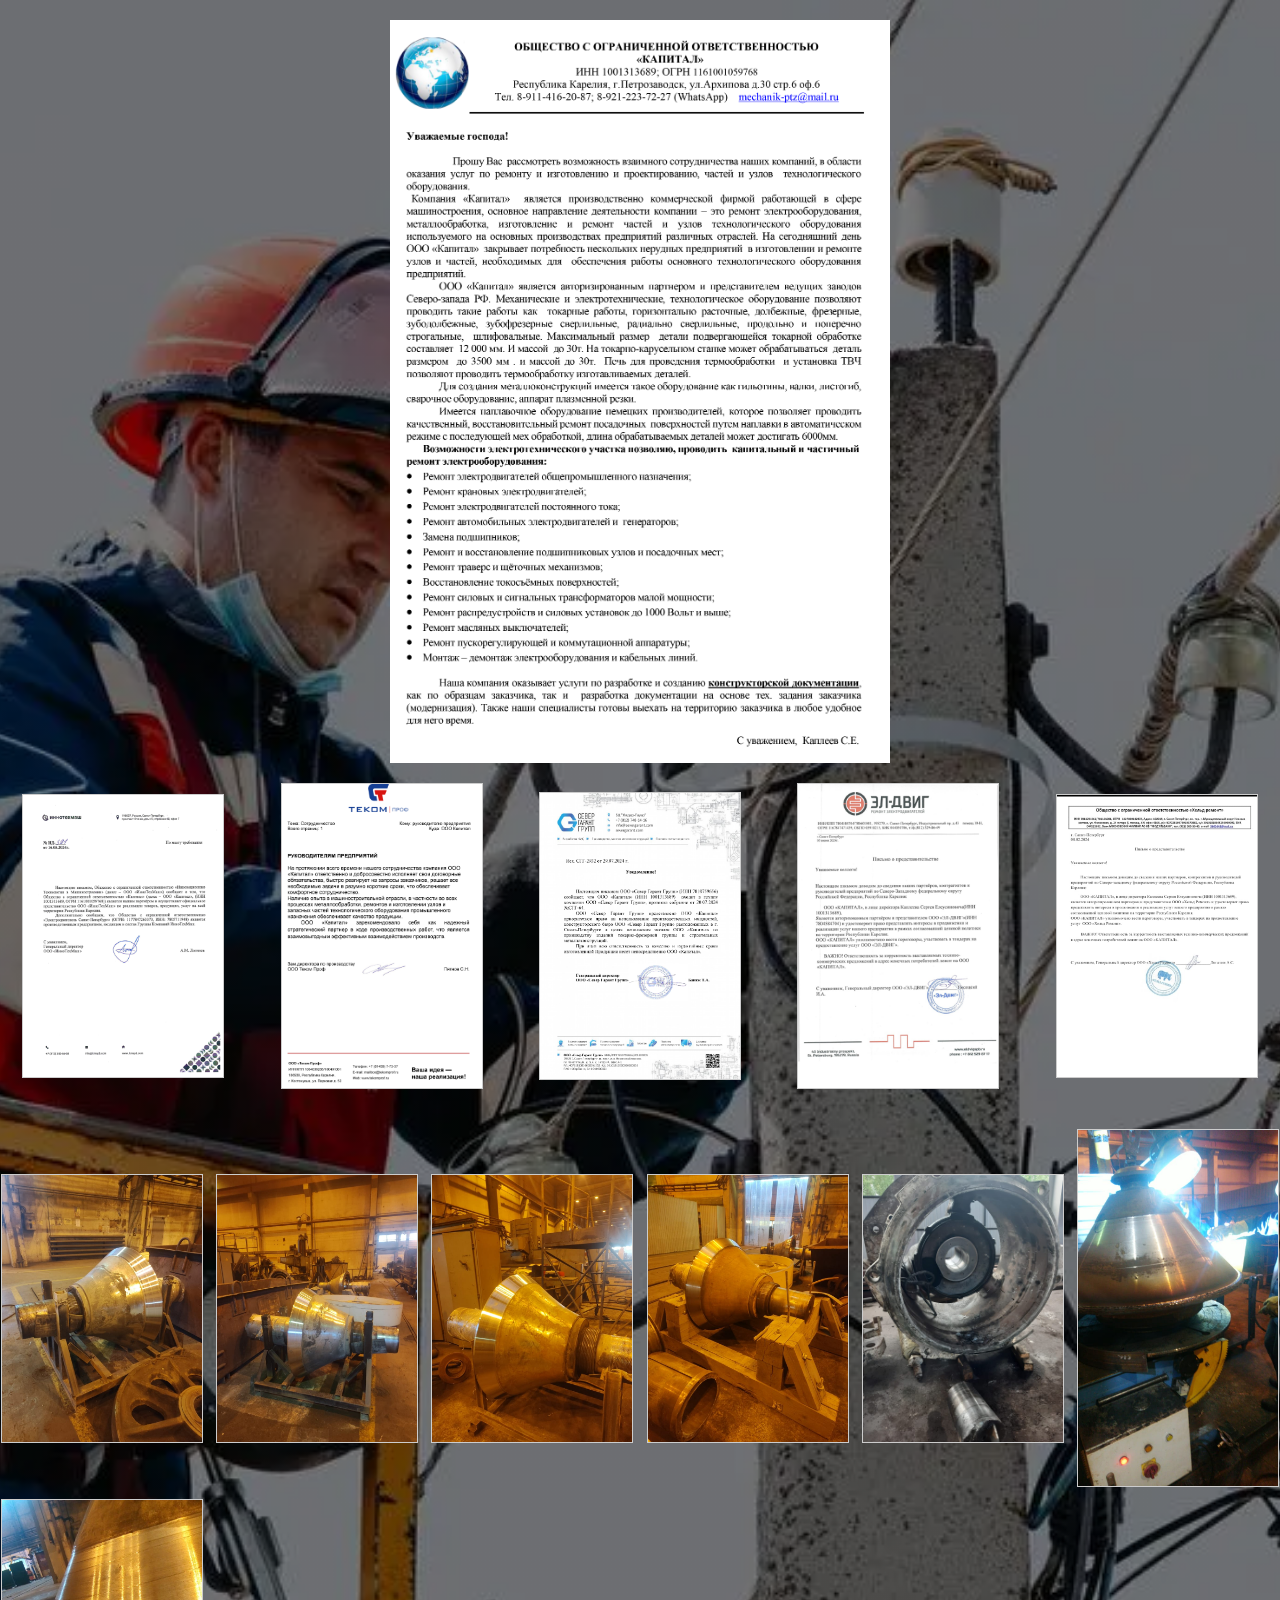
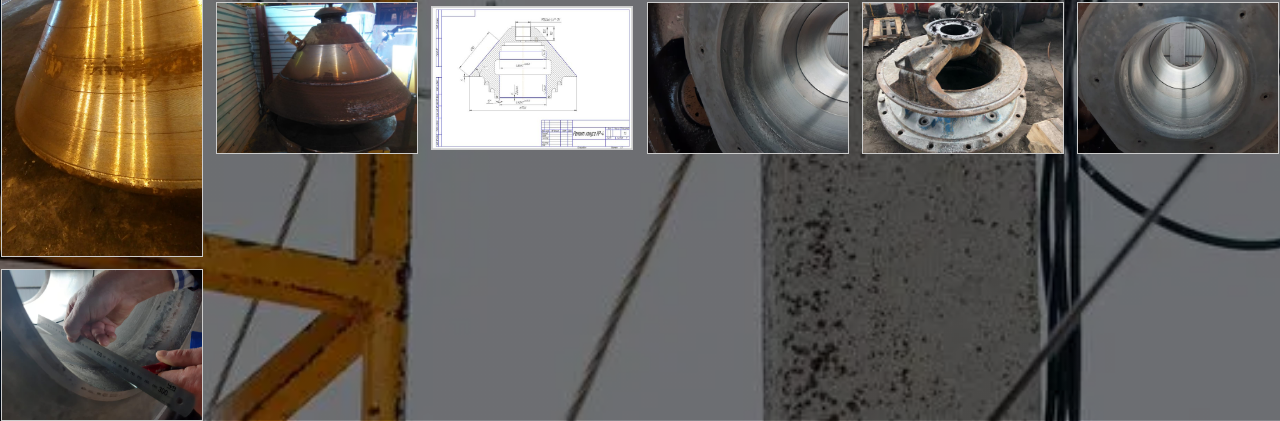
==== capital.html @ 1335a21f "Add Capital page" ====
<!DOCTYPE html>
<html>

<head>
    <style>
        html,
        body {
            width: 100%;
            height: 100%;
            padding: 0;
            margin: 0;
            box-sizing: border-box;
            display: flex;
            flex-direction: column;
        }

        .background {
            background: linear-gradient(rgba(0, 0, 0, 0.5), rgba(0, 0, 0, 0.5)), url(./images/back.webp);
            background-repeat: no-repeat;
            background-position: 50% 50%;
            width: 100%;
            background-size: cover;
            padding: 0;
            margin: 0;
            box-sizing: border-box;
        }

        .capital {
            width: 100%;
        }

        .capital img {
            max-width: 500px;
            margin: 20px auto;
            display: block;
        }

        .certificates {
            display: grid;
            grid-gap: 12px;
            grid-template-columns: 1fr 1fr 1fr 1fr 1fr;
            justify-content: space-around;
            place-items: center;
            margin-top: 20px;
        }

        .certificates img {
            width: 200px;
            border: 1px solid #ccc;
        }

        .photos {
            display: grid;
            grid-gap: 12px;
            justify-content: space-around;
            grid-template-columns: 1fr 1fr 1fr 1fr 1fr 1fr;
            margin-top: 40px;
            place-items: center;
        }

        .photos img {
            width: 200px;
            height: auto;
            border: 1px solid #ccc;
        }

        .capital img:hover,
        .certificates img:hover,
        .photos img:hover {
            cursor: pointer;
        }

        @media only screen and (max-width: 1000px) {
            .certificates {
                grid-template-columns: 1fr 1fr 1fr 1fr;
            }

            .photos {
                grid-template-columns: 1fr 1fr 1fr;
            }
        }

        .popup-overlay {
            position: fixed;
            top: 0;
            left: 0;
            width: 100%;
            height: 100%;
            background: rgba(0, 0, 0, 0.8);
            display: flex;
            justify-content: center;
            align-items: center;
            opacity: 0;
            visibility: hidden;
            transition: opacity 0.3s ease, visibility 0.3s ease;
        }

        .popup-overlay img {
            max-width: 90%;
            max-height: 90vh;
            border-radius: 10px;
            box-shadow: 0px 0px 20px rgba(255, 255, 255, 0.3);
            transform: scale(0.8);
            transition: transform 0.3s ease;
        }

        .popup-overlay.active {
            opacity: 1;
            visibility: visible;
        }

        .popup-overlay.active img {
            transform: scale(1);
        }
    </style>
    <script>
        document.addEventListener("DOMContentLoaded", function () {
            const popup = document.getElementById("popup");
            const popupImg = document.getElementById("popup-img");
            const images = document.querySelectorAll(".photos img");
            const certificates = document.querySelectorAll(".certificates img");
            const capital = document.querySelectorAll(".capital img");

            [...images, ...certificates, ...capital].forEach(img => {
                img.addEventListener("click", function () {
                    popupImg.src = this.src;
                    popup.classList.add("active");
                });
            });

            popup.addEventListener("click", function () {
                popup.classList.remove("active");
            });
        });
    </script>
</head>

<body>
    <div class="background">
        <div class="capital"><img src="./images/capital-1.png" /></div>
        <div class="certificates">
            <img src="./images/inno.png" />
            <img src="./images/tekom.png" />
            <img src="./images/sever.png" />
            <img src="./images/eldvigo.png" />
            <img src="./images/held.jpg" />
        </div>
        <div class="photos">
            <img src="./images/1.jpg" />
            <img src="./images/2.jpg" />
            <img src="./images/4.jpg" />
            <img src="./images/5.jpg" />
            <img src="./images/11.jpg" />
            <img src="./images/6.jpg" />
            <img src="./images/8.jpg" />
            <img src="./images/9.jpg" />
            <img src="./images/3.jpg" />
            <img src="./images/10.jpg" />
            <img src="./images/7.jpg" />
            <img src="./images/12.jpg" />
            <img src="./images/13.jpg" />
        </div>
    </div>
    <div class="popup-overlay" id="popup">
        <img id="popup-img" src="" alt="Popup Image">
    </div>
</body>

</html>
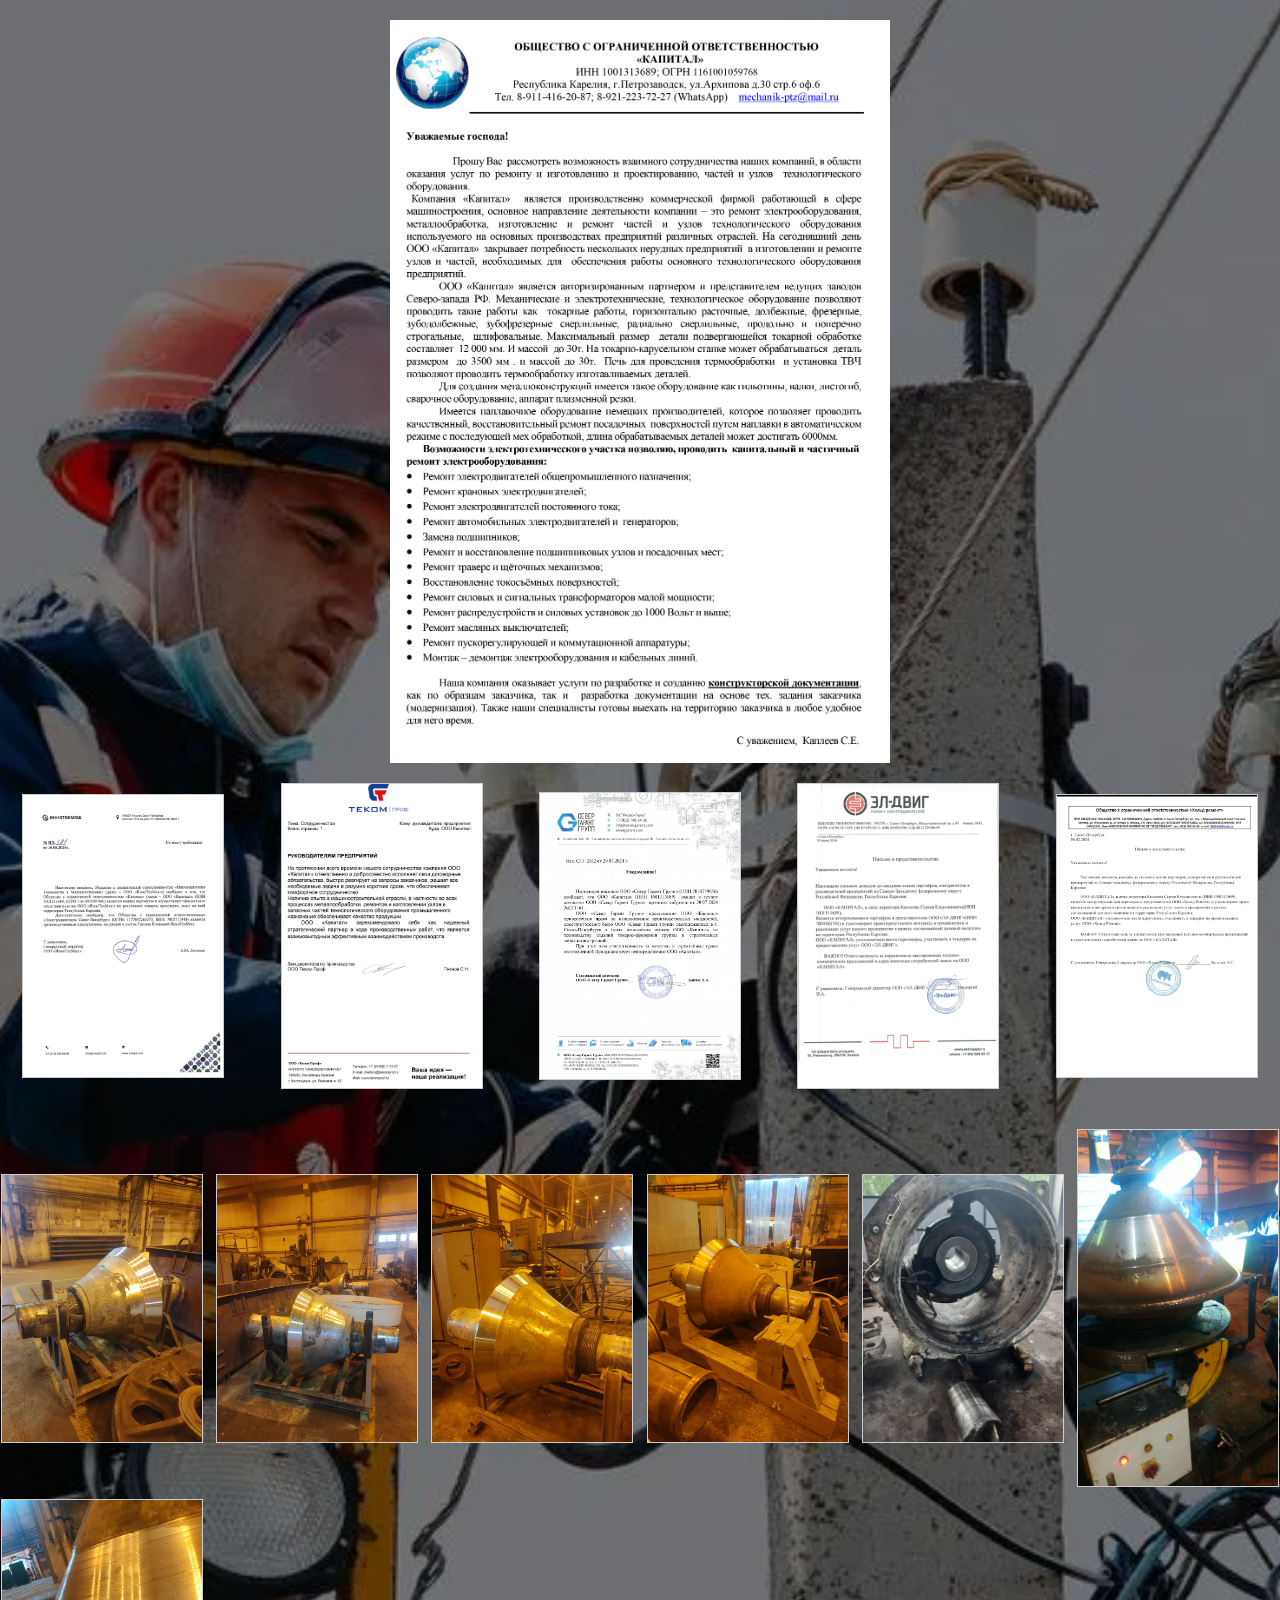
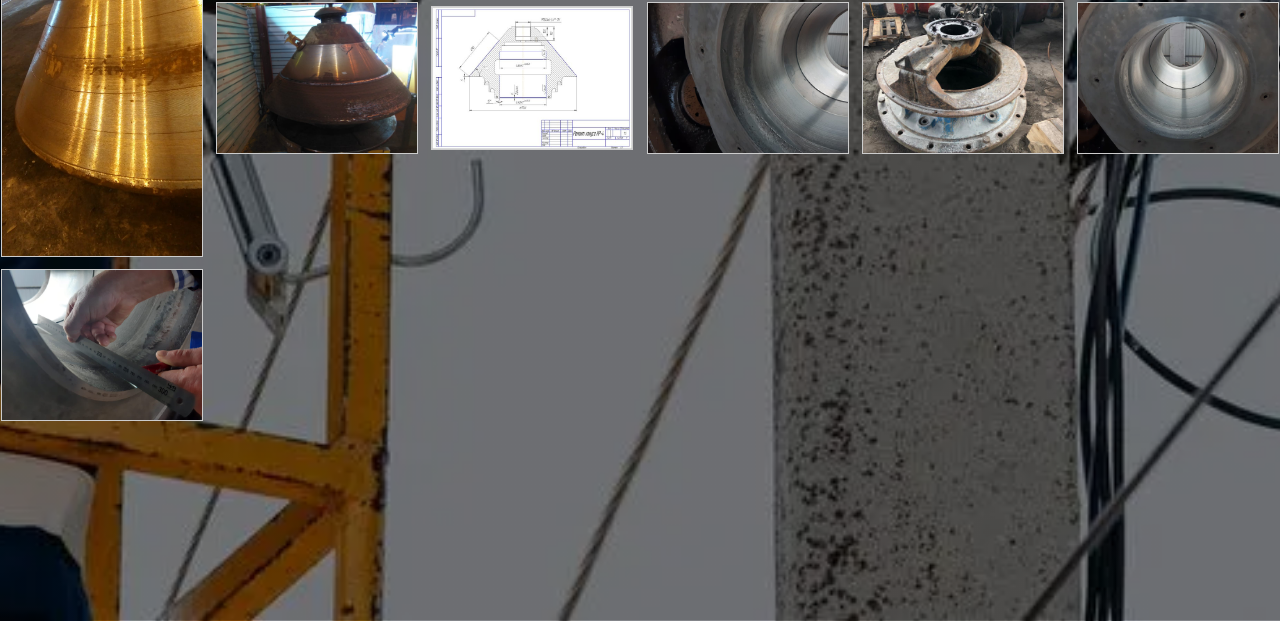
==== commit 5d47bcb5: "Add bottom margin" ====
--- a/capital.html
+++ b/capital.html
@@ -22,7 +22,6 @@
             background-size: cover;
             padding: 0;
             margin: 0;
-            box-sizing: border-box;
         }
 
         .capital {
@@ -56,6 +55,7 @@
             grid-template-columns: 1fr 1fr 1fr 1fr 1fr 1fr;
             margin-top: 40px;
             place-items: center;
+            margin-bottom: 200px;
         }
 
         .photos img {
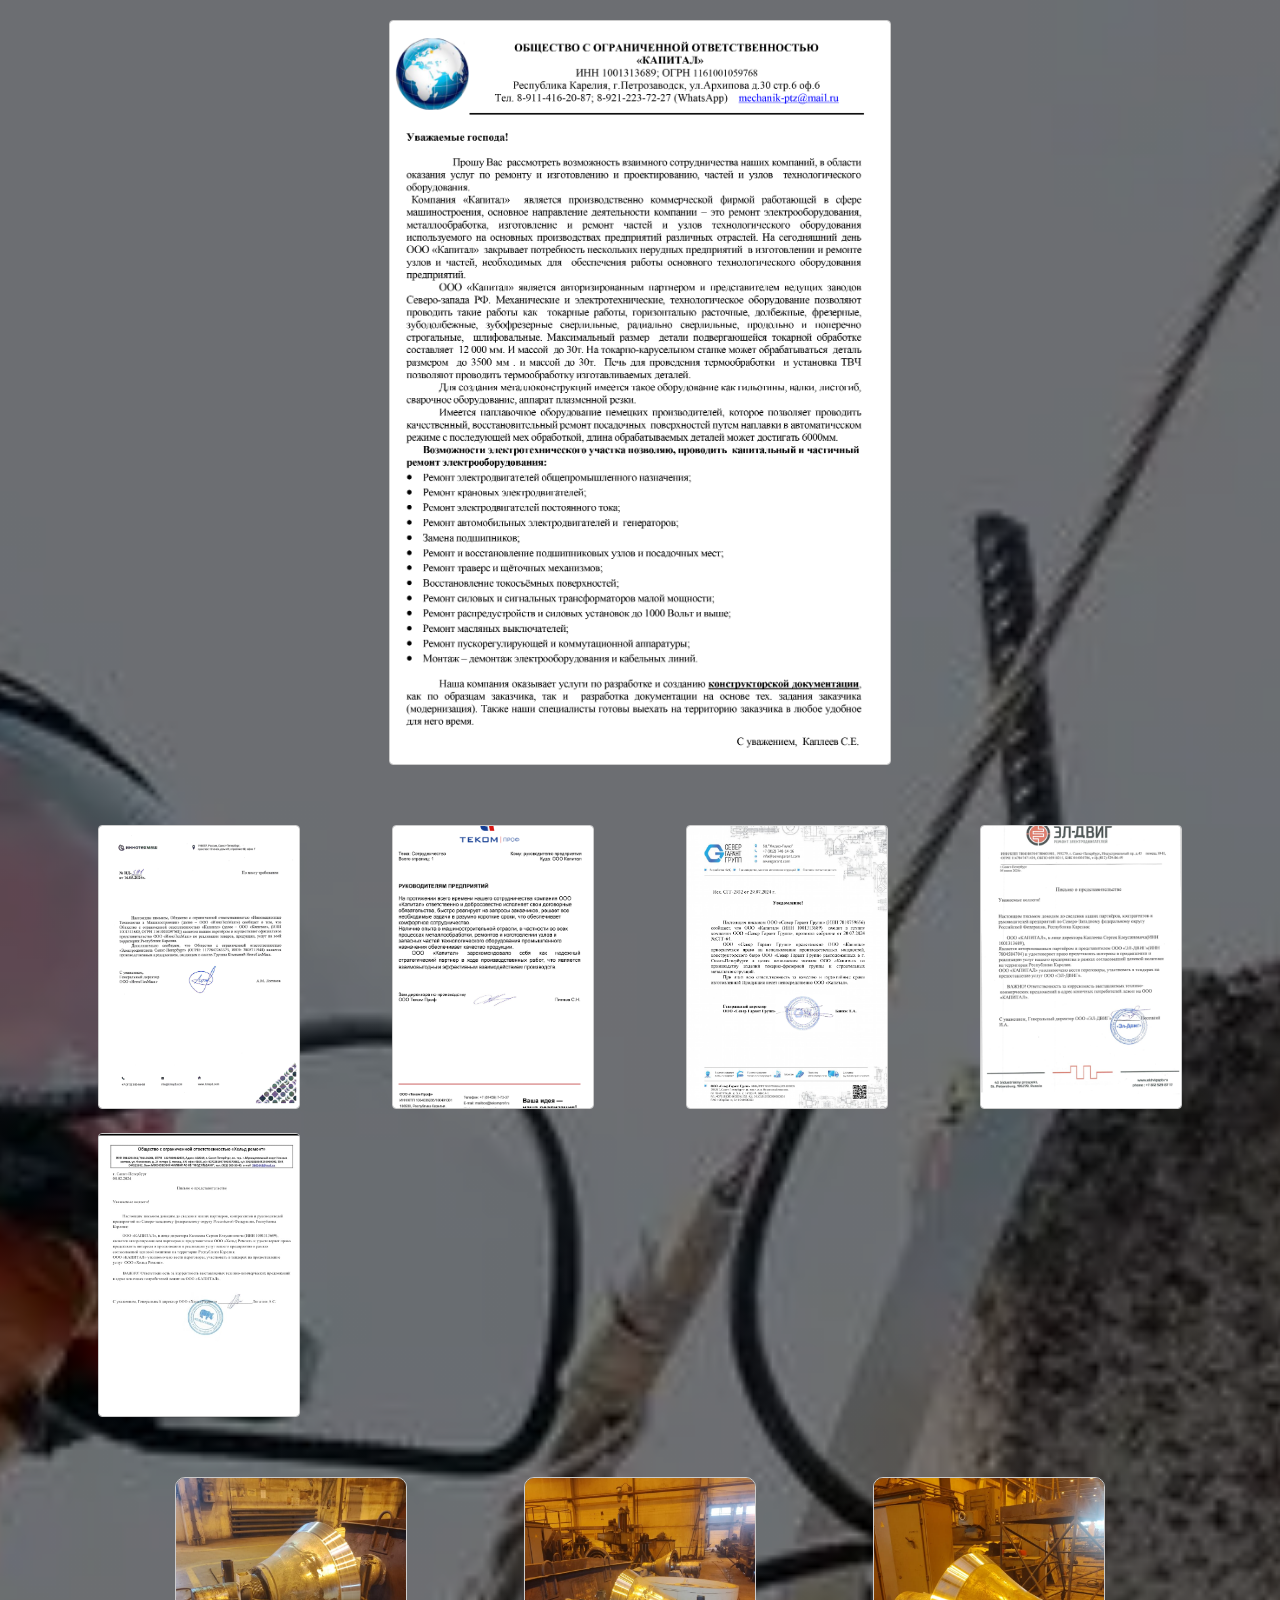
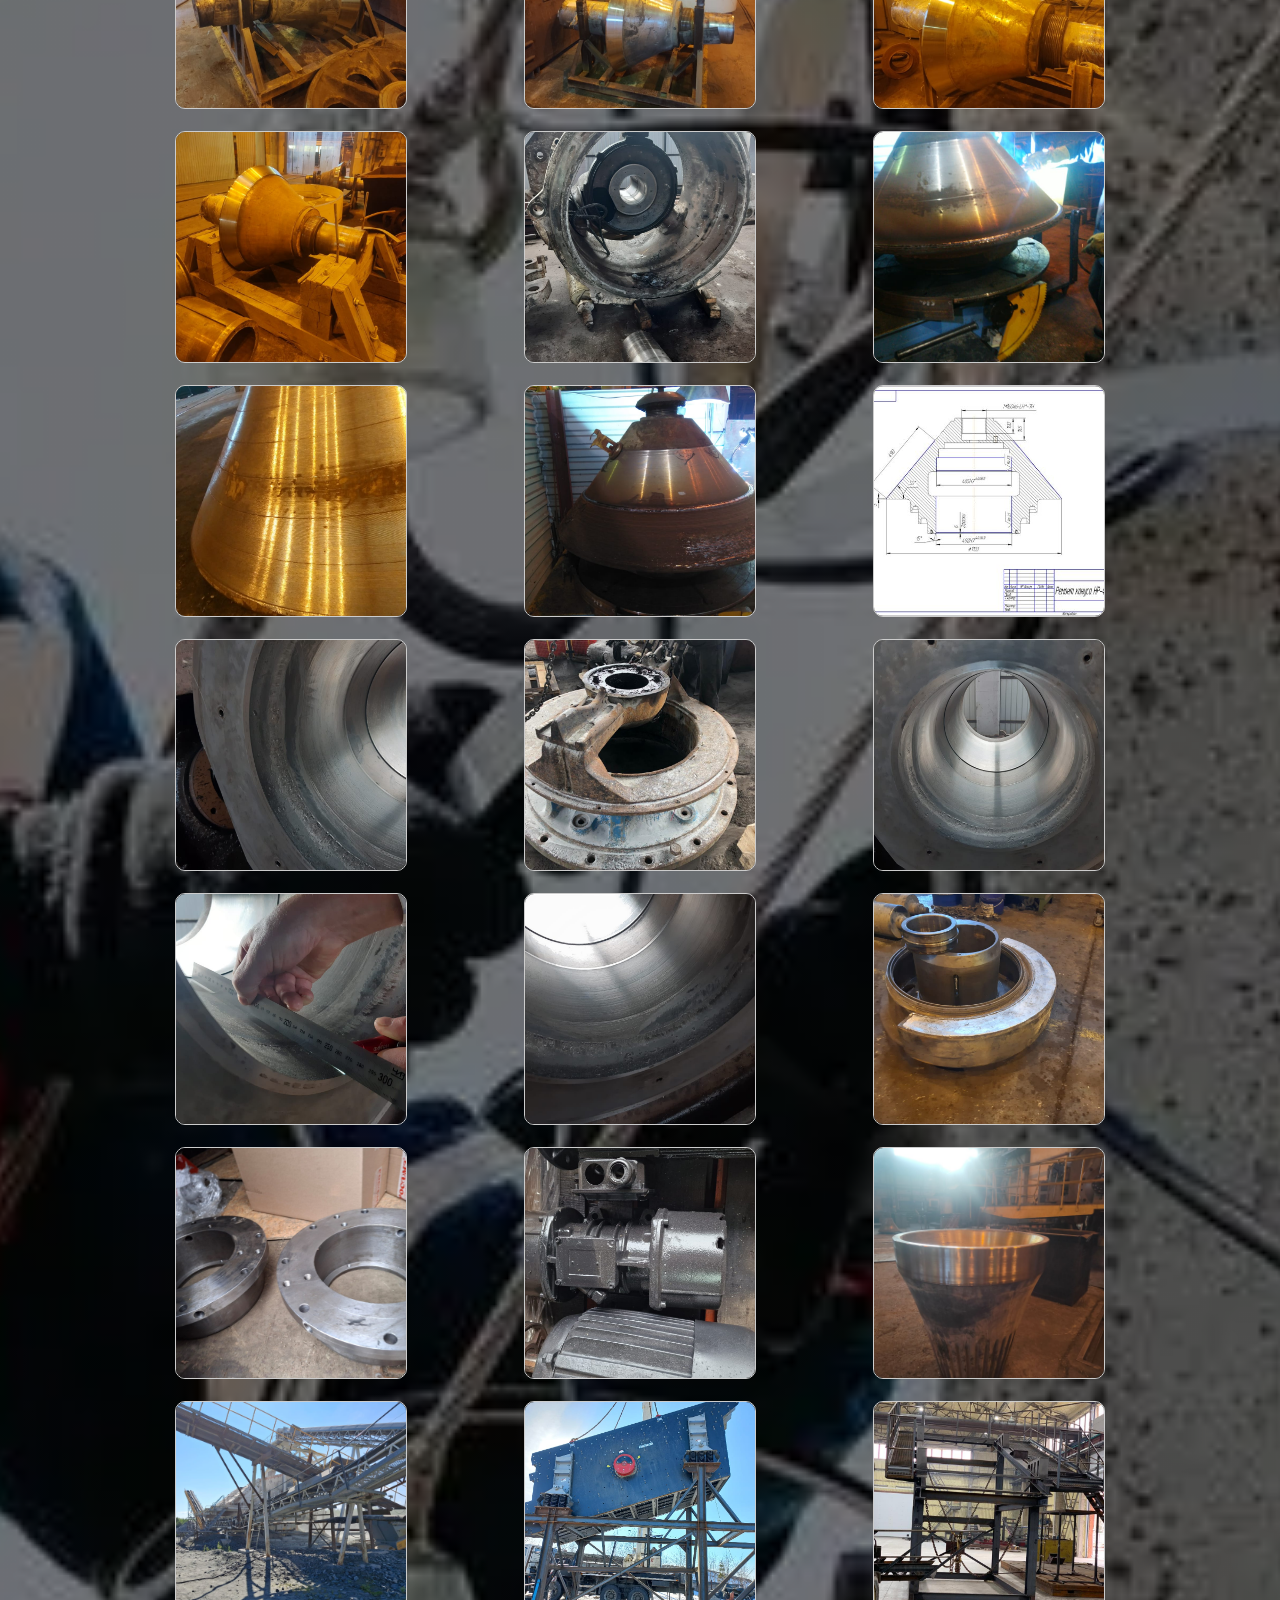
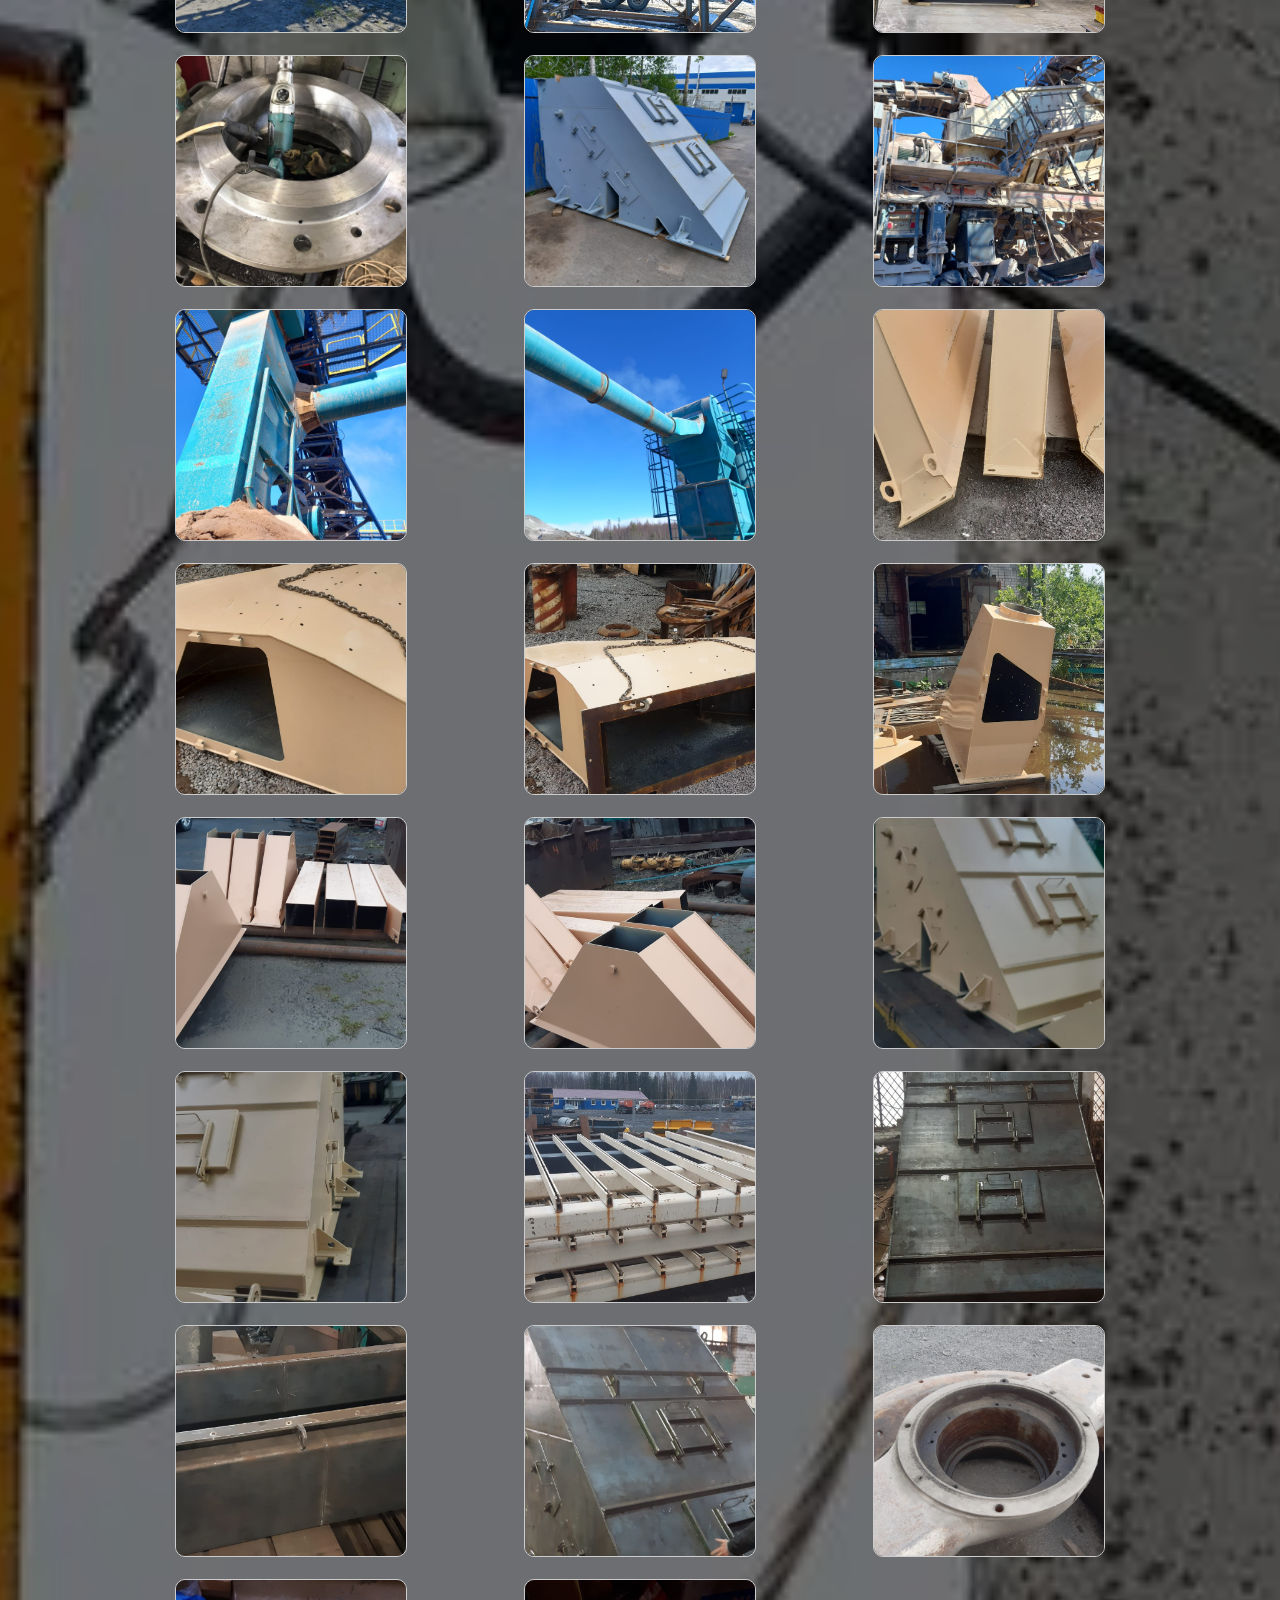
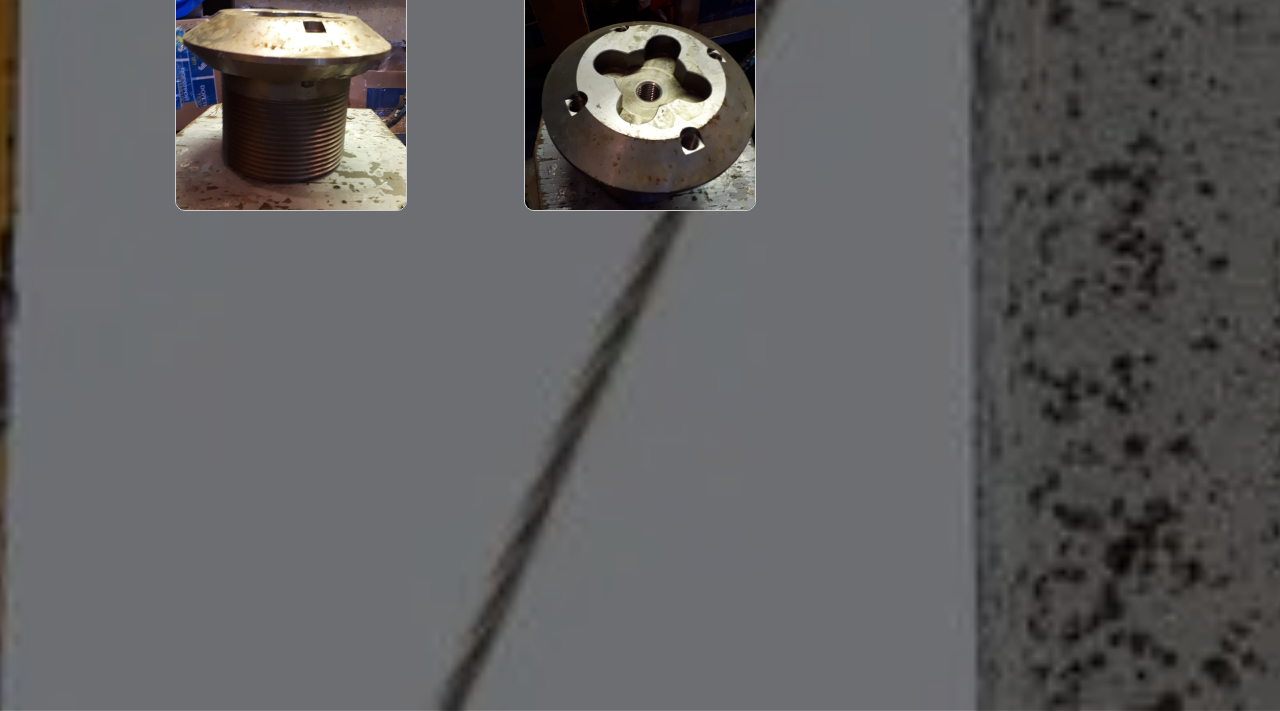
==== commit ca890164: "Fix photos styles" ====
--- a/capital.html
+++ b/capital.html
@@ -26,42 +26,63 @@
 
         .capital {
             width: 100%;
+            margin-bottom: 60px;
         }
 
         .capital img {
             max-width: 500px;
             margin: 20px auto;
             display: block;
+            /* aspect-ratio: 1 / 1.41; */
+            border: 1px solid #ccc;
+            object-fit: cover;
+            border-radius: 4px;
         }
 
         .certificates {
             display: grid;
-            grid-gap: 12px;
-            grid-template-columns: 1fr 1fr 1fr 1fr 1fr;
+            width: 90%;
+            margin: 20px auto 60px auto;
+            grid-gap: 24px;
+            grid-template-columns: repeat(5, 1fr);
             justify-content: space-around;
             place-items: center;
-            margin-top: 20px;
         }
 
         .certificates img {
             width: 200px;
+            aspect-ratio: 1 / 1.41;
             border: 1px solid #ccc;
+            object-fit: cover;
+            border-radius: 4px;
         }
 
         .photos {
+            width: 80%;
+            margin: 0 auto;
             display: grid;
-            grid-gap: 12px;
-            justify-content: space-around;
-            grid-template-columns: 1fr 1fr 1fr 1fr 1fr 1fr;
+            grid-gap: 22px;
+            grid-template-columns: repeat(5, 1fr);
             margin-top: 40px;
             place-items: center;
-            margin-bottom: 200px;
+            margin-bottom: 500px;
         }
 
         .photos img {
-            width: 200px;
+            width: 230px;
+            aspect-ratio: 1 / 1;
+            object-fit: cover;
             height: auto;
             border: 1px solid #ccc;
+            border-radius: 10px;
+        }
+
+        .transformable-on-hover img {
+            transition: transform 0.2s ease-in-out;
+        }
+
+        .transformable-on-hover img:hover {
+            transform: scale(1.02);
         }
 
         .capital img:hover,
@@ -70,13 +91,23 @@
             cursor: pointer;
         }
 
+        @media only screen and (max-width: 1500px) {
+            .certificates {
+                grid-template-columns: repeat(4, 1fr);
+            }
+
+            .photos {
+                grid-template-columns: repeat(3, 1fr);
+            }
+        }
+
         @media only screen and (max-width: 1000px) {
             .certificates {
-                grid-template-columns: 1fr 1fr 1fr 1fr;
+                grid-template-columns: repeat(3, 1fr);
             }
 
             .photos {
-                grid-template-columns: 1fr 1fr 1fr;
+                grid-template-columns: repeat(3, 1fr);
             }
         }
 
@@ -96,8 +127,8 @@
         }
 
         .popup-overlay img {
-            max-width: 90%;
-            max-height: 90vh;
+            max-width: 98vw;
+            max-height: 98vh;
             border-radius: 10px;
             box-shadow: 0px 0px 20px rgba(255, 255, 255, 0.3);
             transform: scale(0.8);
@@ -137,15 +168,15 @@
 
 <body>
     <div class="background">
-        <div class="capital"><img src="./images/capital-1.png" /></div>
-        <div class="certificates">
+        <div class="capital transformable-on-hover"><img src="./images/capital-1.png" /></div>
+        <div class="certificates transformable-on-hover">
             <img src="./images/inno.png" />
             <img src="./images/tekom.png" />
             <img src="./images/sever.png" />
             <img src="./images/eldvigo.png" />
             <img src="./images/held.jpg" />
         </div>
-        <div class="photos">
+        <div class="photos transformable-on-hover">
             <img src="./images/1.jpg" />
             <img src="./images/2.jpg" />
             <img src="./images/4.jpg" />
@@ -159,6 +190,34 @@
             <img src="./images/7.jpg" />
             <img src="./images/12.jpg" />
             <img src="./images/13.jpg" />
+            <img src="./images/14.jpg" />
+            <img src="./images/15.jpg" />
+            <img src="./images/16.jpg" />
+            <img src="./images/17.jpg" />
+            <img src="./images/18.jpg" />
+            <img src="./images/19.jpg" />
+            <img src="./images/20.jpg" />
+            <img src="./images/21.jpg" />
+            <img src="./images/22.jpg" />
+            <img src="./images/23.jpg" />
+            <img src="./images/24.jpg" />
+            <img src="./images/25.jpg" />
+            <img src="./images/26.jpg" />
+            <img src="./images/27.jpg" />
+            <img src="./images/28.jpg" />
+            <img src="./images/29.jpg" />
+            <img src="./images/30.jpg" />
+            <img src="./images/31.jpg" />
+            <img src="./images/32.jpg" />
+            <img src="./images/33.jpg" />
+            <img src="./images/34.jpg" />
+            <img src="./images/35.jpg" />
+            <img src="./images/36.jpg" />
+            <img src="./images/37.jpg" />
+            <img src="./images/38.jpg" />
+            <img src="./images/39.jpg" />
+            <img src="./images/40.jpg" />
+            <img src="./images/41.jpg" />
         </div>
     </div>
     <div class="popup-overlay" id="popup">
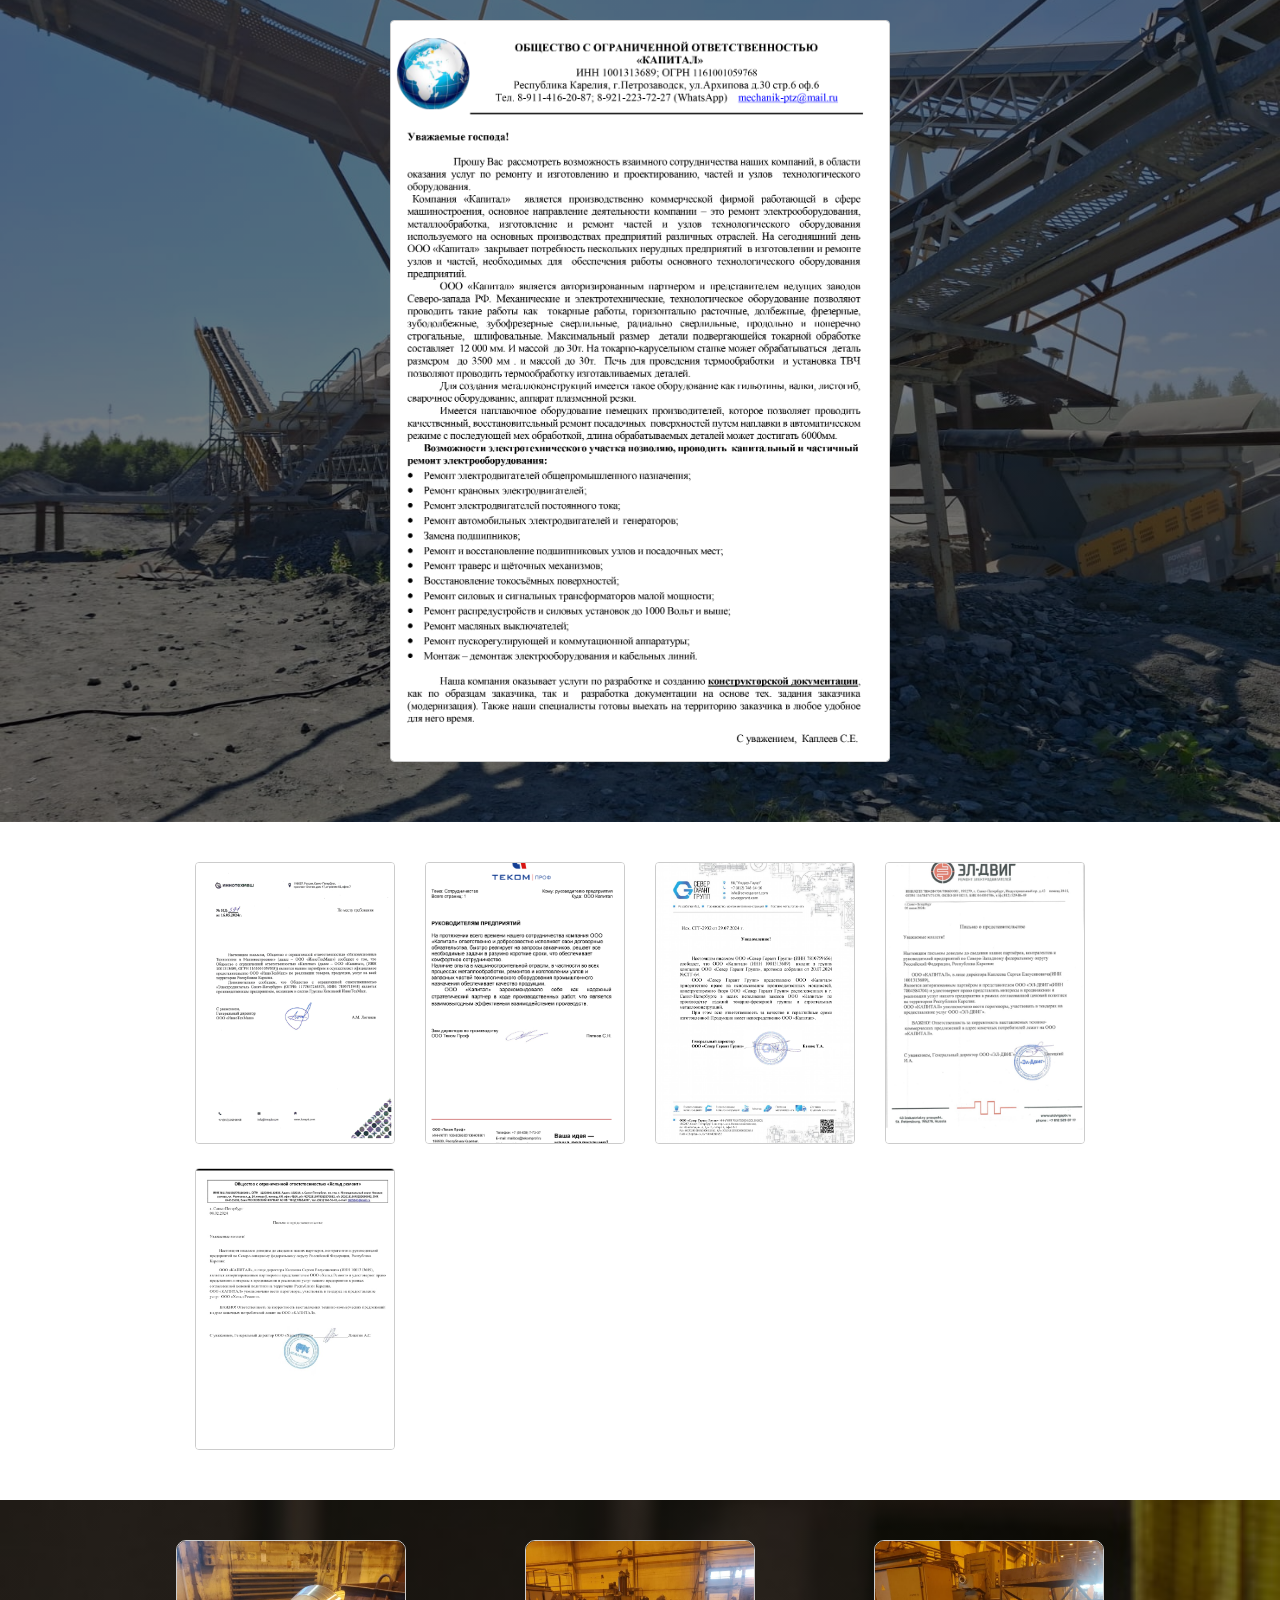
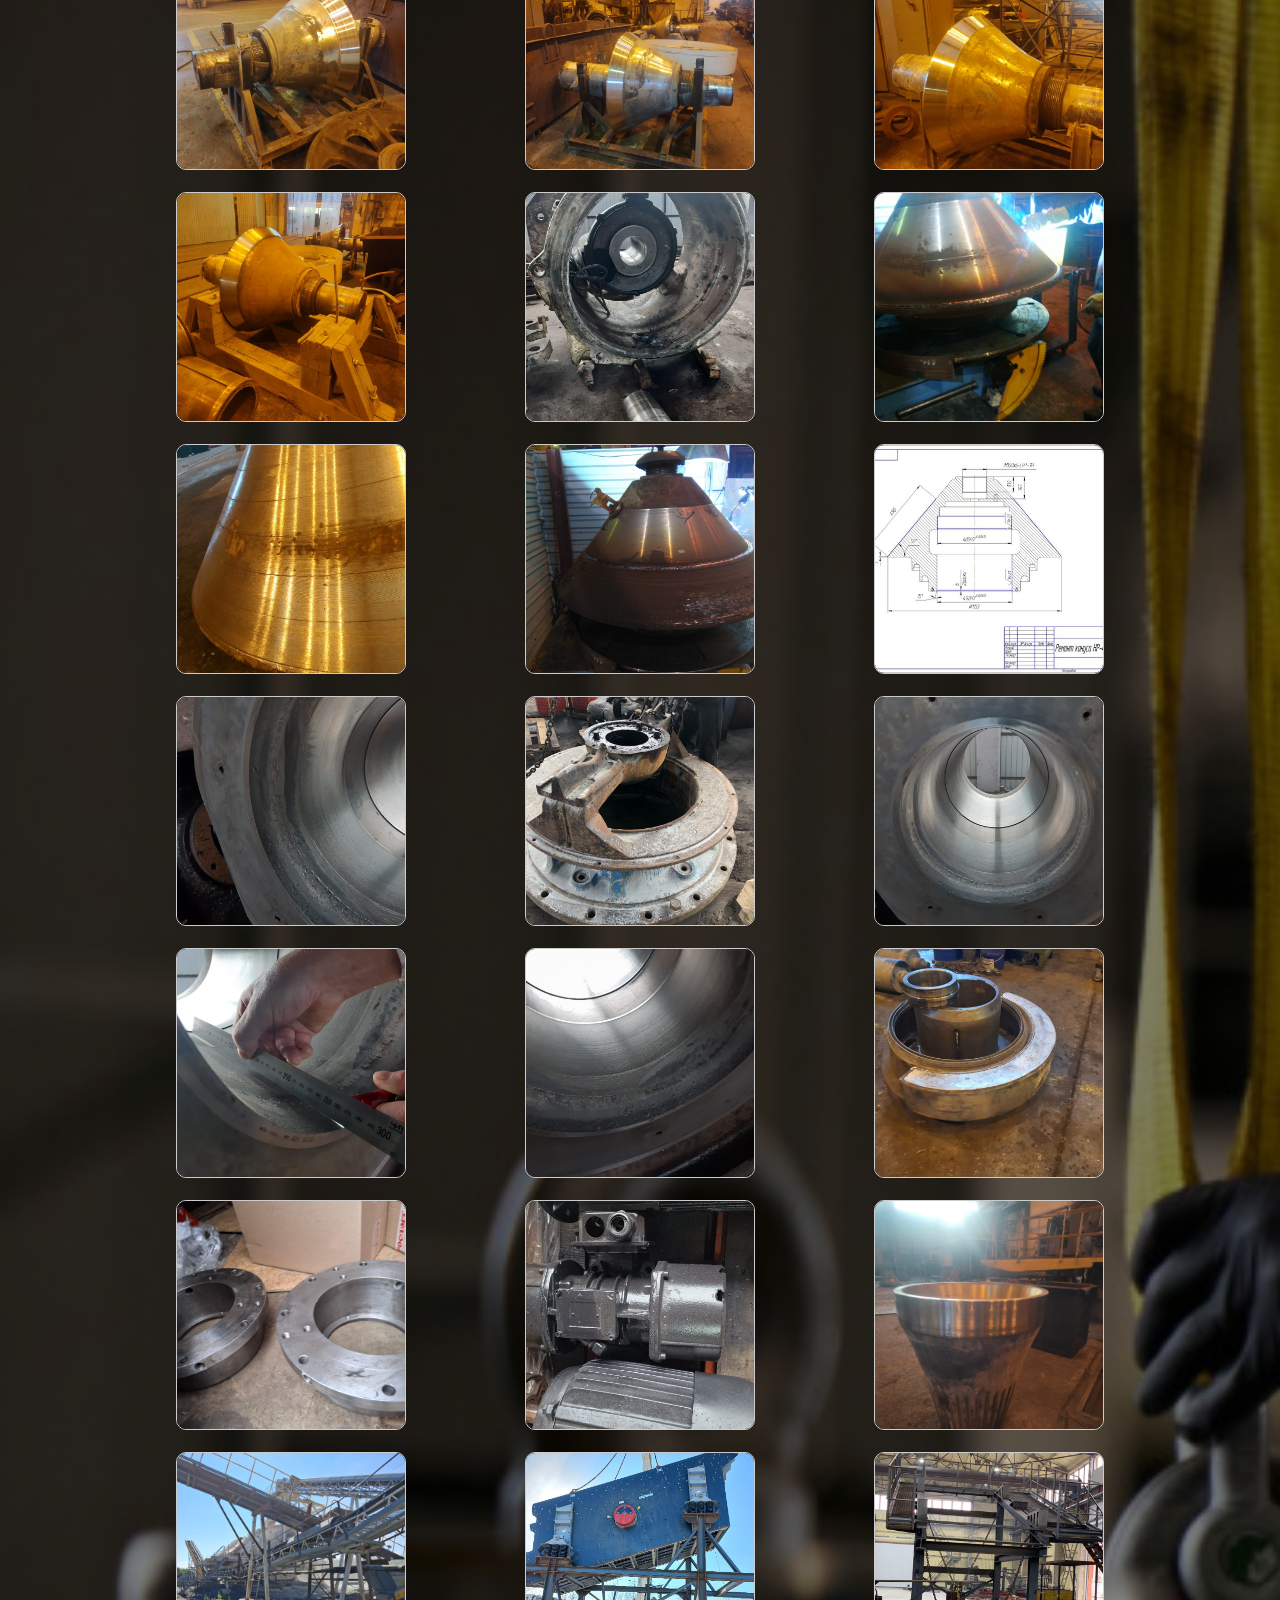
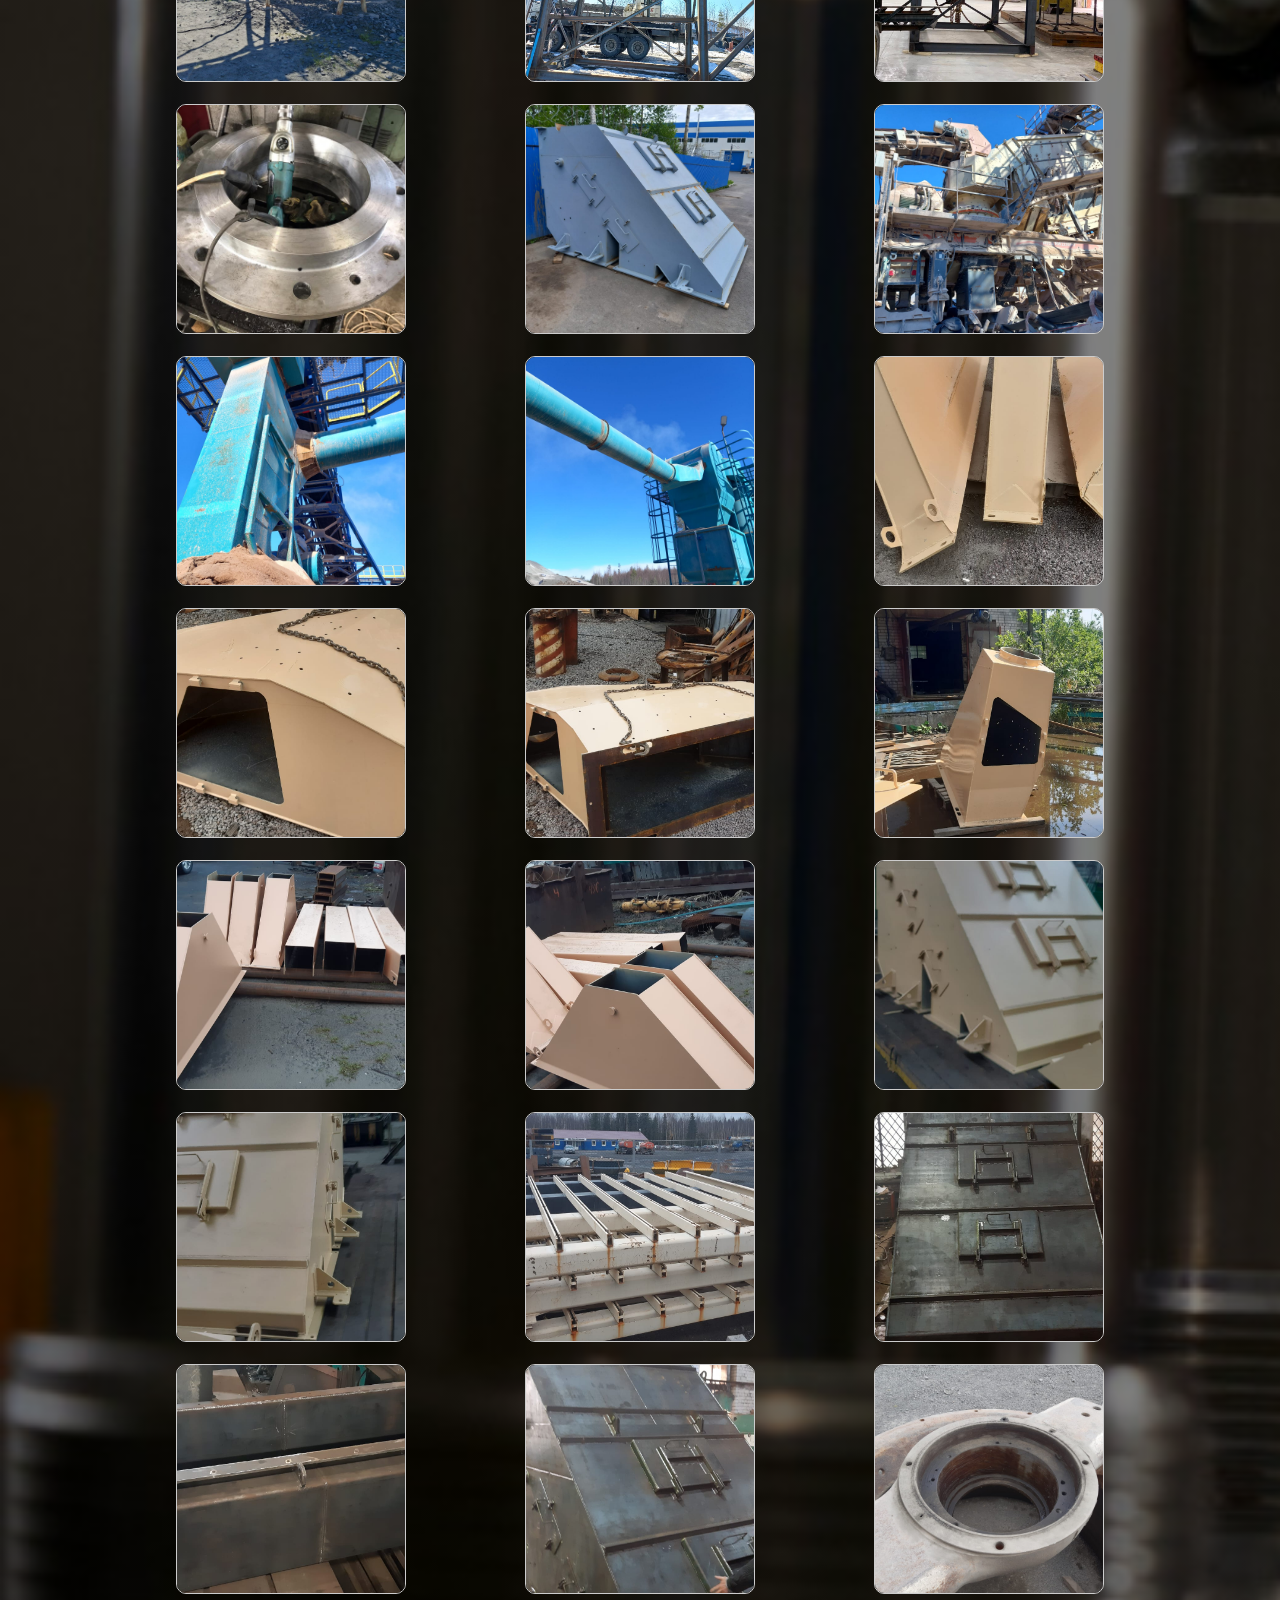
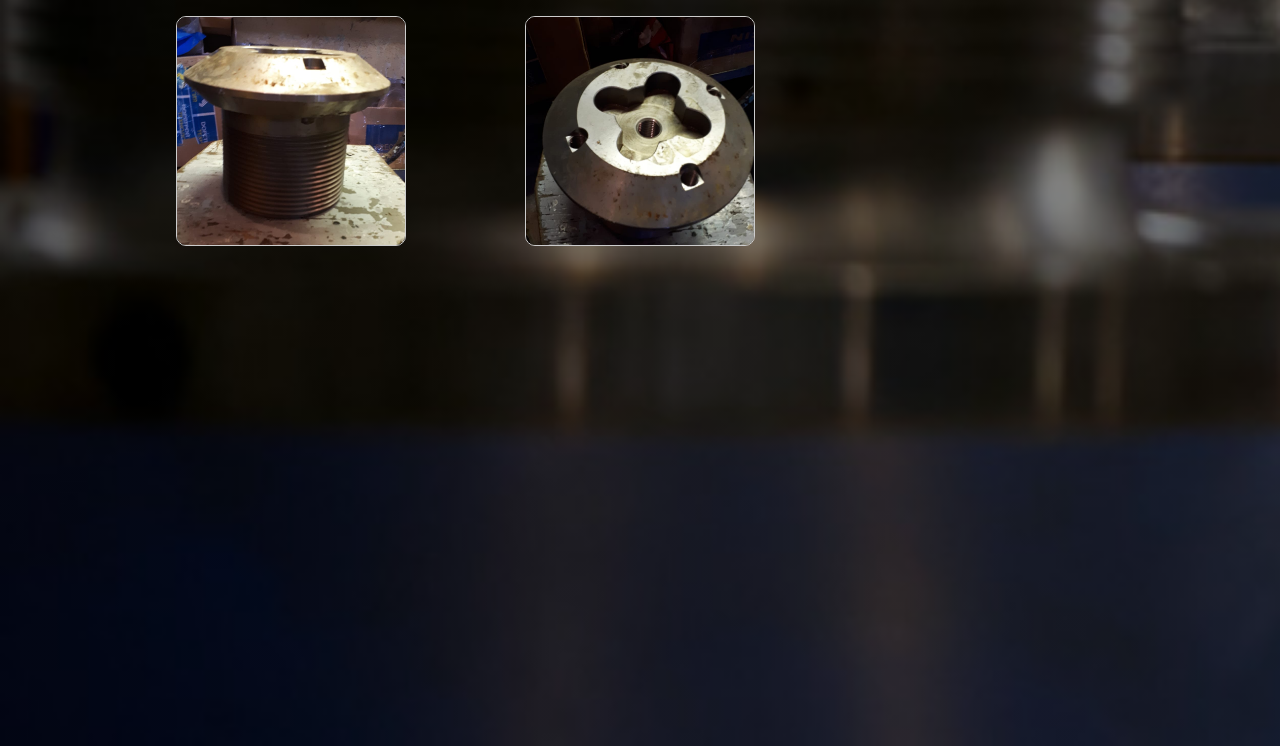
==== commit f9ca5a08: "Add backgrounds" ====
--- a/capital.html
+++ b/capital.html
@@ -3,6 +3,13 @@
 
 <head>
     <style>
+        * {
+            scrollbar-width: thin;
+            box-sizing: border-box;
+            -webkit-font-smoothing: antialiased;
+            -moz-osx-font-smoothing: auto;
+        }
+
         html,
         body {
             width: 100%;
@@ -15,13 +22,27 @@
         }
 
         .background {
-            background: linear-gradient(rgba(0, 0, 0, 0.5), rgba(0, 0, 0, 0.5)), url(./images/back.webp);
-            background-repeat: no-repeat;
-            background-position: 50% 50%;
-            width: 100%;
-            background-size: cover;
+            width: 100%;
             padding: 0;
             margin: 0;
+        }
+
+        .background1 {
+            background: linear-gradient(rgba(0, 0, 0, 0.5), rgba(0, 0, 0, 0.5)), url(./images/back10.jpg);
+            background-repeat: no-repeat;
+            background-position: 0 30%;
+            background-size: cover;
+        }
+
+        .background2 {
+            background-image: none;
+        }
+
+        .background3 {
+            background: linear-gradient(rgba(0, 0, 0, 0.5), rgba(0, 0, 0, 0.5)), url(./images/back5.jpg);
+            background-repeat: no-repeat;
+            background-position: 0 50%;
+            background-size: cover;
         }
 
         .capital {
@@ -41,8 +62,8 @@
 
         .certificates {
             display: grid;
-            width: 90%;
-            margin: 20px auto 60px auto;
+            width: 70%;
+            margin: 40px auto 50px auto;
             grid-gap: 24px;
             grid-template-columns: repeat(5, 1fr);
             justify-content: space-around;
@@ -123,6 +144,7 @@
             align-items: center;
             opacity: 0;
             visibility: hidden;
+            pointer-events: none;
             transition: opacity 0.3s ease, visibility 0.3s ease;
         }
 
@@ -138,10 +160,28 @@
         .popup-overlay.active {
             opacity: 1;
             visibility: visible;
+            pointer-events: all;
         }
 
         .popup-overlay.active img {
             transform: scale(1);
+        }
+
+        .popup img {
+            max-width: 96%;
+            max-height: 96%;
+            transition: transform 0.4s ease-in-out, opacity 0.3s;
+            border-radius: 10px;
+        }
+
+        .popup img.next {
+            transform: translateX(100%);
+            opacity: 0;
+        }
+
+        .popup img.prev {
+            transform: translateX(-100%);
+            opacity: 0;
         }
     </style>
     <script>
@@ -152,76 +192,106 @@
             const certificates = document.querySelectorAll(".certificates img");
             const capital = document.querySelectorAll(".capital img");
 
-            [...images, ...certificates, ...capital].forEach(img => {
+            capital.forEach((img, index) => {
                 img.addEventListener("click", function () {
                     popupImg.src = this.src;
                     popup.classList.add("active");
                 });
             });
 
-            popup.addEventListener("click", function () {
+            certificates.forEach((img, index) => {
+                img.addEventListener("click", function () {
+                    popupImg.src = this.src;
+                    popup.classList.add("active");
+                });
+            });
+
+            images.forEach((img, index) => {
+                img.addEventListener("click", function () {
+                    popupImg.src = this.src;
+                    popup.classList.add("active");
+                });
+            });
+
+            function closePopup() {
                 popup.classList.remove("active");
-            });
+            }
+
+            popup.addEventListener("click", closePopup);
+
+            function handleSwipe() {
+                let diff = startX - endX;
+
+                if (diff > 50) {
+                    showNextImage();
+                } else if (diff < -50) {
+                    showPrevImage();
+                }
+            }
         });
     </script>
 </head>
 
 <body>
-    <div class="background">
-        <div class="capital transformable-on-hover"><img src="./images/capital-1.png" /></div>
+    <div class="background background1">
+        <div class="capital transformable-on-hover"><img src="./images/capital-1.png" data-index="0" /></div>
+    </div>
+    <div class="background background2">
         <div class="certificates transformable-on-hover">
-            <img src="./images/inno.png" />
-            <img src="./images/tekom.png" />
-            <img src="./images/sever.png" />
-            <img src="./images/eldvigo.png" />
-            <img src="./images/held.jpg" />
+            <img src="./images/inno.png" data-index="1" />
+            <img src="./images/tekom.png" data-index="2" />
+            <img src="./images/sever.png" data-index="3" />
+            <img src="./images/eldvigo.png" data-index="4" />
+            <img src="./images/held.jpg" data-index="5" />
         </div>
+    </div>
+    <div class="background background3">
         <div class="photos transformable-on-hover">
-            <img src="./images/1.jpg" />
-            <img src="./images/2.jpg" />
-            <img src="./images/4.jpg" />
-            <img src="./images/5.jpg" />
-            <img src="./images/11.jpg" />
-            <img src="./images/6.jpg" />
-            <img src="./images/8.jpg" />
-            <img src="./images/9.jpg" />
-            <img src="./images/3.jpg" />
-            <img src="./images/10.jpg" />
-            <img src="./images/7.jpg" />
-            <img src="./images/12.jpg" />
-            <img src="./images/13.jpg" />
-            <img src="./images/14.jpg" />
-            <img src="./images/15.jpg" />
-            <img src="./images/16.jpg" />
-            <img src="./images/17.jpg" />
-            <img src="./images/18.jpg" />
-            <img src="./images/19.jpg" />
-            <img src="./images/20.jpg" />
-            <img src="./images/21.jpg" />
-            <img src="./images/22.jpg" />
-            <img src="./images/23.jpg" />
-            <img src="./images/24.jpg" />
-            <img src="./images/25.jpg" />
-            <img src="./images/26.jpg" />
-            <img src="./images/27.jpg" />
-            <img src="./images/28.jpg" />
-            <img src="./images/29.jpg" />
-            <img src="./images/30.jpg" />
-            <img src="./images/31.jpg" />
-            <img src="./images/32.jpg" />
-            <img src="./images/33.jpg" />
-            <img src="./images/34.jpg" />
-            <img src="./images/35.jpg" />
-            <img src="./images/36.jpg" />
-            <img src="./images/37.jpg" />
-            <img src="./images/38.jpg" />
-            <img src="./images/39.jpg" />
-            <img src="./images/40.jpg" />
-            <img src="./images/41.jpg" />
+            <img src="./images/1.jpg" data-index="6" />
+            <img src="./images/2.jpg" data-index="7" />
+            <img src="./images/4.jpg" data-index="8" />
+            <img src="./images/5.jpg" data-index="9" />
+            <img src="./images/11.jpg" data-index="10" />
+            <img src="./images/6.jpg" data-index="11" />
+            <img src="./images/8.jpg" data-index="12" />
+            <img src="./images/9.jpg" data-index="13" />
+            <img src="./images/3.jpg" data-index="14" />
+            <img src="./images/10.jpg" data-index="15" />
+            <img src="./images/7.jpg" data-index="16" />
+            <img src="./images/12.jpg" data-index="17" />
+            <img src="./images/13.jpg" data-index="18" />
+            <img src="./images/14.jpg" data-index="19" />
+            <img src="./images/15.jpg" data-index="20" />
+            <img src="./images/16.jpg" data-index="21" />
+            <img src="./images/17.jpg" data-index="22" />
+            <img src="./images/18.jpg" data-index="23" />
+            <img src="./images/19.jpg" data-index="24" />
+            <img src="./images/20.jpg" data-index="25" />
+            <img src="./images/21.jpg" data-index="26" />
+            <img src="./images/22.jpg" data-index="27" />
+            <img src="./images/23.jpg" data-index="28" />
+            <img src="./images/24.jpg" data-index="29" />
+            <img src="./images/25.jpg" data-index="30" />
+            <img src="./images/26.jpg" data-index="31" />
+            <img src="./images/27.jpg" data-index="32" />
+            <img src="./images/28.jpg" data-index="33" />
+            <img src="./images/29.jpg" data-index="34" />
+            <img src="./images/30.jpg" data-index="35" />
+            <img src="./images/31.jpg" data-index="36" />
+            <img src="./images/32.jpg" data-index="37" />
+            <img src="./images/33.jpg" data-index="38" />
+            <img src="./images/34.jpg" data-index="39" />
+            <img src="./images/35.jpg" data-index="40" />
+            <img src="./images/36.jpg" data-index="41" />
+            <img src="./images/37.jpg" data-index="42" />
+            <img src="./images/38.jpg" data-index="43" />
+            <img src="./images/39.jpg" data-index="44" />
+            <img src="./images/40.jpg" data-index="45" />
+            <img src="./images/41.jpg" data-index="46" />
         </div>
     </div>
     <div class="popup-overlay" id="popup">
-        <img id="popup-img" src="" alt="Popup Image">
+        <img id="popup-img" src="" />
     </div>
 </body>
 
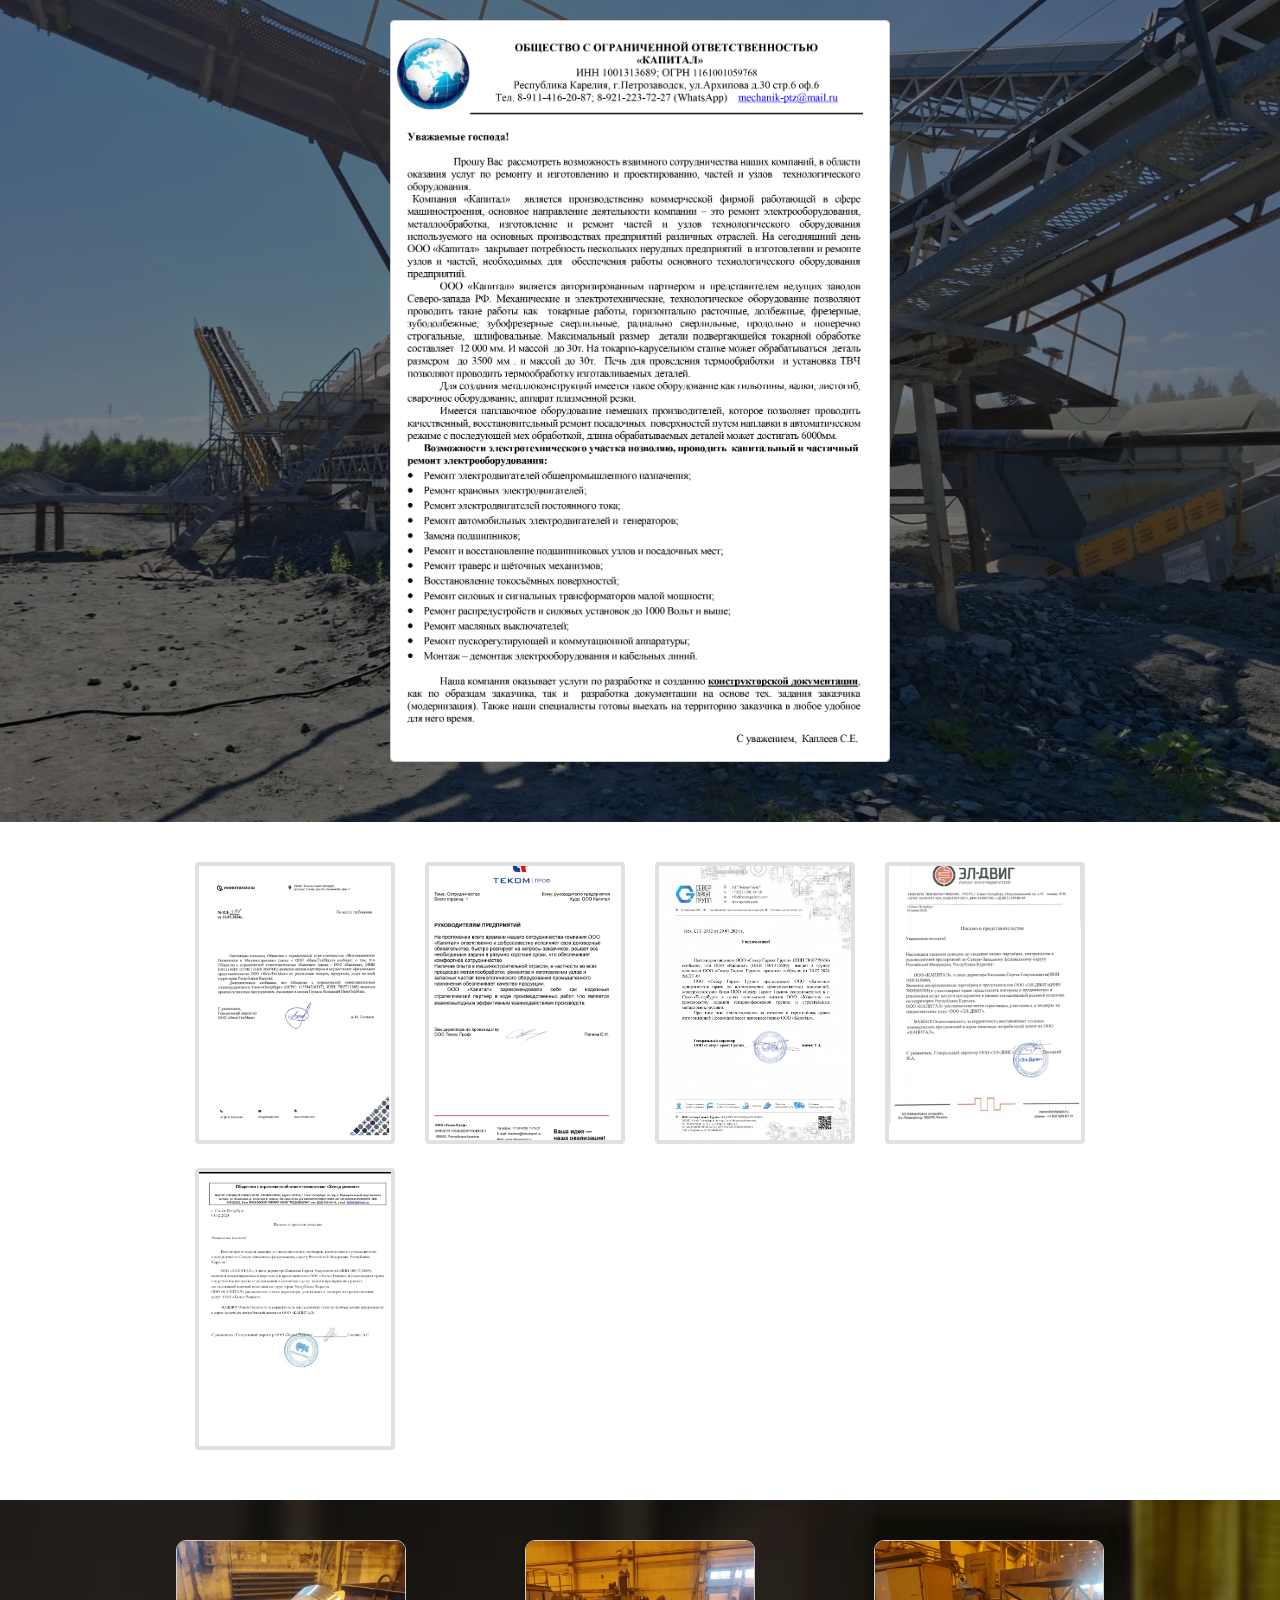
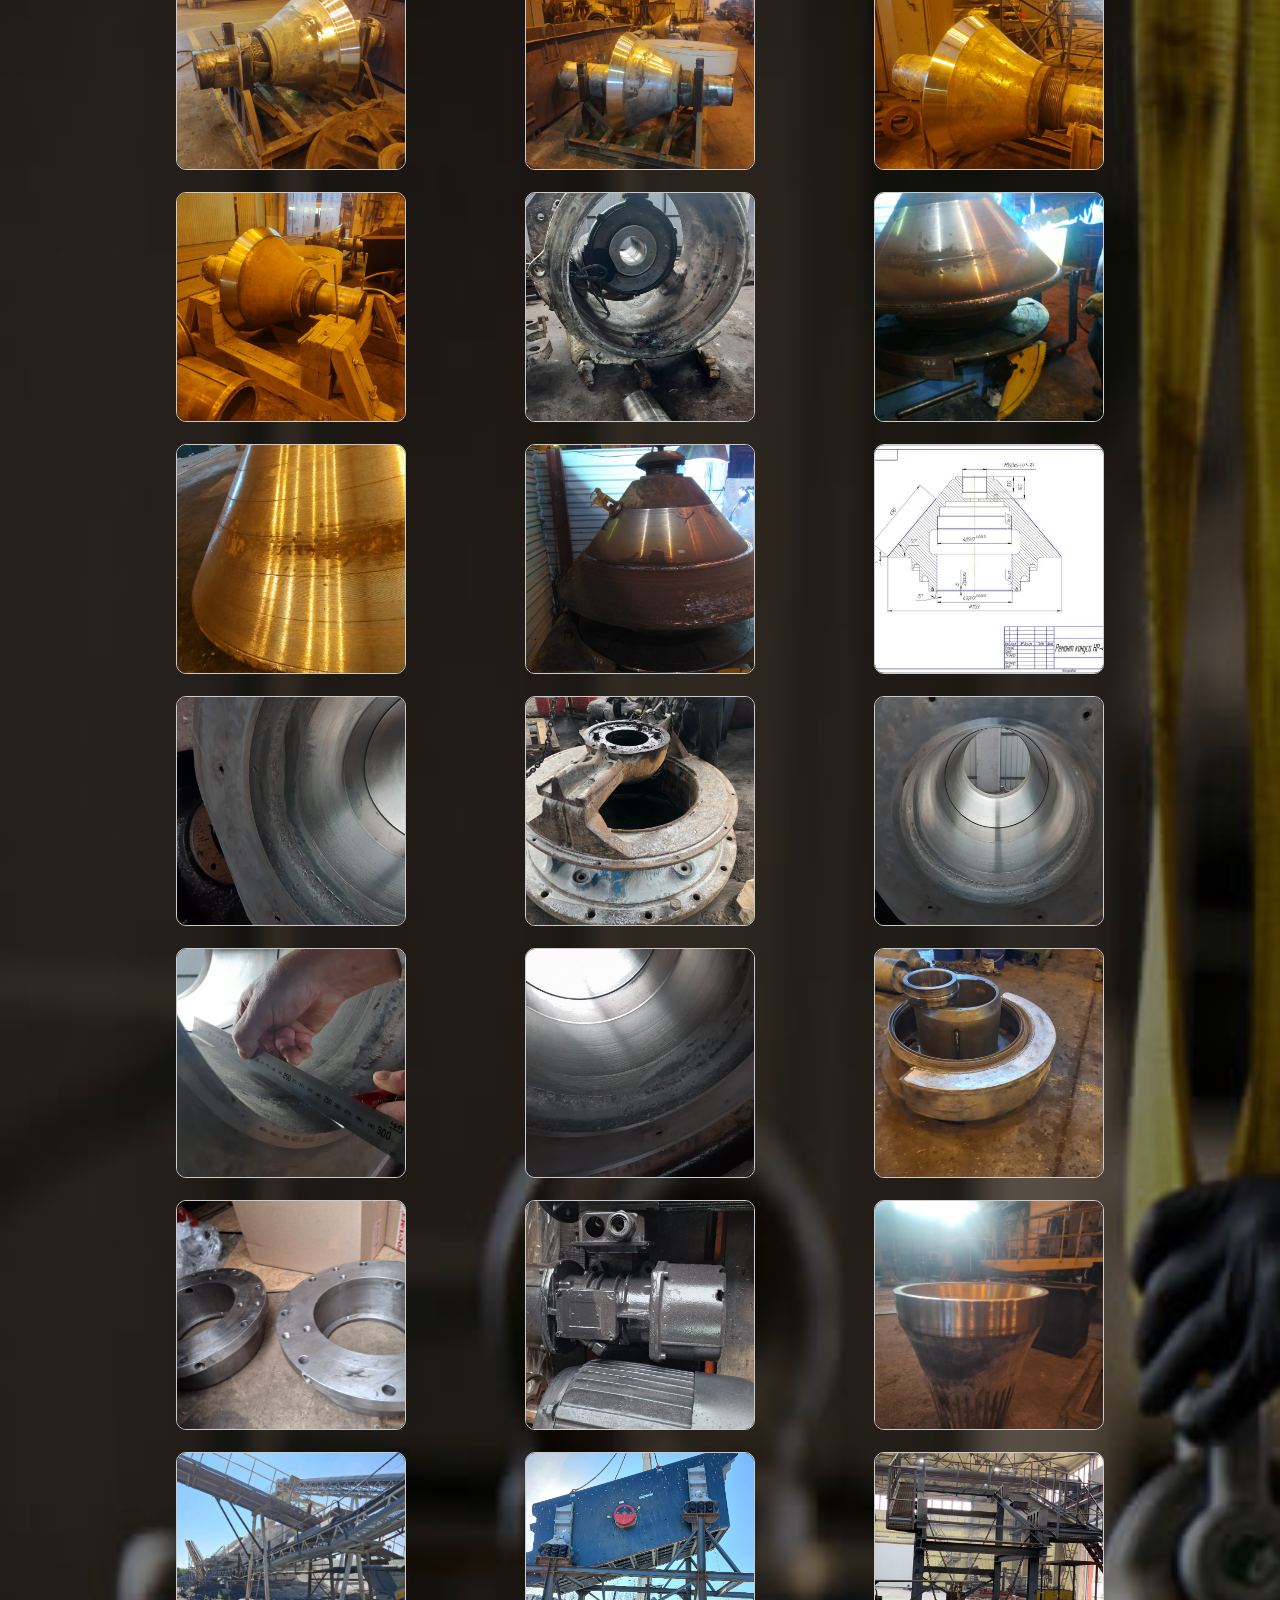
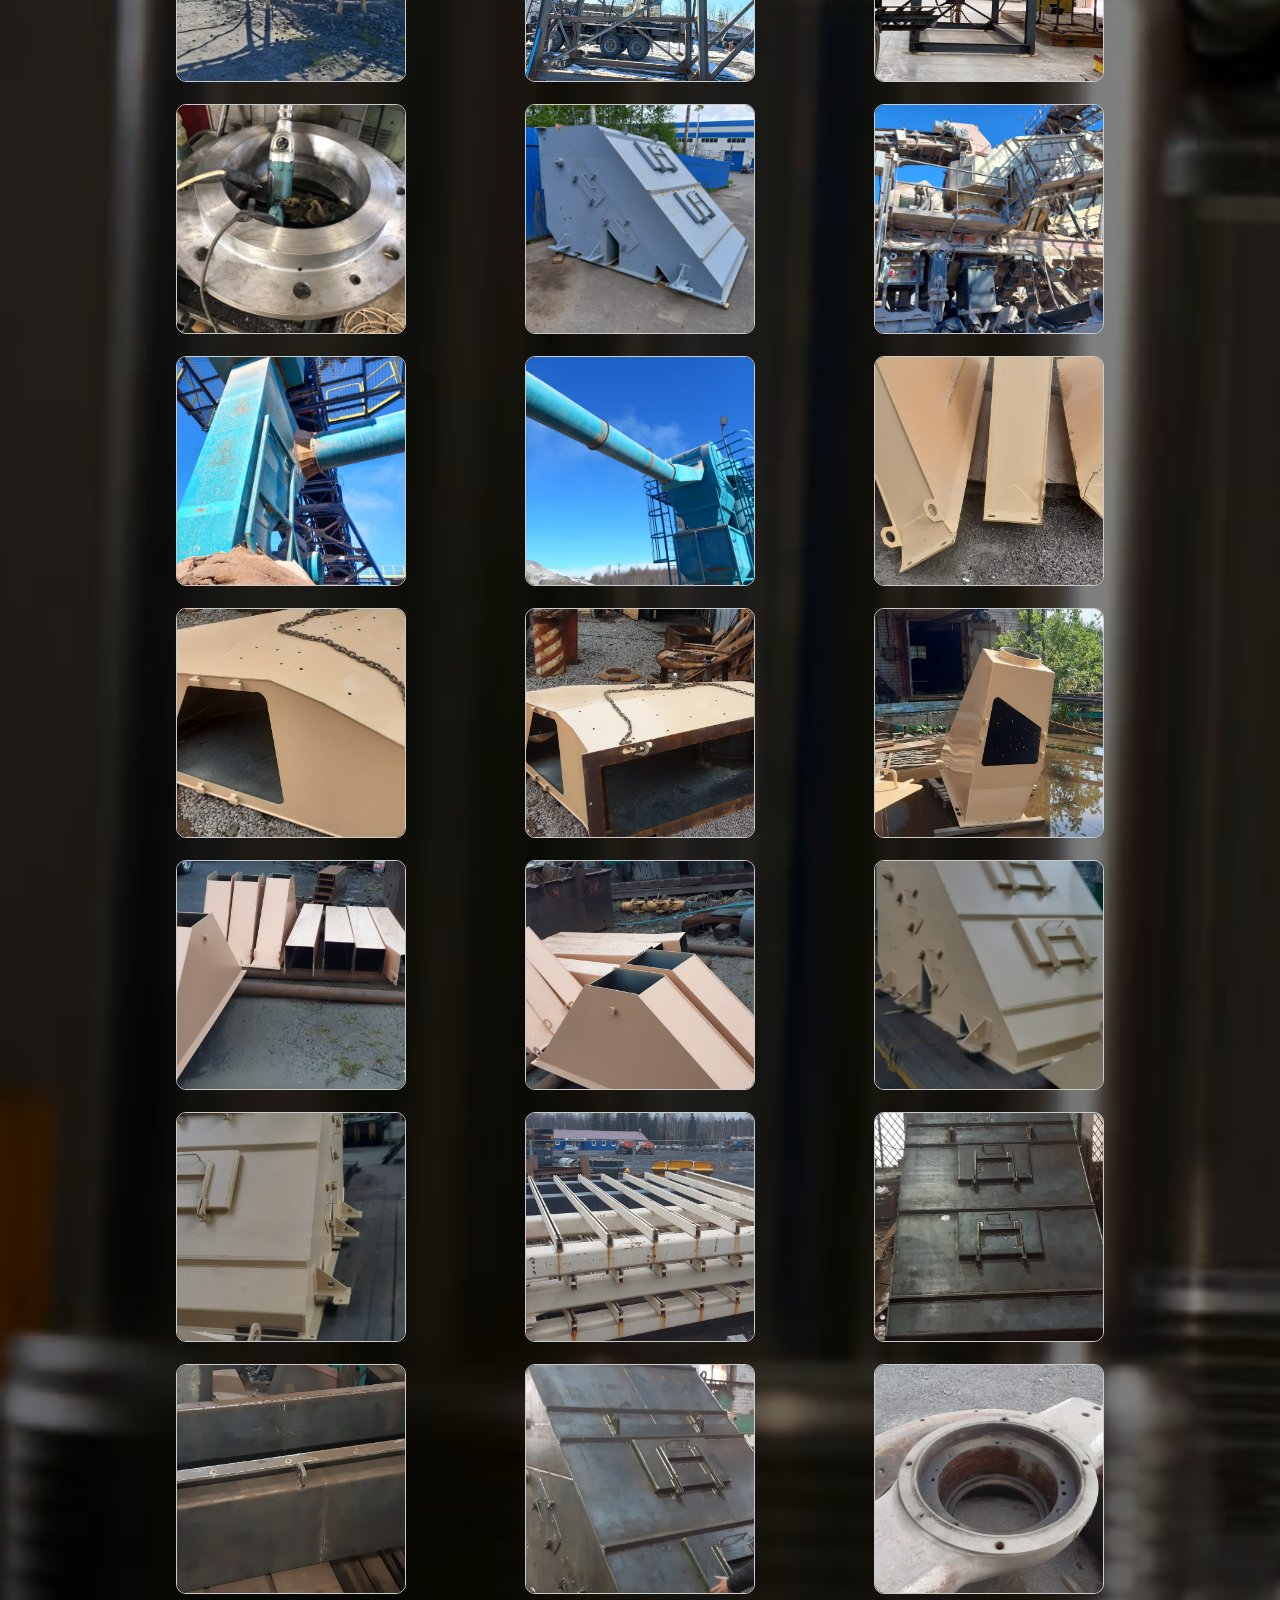
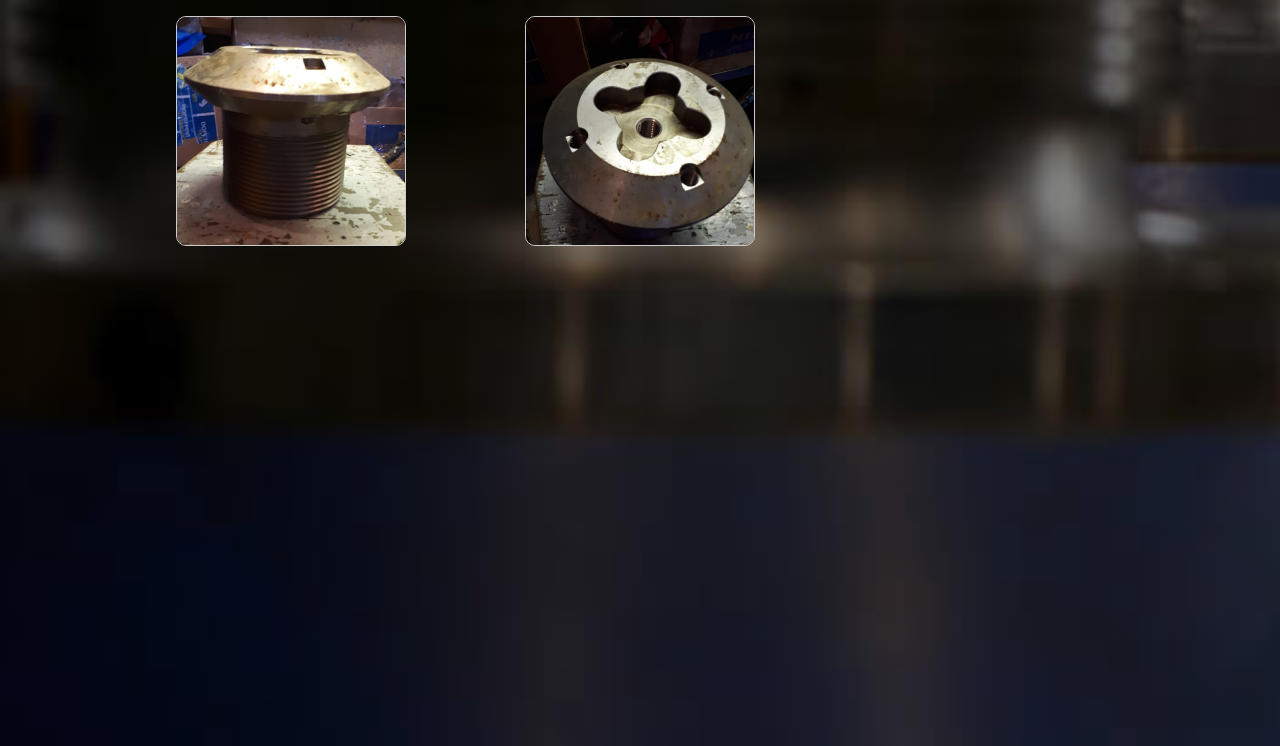
==== commit b4752196: "Resize popup" ====
--- a/capital.html
+++ b/capital.html
@@ -73,7 +73,7 @@
         .certificates img {
             width: 200px;
             aspect-ratio: 1 / 1.41;
-            border: 1px solid #ccc;
+            border: 4px solid #e1e1e1;
             object-fit: cover;
             border-radius: 4px;
         }
@@ -168,8 +168,8 @@
         }
 
         .popup img {
-            max-width: 96%;
-            max-height: 96%;
+            max-width: 99%;
+            max-height: 99%;
             transition: transform 0.4s ease-in-out, opacity 0.3s;
             border-radius: 10px;
         }
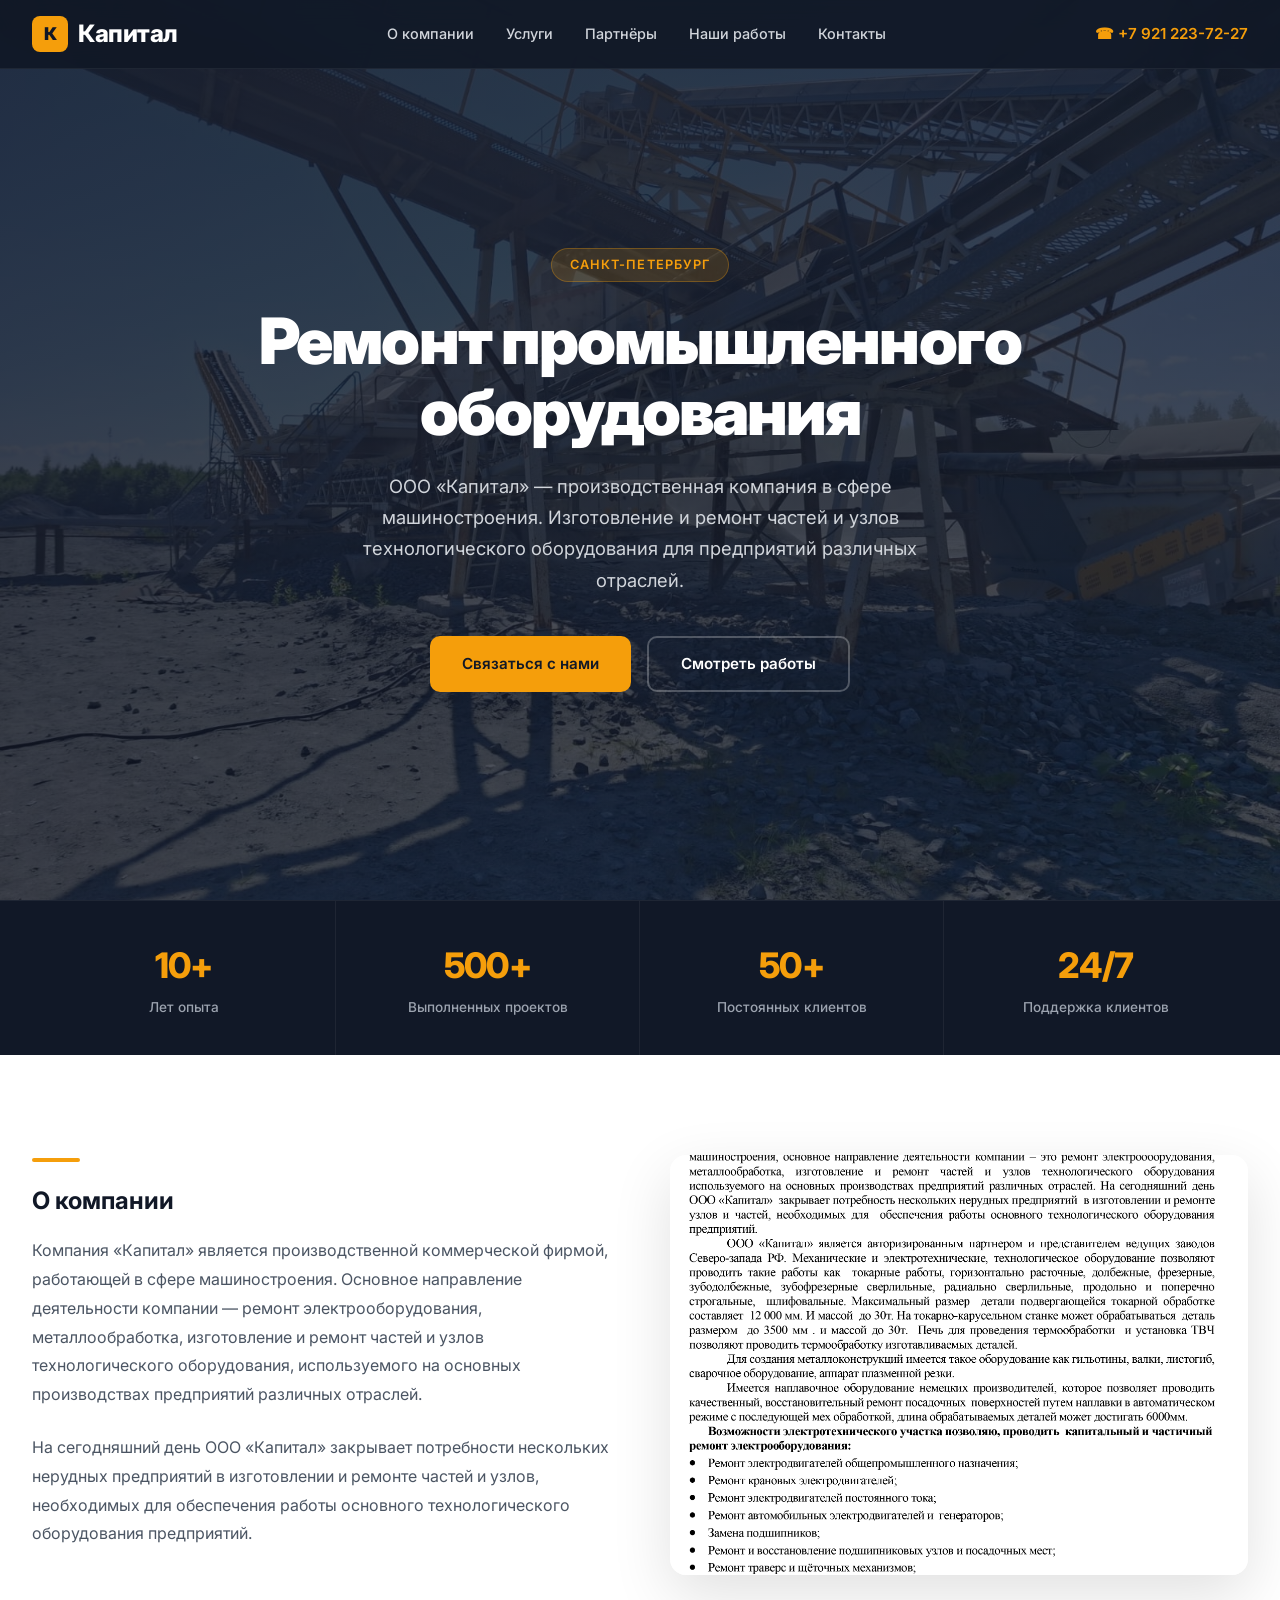
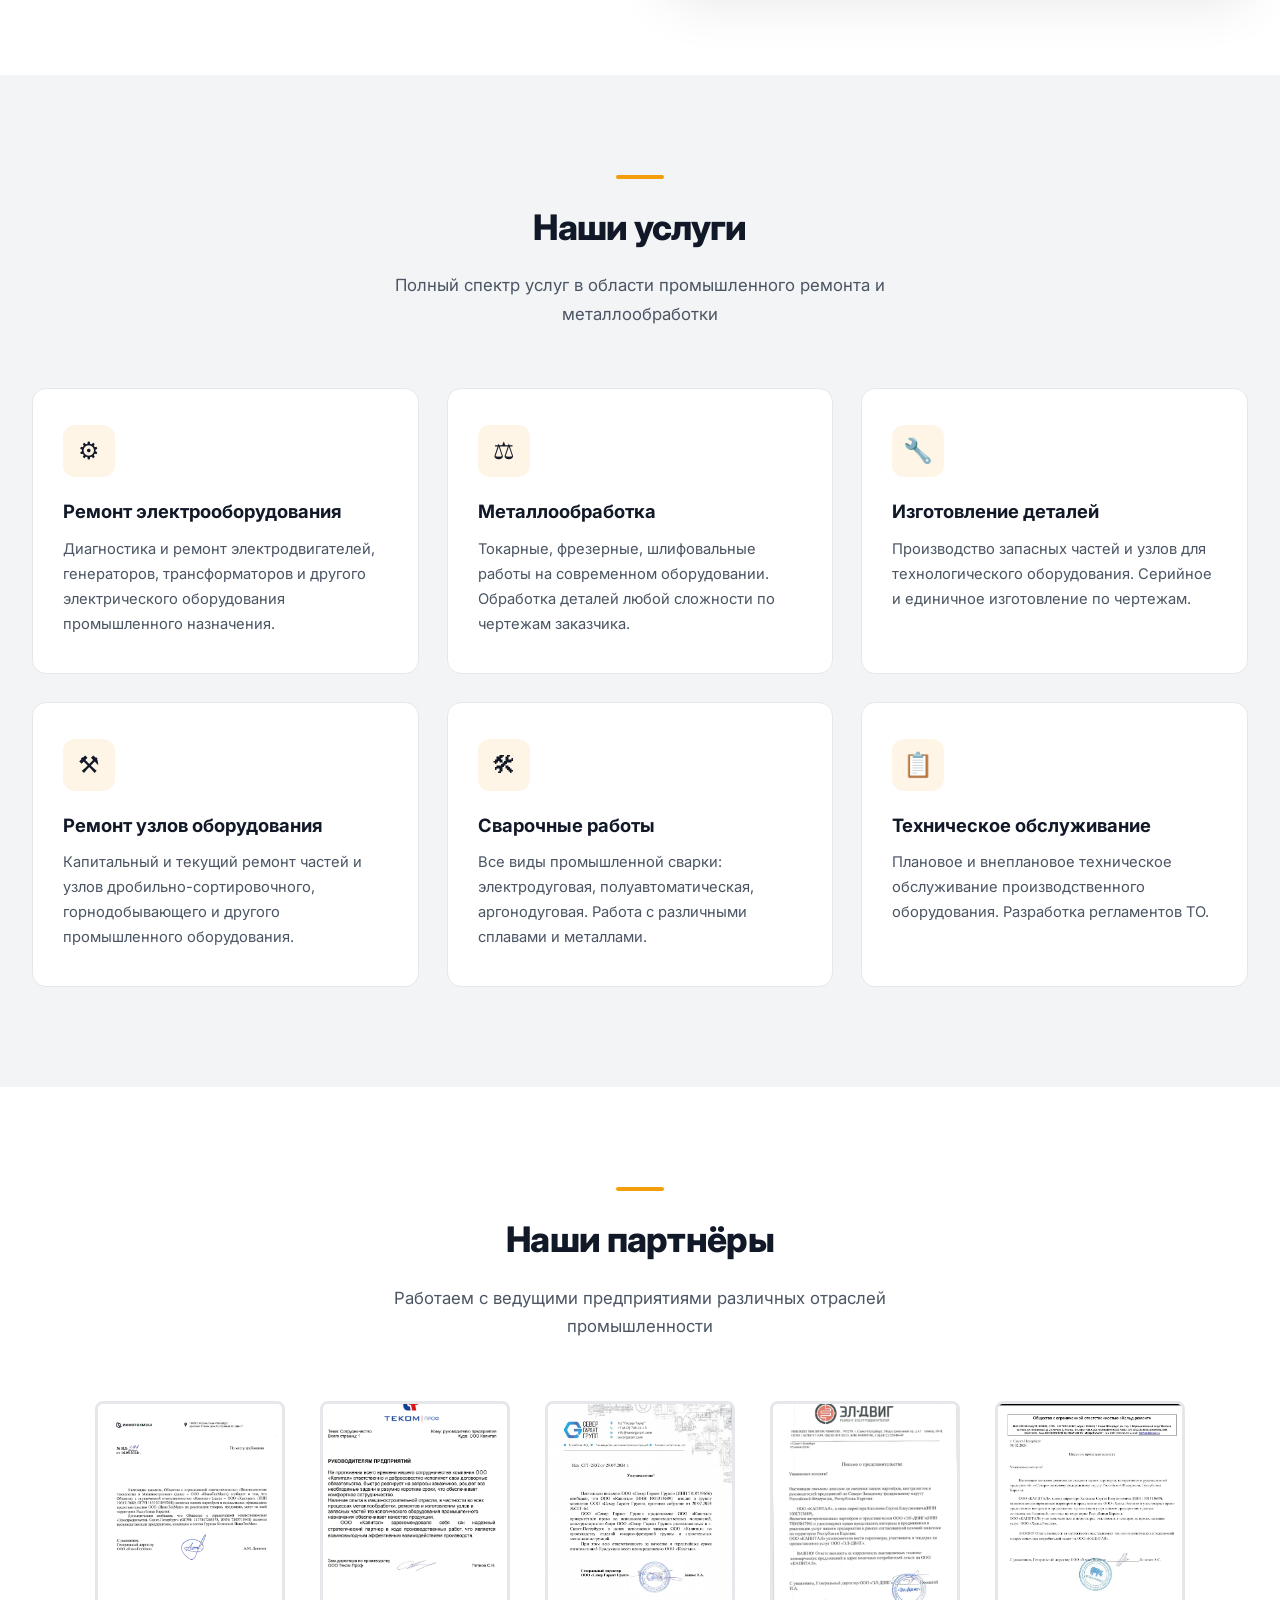
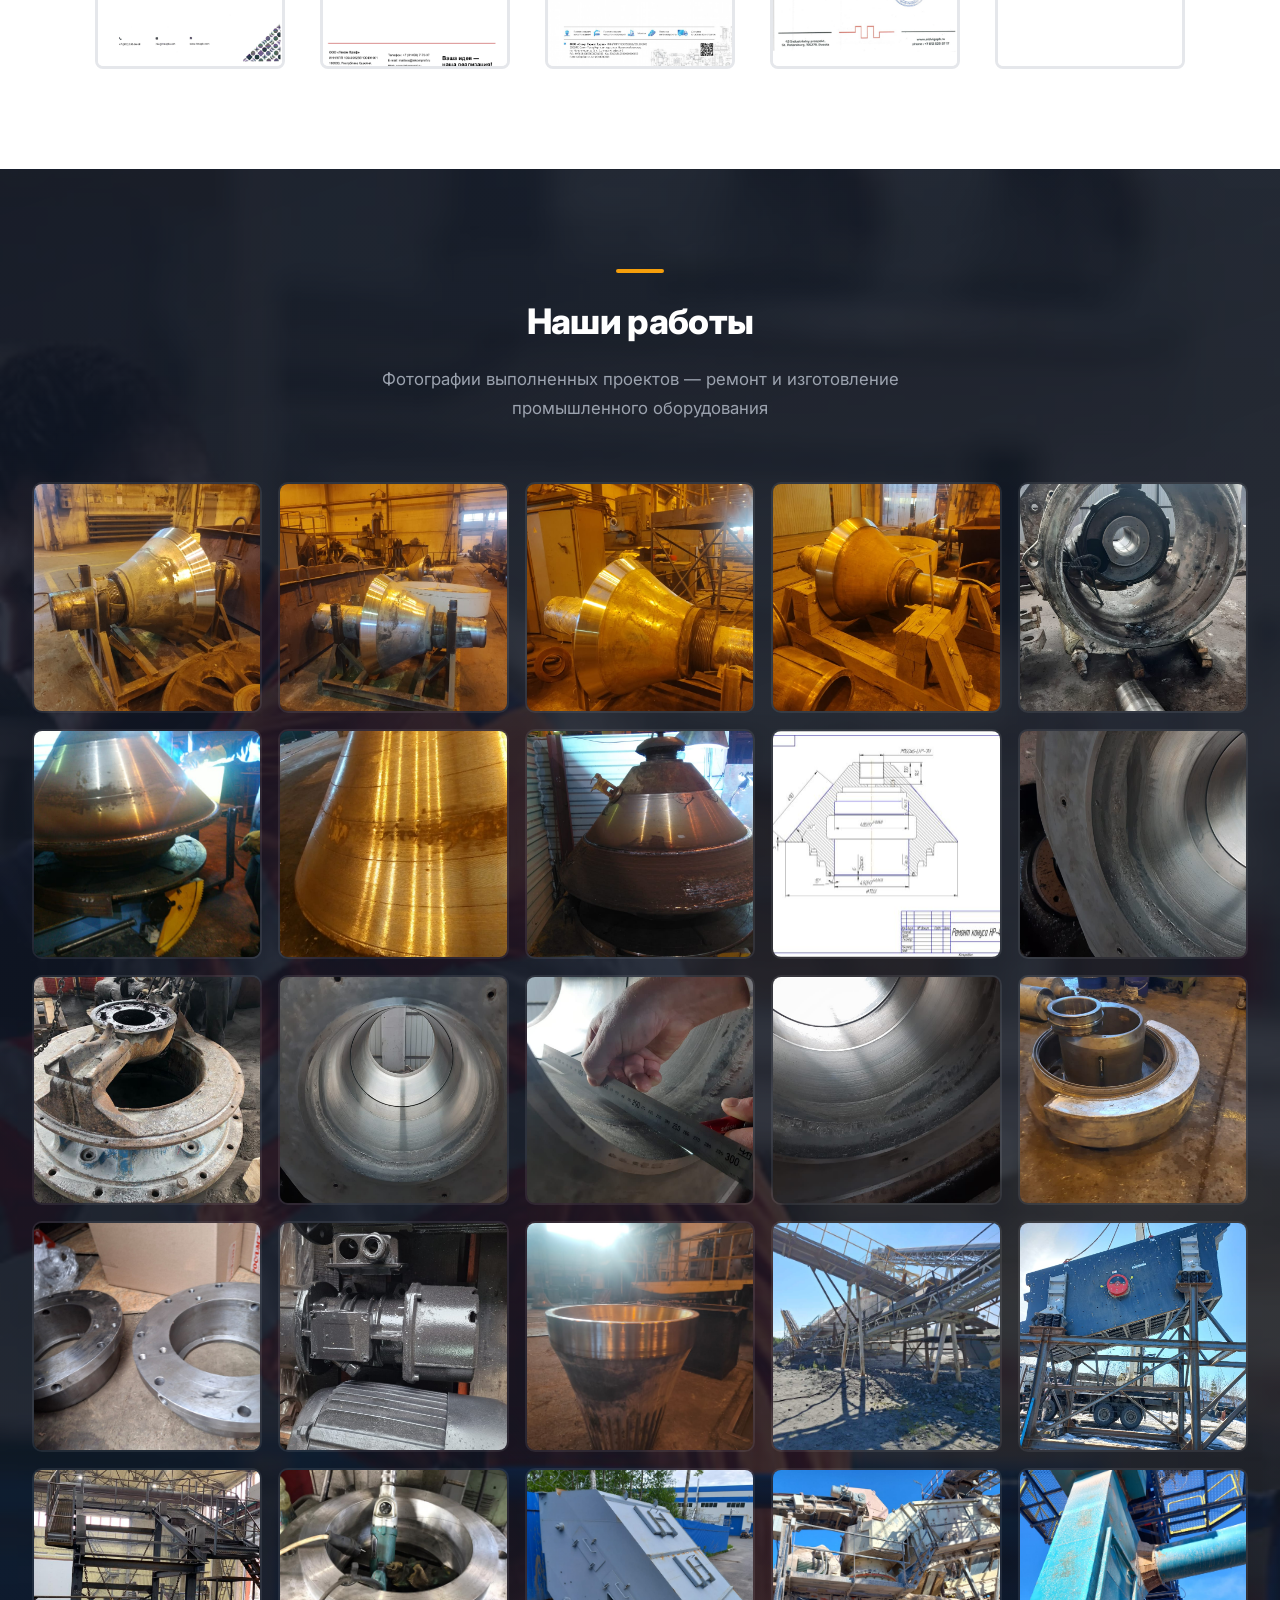
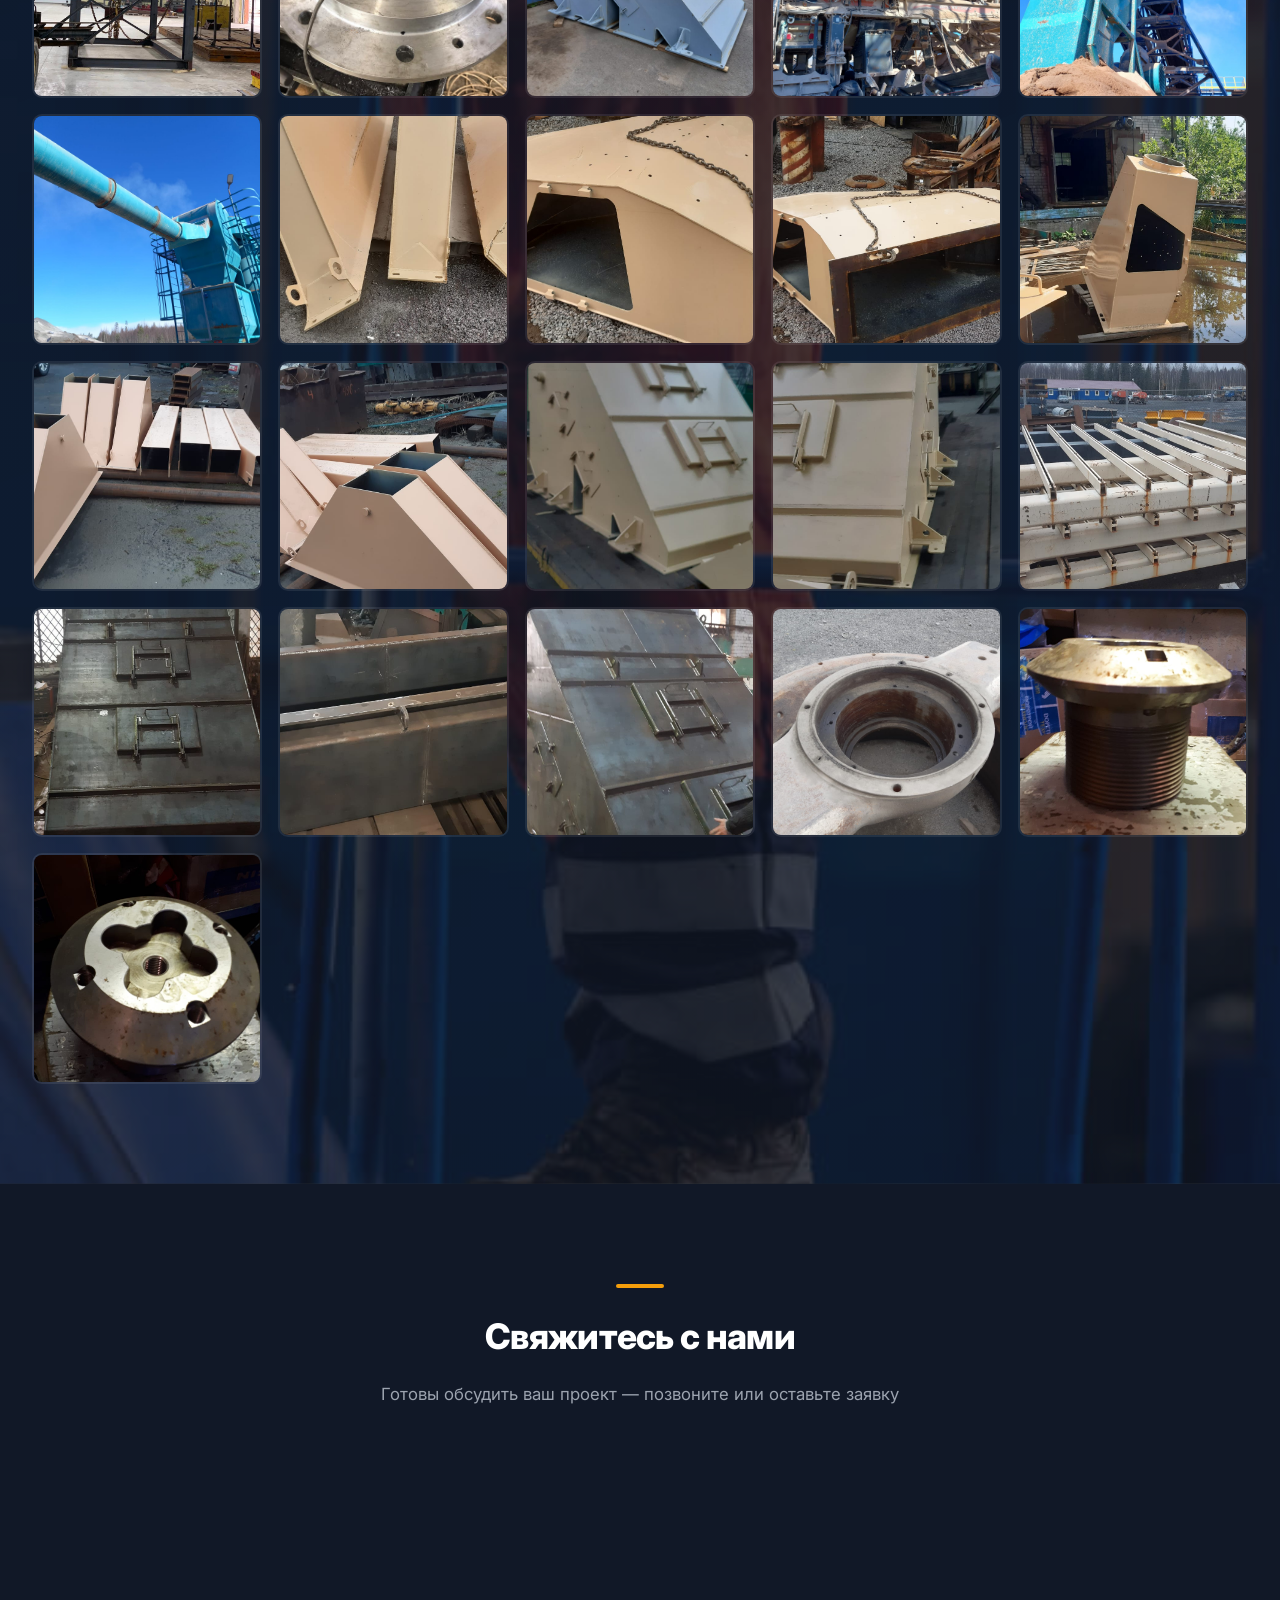
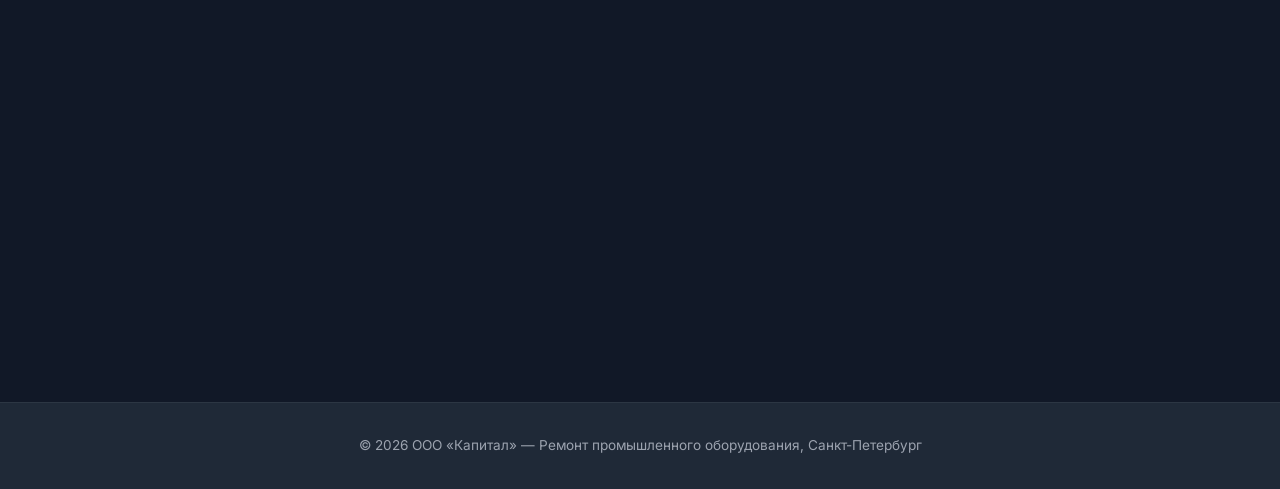
==== commit 296c264b: "Redesign" ====
--- a/capital.html
+++ b/capital.html
@@ -1,144 +1,640 @@
 <!DOCTYPE html>
-<html>
+<html lang="ru">
 
 <head>
+    <meta charset="UTF-8">
+    <meta name="viewport" content="width=device-width, initial-scale=1.0">
+    <title>Капитал — Ремонт промышленного оборудования | Санкт-Петербург</title>
+    <meta name="description" content="ООО «Капитал» — ремонт электрооборудования, металлообработка, изготовление и ремонт частей и узлов технологического оборудования в Санкт-Петербурге.">
+    <link rel="preconnect" href="https://fonts.googleapis.com">
+    <link href="https://fonts.googleapis.com/css2?family=Inter:wght@400;500;600;700;800;900&display=swap" rel="stylesheet">
     <style>
+        :root {
+            --primary: #1a56db;
+            --primary-dark: #1240a8;
+            --accent: #f59e0b;
+            --dark: #111827;
+            --dark-light: #1f2937;
+            --gray-800: #1f2937;
+            --gray-700: #374151;
+            --gray-600: #4b5563;
+            --gray-400: #9ca3af;
+            --gray-300: #d1d5db;
+            --gray-100: #f3f4f6;
+            --white: #ffffff;
+        }
+
         * {
             scrollbar-width: thin;
             box-sizing: border-box;
             -webkit-font-smoothing: antialiased;
-            -moz-osx-font-smoothing: auto;
-        }
-
-        html,
+            -moz-osx-font-smoothing: grayscale;
+            margin: 0;
+            padding: 0;
+        }
+
+        html {
+            scroll-behavior: smooth;
+        }
+
         body {
+            font-family: 'Inter', -apple-system, BlinkMacSystemFont, sans-serif;
+            color: var(--dark);
+            background: var(--white);
+            line-height: 1.6;
+        }
+
+        /* ===== NAVBAR ===== */
+        .navbar {
+            position: fixed;
+            top: 0;
+            left: 0;
             width: 100%;
-            height: 100%;
-            padding: 0;
-            margin: 0;
-            box-sizing: border-box;
-            display: flex;
+            z-index: 1000;
+            background: rgba(17, 24, 39, 0.92);
+            backdrop-filter: blur(12px);
+            border-bottom: 1px solid rgba(255, 255, 255, 0.06);
+            transition: background 0.3s;
+        }
+
+        .navbar-inner {
+            max-width: 1280px;
+            margin: 0 auto;
+            padding: 0 32px;
+            display: flex;
+            align-items: center;
+            justify-content: space-between;
+            height: 68px;
+        }
+
+        .logo {
+            font-size: 1.5rem;
+            font-weight: 800;
+            color: var(--white);
+            text-decoration: none;
+            letter-spacing: -0.02em;
+            display: flex;
+            align-items: center;
+            gap: 10px;
+        }
+
+        .logo-icon {
+            width: 36px;
+            height: 36px;
+            background: var(--accent);
+            border-radius: 8px;
+            display: flex;
+            align-items: center;
+            justify-content: center;
+            font-size: 1.1rem;
+            font-weight: 900;
+            color: var(--dark);
+        }
+
+        .nav-links {
+            display: flex;
+            gap: 32px;
+            list-style: none;
+        }
+
+        .nav-links a {
+            color: var(--gray-300);
+            text-decoration: none;
+            font-size: 0.9rem;
+            font-weight: 500;
+            transition: color 0.2s;
+            position: relative;
+        }
+
+        .nav-links a:hover {
+            color: var(--white);
+        }
+
+        .nav-phone {
+            color: var(--accent);
+            font-weight: 600;
+            font-size: 0.95rem;
+            text-decoration: none;
+            display: flex;
+            align-items: center;
+            gap: 6px;
+        }
+
+        .nav-phone:hover {
+            color: #fbbf24;
+        }
+
+        .burger {
+            display: none;
             flex-direction: column;
-        }
-
-        .background {
-            width: 100%;
-            padding: 0;
-            margin: 0;
-        }
-
-        .background1 {
-            background: linear-gradient(rgba(0, 0, 0, 0.5), rgba(0, 0, 0, 0.5)), url(./images/back10.jpg);
-            background-repeat: no-repeat;
-            background-position: 0 30%;
+            gap: 5px;
+            cursor: pointer;
+            background: none;
+            border: none;
+            padding: 4px;
+        }
+
+        .burger span {
+            width: 24px;
+            height: 2px;
+            background: var(--white);
+            border-radius: 2px;
+            transition: all 0.3s;
+        }
+
+        /* ===== HERO ===== */
+        .hero {
+            position: relative;
+            min-height: 100vh;
+            display: flex;
+            align-items: center;
+            justify-content: center;
+            background: linear-gradient(160deg, rgba(17, 24, 39, 0.88), rgba(17, 24, 39, 0.7)), url(./images/back10.jpg);
             background-size: cover;
-        }
-
-        .background2 {
-            background-image: none;
-        }
-
-        .background3 {
-            background: linear-gradient(rgba(0, 0, 0, 0.5), rgba(0, 0, 0, 0.5)), url(./images/back5.jpg);
-            background-repeat: no-repeat;
-            background-position: 0 50%;
-            background-size: cover;
-        }
-
-        .capital {
-            width: 100%;
-            margin-bottom: 60px;
-        }
-
-        .capital img {
-            max-width: 500px;
-            margin: 20px auto;
-            display: block;
-            /* aspect-ratio: 1 / 1.41; */
-            border: 1px solid #ccc;
-            object-fit: cover;
-            border-radius: 4px;
-        }
-
-        .certificates {
-            display: grid;
-            width: 70%;
-            margin: 40px auto 50px auto;
-            grid-gap: 24px;
-            grid-template-columns: repeat(5, 1fr);
-            justify-content: space-around;
-            place-items: center;
-        }
-
-        .certificates img {
-            width: 200px;
-            aspect-ratio: 1 / 1.41;
-            border: 4px solid #e1e1e1;
-            object-fit: cover;
-            border-radius: 4px;
-        }
-
-        .photos {
-            width: 80%;
+            background-position: center 30%;
+            padding: 120px 32px 80px;
+        }
+
+        .hero-content {
+            max-width: 840px;
+            text-align: center;
+        }
+
+        .hero-badge {
+            display: inline-block;
+            background: rgba(245, 158, 11, 0.15);
+            border: 1px solid rgba(245, 158, 11, 0.3);
+            color: var(--accent);
+            font-size: 0.8rem;
+            font-weight: 600;
+            letter-spacing: 0.08em;
+            text-transform: uppercase;
+            padding: 6px 18px;
+            border-radius: 100px;
+            margin-bottom: 24px;
+        }
+
+        .hero h1 {
+            font-size: clamp(2.4rem, 5.5vw, 4rem);
+            font-weight: 900;
+            color: var(--white);
+            line-height: 1.1;
+            margin-bottom: 24px;
+            letter-spacing: -0.03em;
+        }
+
+        .hero p {
+            font-size: 1.15rem;
+            color: var(--gray-300);
+            max-width: 620px;
+            margin: 0 auto 40px;
+            line-height: 1.7;
+        }
+
+        .hero-buttons {
+            display: flex;
+            gap: 16px;
+            justify-content: center;
+            flex-wrap: wrap;
+        }
+
+        .btn {
+            display: inline-flex;
+            align-items: center;
+            gap: 8px;
+            padding: 14px 32px;
+            border-radius: 10px;
+            font-size: 0.95rem;
+            font-weight: 600;
+            text-decoration: none;
+            transition: all 0.25s;
+            cursor: pointer;
+            border: none;
+        }
+
+        .btn-primary {
+            background: var(--accent);
+            color: var(--dark);
+        }
+
+        .btn-primary:hover {
+            background: #fbbf24;
+            transform: translateY(-2px);
+            box-shadow: 0 8px 24px rgba(245, 158, 11, 0.3);
+        }
+
+        .btn-outline {
+            background: transparent;
+            color: var(--white);
+            border: 2px solid rgba(255, 255, 255, 0.25);
+        }
+
+        .btn-outline:hover {
+            border-color: var(--white);
+            background: rgba(255, 255, 255, 0.05);
+        }
+
+        /* ===== STATS BAR ===== */
+        .stats-bar {
+            background: var(--dark);
+            border-top: 1px solid rgba(255, 255, 255, 0.06);
+        }
+
+        .stats-inner {
+            max-width: 1280px;
             margin: 0 auto;
             display: grid;
-            grid-gap: 22px;
+            grid-template-columns: repeat(4, 1fr);
+            padding: 0 32px;
+        }
+
+        .stat-item {
+            padding: 36px 24px;
+            text-align: center;
+            border-right: 1px solid rgba(255, 255, 255, 0.06);
+        }
+
+        .stat-item:last-child {
+            border-right: none;
+        }
+
+        .stat-number {
+            font-size: 2.2rem;
+            font-weight: 800;
+            color: var(--accent);
+            letter-spacing: -0.02em;
+        }
+
+        .stat-label {
+            font-size: 0.85rem;
+            color: var(--gray-400);
+            margin-top: 4px;
+            font-weight: 500;
+        }
+
+        /* ===== SECTIONS ===== */
+        .section {
+            padding: 100px 32px;
+        }
+
+        .section-dark {
+            background: var(--gray-100);
+        }
+
+        .section-header {
+            text-align: center;
+            max-width: 640px;
+            margin: 0 auto 60px;
+        }
+
+        .section-header h2 {
+            font-size: 2.2rem;
+            font-weight: 800;
+            color: var(--dark);
+            margin-bottom: 16px;
+            letter-spacing: -0.02em;
+        }
+
+        .section-header p {
+            font-size: 1.05rem;
+            color: var(--gray-600);
+            line-height: 1.7;
+        }
+
+        .accent-line {
+            width: 48px;
+            height: 4px;
+            background: var(--accent);
+            border-radius: 2px;
+            margin: 0 auto 20px;
+        }
+
+        /* ===== ABOUT / SERVICES ===== */
+        .about-grid {
+            max-width: 1280px;
+            margin: 0 auto;
+            display: grid;
+            grid-template-columns: 1fr 1fr;
+            gap: 60px;
+            align-items: center;
+        }
+
+        .about-text h3 {
+            font-size: 1.5rem;
+            font-weight: 700;
+            margin-bottom: 16px;
+            color: var(--dark);
+        }
+
+        .about-text p {
+            font-size: 1rem;
+            color: var(--gray-600);
+            line-height: 1.8;
+            margin-bottom: 24px;
+        }
+
+        .about-image {
+            width: 100%;
+            border-radius: 16px;
+            overflow: hidden;
+            box-shadow: 0 20px 60px rgba(0, 0, 0, 0.12);
+        }
+
+        .about-image img {
+            width: 100%;
+            height: 420px;
+            object-fit: cover;
+            display: block;
+        }
+
+        .services-grid {
+            max-width: 1280px;
+            margin: 0 auto;
+            display: grid;
+            grid-template-columns: repeat(3, 1fr);
+            gap: 28px;
+        }
+
+        .service-card {
+            background: var(--white);
+            border-radius: 14px;
+            padding: 36px 30px;
+            border: 1px solid #e5e7eb;
+            transition: all 0.3s;
+        }
+
+        .service-card:hover {
+            transform: translateY(-4px);
+            box-shadow: 0 12px 40px rgba(0, 0, 0, 0.08);
+            border-color: var(--accent);
+        }
+
+        .service-icon {
+            width: 52px;
+            height: 52px;
+            background: rgba(245, 158, 11, 0.1);
+            border-radius: 12px;
+            display: flex;
+            align-items: center;
+            justify-content: center;
+            font-size: 1.5rem;
+            margin-bottom: 20px;
+        }
+
+        .service-card h3 {
+            font-size: 1.15rem;
+            font-weight: 700;
+            margin-bottom: 10px;
+            color: var(--dark);
+        }
+
+        .service-card p {
+            font-size: 0.92rem;
+            color: var(--gray-600);
+            line-height: 1.7;
+        }
+
+        /* ===== CAPITAL IMAGE ===== */
+        .capital-section {
+            padding: 100px 32px;
+            background: var(--dark-light);
+            text-align: center;
+        }
+
+        .capital-section .section-header h2 {
+            color: var(--white);
+        }
+
+        .capital-section .section-header p {
+            color: var(--gray-400);
+        }
+
+        .capital-img-wrapper {
+            max-width: 520px;
+            margin: 0 auto;
+        }
+
+        .capital-img-wrapper img {
+            width: 100%;
+            border-radius: 12px;
+            border: 3px solid rgba(255, 255, 255, 0.1);
+            cursor: pointer;
+            transition: transform 0.3s, box-shadow 0.3s;
+        }
+
+        .capital-img-wrapper img:hover {
+            transform: scale(1.02);
+            box-shadow: 0 16px 48px rgba(0, 0, 0, 0.4);
+        }
+
+        /* ===== CERTIFICATES ===== */
+        .certificates {
+            max-width: 1100px;
+            margin: 0 auto;
+            display: grid;
             grid-template-columns: repeat(5, 1fr);
-            margin-top: 40px;
+            gap: 24px;
             place-items: center;
-            margin-bottom: 500px;
+        }
+
+        .certificates img {
+            width: 100%;
+            max-width: 190px;
+            aspect-ratio: 1 / 1.41;
+            object-fit: cover;
+            border-radius: 8px;
+            border: 3px solid #e5e7eb;
+            cursor: pointer;
+            transition: transform 0.25s, box-shadow 0.25s;
+            background: var(--white);
+        }
+
+        .certificates img:hover {
+            transform: scale(1.04);
+            box-shadow: 0 8px 30px rgba(0, 0, 0, 0.12);
+        }
+
+        /* ===== GALLERY ===== */
+        .gallery-section {
+            padding: 100px 32px;
+            background: linear-gradient(160deg, rgba(17, 24, 39, 0.88), rgba(17, 24, 39, 0.75)), url(./images/back5.jpg);
+            background-size: cover;
+            background-position: center;
+        }
+
+        .gallery-section .section-header h2 {
+            color: var(--white);
+        }
+
+        .gallery-section .section-header p {
+            color: var(--gray-400);
+        }
+
+        .photos {
+            max-width: 1280px;
+            margin: 0 auto;
+            display: grid;
+            grid-template-columns: repeat(5, 1fr);
+            gap: 16px;
         }
 
         .photos img {
-            width: 230px;
+            width: 100%;
             aspect-ratio: 1 / 1;
             object-fit: cover;
-            height: auto;
-            border: 1px solid #ccc;
             border-radius: 10px;
-        }
-
-        .transformable-on-hover img {
-            transition: transform 0.2s ease-in-out;
-        }
-
-        .transformable-on-hover img:hover {
-            transform: scale(1.02);
-        }
-
-        .capital img:hover,
-        .certificates img:hover,
+            cursor: pointer;
+            transition: transform 0.25s, box-shadow 0.25s;
+            border: 2px solid rgba(255, 255, 255, 0.08);
+        }
+
         .photos img:hover {
-            cursor: pointer;
-        }
-
-        @media only screen and (max-width: 1500px) {
-            .certificates {
-                grid-template-columns: repeat(4, 1fr);
-            }
-
-            .photos {
-                grid-template-columns: repeat(3, 1fr);
-            }
-        }
-
-        @media only screen and (max-width: 1000px) {
-            .certificates {
-                grid-template-columns: repeat(3, 1fr);
-            }
-
-            .photos {
-                grid-template-columns: repeat(3, 1fr);
-            }
-        }
-
+            transform: scale(1.03);
+            box-shadow: 0 8px 30px rgba(0, 0, 0, 0.4);
+            border-color: rgba(245, 158, 11, 0.4);
+        }
+
+        /* ===== CONTACT ===== */
+        .contact-section {
+            padding: 100px 32px;
+            background: var(--dark);
+        }
+
+        .contact-section .section-header h2 {
+            color: var(--white);
+        }
+
+        .contact-section .section-header p {
+            color: var(--gray-400);
+        }
+
+        .contact-grid {
+            max-width: 900px;
+            margin: 0 auto;
+            display: grid;
+            grid-template-columns: 1fr 1fr;
+            gap: 40px;
+        }
+
+        .contact-card {
+            background: var(--dark-light);
+            border: 1px solid rgba(255, 255, 255, 0.06);
+            border-radius: 14px;
+            padding: 36px 32px;
+        }
+
+        .contact-card h3 {
+            color: var(--white);
+            font-size: 1.1rem;
+            font-weight: 700;
+            margin-bottom: 20px;
+        }
+
+        .contact-item {
+            display: flex;
+            align-items: flex-start;
+            gap: 14px;
+            margin-bottom: 20px;
+        }
+
+        .contact-item:last-child {
+            margin-bottom: 0;
+        }
+
+        .contact-icon {
+            width: 42px;
+            height: 42px;
+            background: rgba(245, 158, 11, 0.1);
+            border-radius: 10px;
+            display: flex;
+            align-items: center;
+            justify-content: center;
+            font-size: 1.1rem;
+            flex-shrink: 0;
+        }
+
+        .contact-item-text {
+            display: flex;
+            flex-direction: column;
+        }
+
+        .contact-item-label {
+            font-size: 0.8rem;
+            color: var(--gray-400);
+            font-weight: 500;
+            margin-bottom: 4px;
+        }
+
+        .contact-item-value {
+            color: var(--white);
+            font-size: 1rem;
+            font-weight: 600;
+            text-decoration: none;
+        }
+
+        .contact-item-value:hover {
+            color: var(--accent);
+        }
+
+        .contact-form {
+            display: flex;
+            flex-direction: column;
+            gap: 16px;
+        }
+
+        .contact-form input,
+        .contact-form textarea {
+            background: rgba(255, 255, 255, 0.05);
+            border: 1px solid rgba(255, 255, 255, 0.1);
+            border-radius: 10px;
+            padding: 14px 18px;
+            color: var(--white);
+            font-size: 0.95rem;
+            font-family: inherit;
+            outline: none;
+            transition: border-color 0.2s;
+        }
+
+        .contact-form input::placeholder,
+        .contact-form textarea::placeholder {
+            color: var(--gray-400);
+        }
+
+        .contact-form input:focus,
+        .contact-form textarea:focus {
+            border-color: var(--accent);
+        }
+
+        .contact-form textarea {
+            min-height: 120px;
+            resize: vertical;
+        }
+
+        .contact-form .btn-primary {
+            align-self: flex-start;
+        }
+
+        /* ===== FOOTER ===== */
+        .footer {
+            background: var(--gray-800);
+            border-top: 1px solid rgba(255, 255, 255, 0.06);
+            padding: 32px;
+            text-align: center;
+        }
+
+        .footer p {
+            font-size: 0.85rem;
+            color: var(--gray-400);
+        }
+
+        /* ===== POPUP ===== */
         .popup-overlay {
             position: fixed;
             top: 0;
             left: 0;
             width: 100%;
             height: 100%;
-            background: rgba(0, 0, 0, 0.8);
+            background: rgba(0, 0, 0, 0.9);
             display: flex;
             justify-content: center;
             align-items: center;
@@ -146,14 +642,15 @@
             visibility: hidden;
             pointer-events: none;
             transition: opacity 0.3s ease, visibility 0.3s ease;
+            z-index: 2000;
         }
 
         .popup-overlay img {
-            max-width: 98vw;
-            max-height: 98vh;
-            border-radius: 10px;
-            box-shadow: 0px 0px 20px rgba(255, 255, 255, 0.3);
-            transform: scale(0.8);
+            max-width: 94vw;
+            max-height: 92vh;
+            border-radius: 12px;
+            box-shadow: 0 0 40px rgba(0, 0, 0, 0.6);
+            transform: scale(0.85);
             transition: transform 0.3s ease;
         }
 
@@ -167,132 +664,490 @@
             transform: scale(1);
         }
 
-        .popup img {
-            max-width: 99%;
-            max-height: 99%;
-            transition: transform 0.4s ease-in-out, opacity 0.3s;
-            border-radius: 10px;
-        }
-
-        .popup img.next {
-            transform: translateX(100%);
+        .popup-close {
+            position: absolute;
+            top: 20px;
+            right: 28px;
+            width: 44px;
+            height: 44px;
+            background: rgba(255, 255, 255, 0.1);
+            border: none;
+            border-radius: 50%;
+            color: var(--white);
+            font-size: 1.4rem;
+            cursor: pointer;
+            display: flex;
+            align-items: center;
+            justify-content: center;
+            transition: background 0.2s;
+        }
+
+        .popup-close:hover {
+            background: rgba(255, 255, 255, 0.2);
+        }
+
+        .popup-nav {
+            position: absolute;
+            top: 50%;
+            transform: translateY(-50%);
+            width: 48px;
+            height: 48px;
+            background: rgba(255, 255, 255, 0.1);
+            border: none;
+            border-radius: 50%;
+            color: var(--white);
+            font-size: 1.3rem;
+            cursor: pointer;
+            display: flex;
+            align-items: center;
+            justify-content: center;
+            transition: background 0.2s;
+        }
+
+        .popup-nav:hover {
+            background: rgba(255, 255, 255, 0.25);
+        }
+
+        .popup-prev {
+            left: 20px;
+        }
+
+        .popup-next {
+            right: 20px;
+        }
+
+        /* ===== RESPONSIVE ===== */
+        @media (max-width: 1200px) {
+            .photos {
+                grid-template-columns: repeat(4, 1fr);
+            }
+
+            .certificates {
+                grid-template-columns: repeat(4, 1fr);
+            }
+        }
+
+        @media (max-width: 1000px) {
+            .services-grid {
+                grid-template-columns: repeat(2, 1fr);
+            }
+
+            .photos {
+                grid-template-columns: repeat(3, 1fr);
+            }
+
+            .certificates {
+                grid-template-columns: repeat(3, 1fr);
+            }
+
+            .about-grid {
+                grid-template-columns: 1fr;
+                gap: 40px;
+            }
+
+            .stats-inner {
+                grid-template-columns: repeat(2, 1fr);
+            }
+        }
+
+        @media (max-width: 768px) {
+            .nav-links {
+                display: none;
+                position: absolute;
+                top: 68px;
+                left: 0;
+                width: 100%;
+                background: rgba(17, 24, 39, 0.98);
+                flex-direction: column;
+                padding: 20px 32px;
+                gap: 16px;
+            }
+
+            .nav-links.open {
+                display: flex;
+            }
+
+            .burger {
+                display: flex;
+            }
+
+            .nav-phone {
+                display: none;
+            }
+
+            .section {
+                padding: 60px 20px;
+            }
+
+            .hero {
+                padding: 100px 20px 60px;
+                min-height: 80vh;
+            }
+
+            .services-grid {
+                grid-template-columns: 1fr;
+            }
+
+            .photos {
+                grid-template-columns: repeat(2, 1fr);
+                gap: 12px;
+            }
+
+            .certificates {
+                grid-template-columns: repeat(2, 1fr);
+            }
+
+            .contact-grid {
+                grid-template-columns: 1fr;
+            }
+
+            .stats-inner {
+                grid-template-columns: repeat(2, 1fr);
+            }
+
+            .stat-item {
+                padding: 24px 16px;
+            }
+
+            .stat-number {
+                font-size: 1.6rem;
+            }
+        }
+
+        @media (max-width: 480px) {
+            .photos {
+                grid-template-columns: repeat(2, 1fr);
+            }
+
+            .certificates {
+                grid-template-columns: repeat(2, 1fr);
+            }
+        }
+
+        /* ===== ANIMATIONS ===== */
+        .fade-up {
             opacity: 0;
-        }
-
-        .popup img.prev {
-            transform: translateX(-100%);
-            opacity: 0;
+            transform: translateY(30px);
+            transition: opacity 0.6s ease, transform 0.6s ease;
+        }
+
+        .fade-up.visible {
+            opacity: 1;
+            transform: translateY(0);
         }
     </style>
+</head>
+
+<body>
+    <!-- NAVBAR -->
+    <nav class="navbar">
+        <div class="navbar-inner">
+            <a href="#" class="logo">
+                <div class="logo-icon">К</div>
+                Капитал
+            </a>
+            <ul class="nav-links" id="navLinks">
+                <li><a href="#about">О компании</a></li>
+                <li><a href="#services">Услуги</a></li>
+                <li><a href="#certificates">Партнёры</a></li>
+                <li><a href="#gallery">Наши работы</a></li>
+                <li><a href="#contact">Контакты</a></li>
+            </ul>
+            <a href="tel:+79212237227" class="nav-phone">&#9742; +7 921 223-72-27</a>
+            <button class="burger" id="burger" aria-label="Меню">
+                <span></span>
+                <span></span>
+                <span></span>
+            </button>
+        </div>
+    </nav>
+
+    <!-- HERO -->
+    <section class="hero" id="hero">
+        <div class="hero-content">
+            <div class="hero-badge">Санкт-Петербург</div>
+            <h1>Ремонт промышленного оборудования</h1>
+            <p>ООО «Капитал» — производственная компания в сфере машиностроения. Изготовление и ремонт частей и узлов технологического оборудования для предприятий различных отраслей.</p>
+            <div class="hero-buttons">
+                <a href="#contact" class="btn btn-primary">Связаться с нами</a>
+                <a href="#gallery" class="btn btn-outline">Смотреть работы</a>
+            </div>
+        </div>
+    </section>
+
+    <!-- STATS -->
+    <div class="stats-bar">
+        <div class="stats-inner">
+            <div class="stat-item">
+                <div class="stat-number">10+</div>
+                <div class="stat-label">Лет опыта</div>
+            </div>
+            <div class="stat-item">
+                <div class="stat-number">500+</div>
+                <div class="stat-label">Выполненных проектов</div>
+            </div>
+            <div class="stat-item">
+                <div class="stat-number">50+</div>
+                <div class="stat-label">Постоянных клиентов</div>
+            </div>
+            <div class="stat-item">
+                <div class="stat-number">24/7</div>
+                <div class="stat-label">Поддержка клиентов</div>
+            </div>
+        </div>
+    </div>
+
+    <!-- ABOUT -->
+    <section class="section" id="about">
+        <div class="about-grid">
+            <div class="about-text fade-up">
+                <div class="accent-line" style="margin:0 0 20px"></div>
+                <h3>О компании</h3>
+                <p>Компания «Капитал» является производственной коммерческой фирмой, работающей в сфере машиностроения. Основное направление деятельности компании — ремонт электрооборудования, металлообработка, изготовление и ремонт частей и узлов технологического оборудования, используемого на основных производствах предприятий различных отраслей.</p>
+                <p>На сегодняшний день ООО «Капитал» закрывает потребности нескольких нерудных предприятий в изготовлении и ремонте частей и узлов, необходимых для обеспечения работы основного технологического оборудования предприятий.</p>
+            </div>
+            <div class="about-image fade-up">
+                <img src="./images/capital-1.png" data-index="0" alt="Капитал - промышленный ремонт" />
+            </div>
+        </div>
+    </section>
+
+    <!-- SERVICES -->
+    <section class="section section-dark" id="services">
+        <div class="section-header fade-up">
+            <div class="accent-line"></div>
+            <h2>Наши услуги</h2>
+            <p>Полный спектр услуг в области промышленного ремонта и металлообработки</p>
+        </div>
+        <div class="services-grid">
+            <div class="service-card fade-up">
+                <div class="service-icon">&#9881;</div>
+                <h3>Ремонт электрооборудования</h3>
+                <p>Диагностика и ремонт электродвигателей, генераторов, трансформаторов и другого электрического оборудования промышленного назначения.</p>
+            </div>
+            <div class="service-card fade-up">
+                <div class="service-icon">&#9878;</div>
+                <h3>Металлообработка</h3>
+                <p>Токарные, фрезерные, шлифовальные работы на современном оборудовании. Обработка деталей любой сложности по чертежам заказчика.</p>
+            </div>
+            <div class="service-card fade-up">
+                <div class="service-icon">&#128295;</div>
+                <h3>Изготовление деталей</h3>
+                <p>Производство запасных частей и узлов для технологического оборудования. Серийное и единичное изготовление по чертежам.</p>
+            </div>
+            <div class="service-card fade-up">
+                <div class="service-icon">&#9874;</div>
+                <h3>Ремонт узлов оборудования</h3>
+                <p>Капитальный и текущий ремонт частей и узлов дробильно-сортировочного, горнодобывающего и другого промышленного оборудования.</p>
+            </div>
+            <div class="service-card fade-up">
+                <div class="service-icon">&#128736;</div>
+                <h3>Сварочные работы</h3>
+                <p>Все виды промышленной сварки: электродуговая, полуавтоматическая, аргонодуговая. Работа с различными сплавами и металлами.</p>
+            </div>
+            <div class="service-card fade-up">
+                <div class="service-icon">&#128203;</div>
+                <h3>Техническое обслуживание</h3>
+                <p>Плановое и внеплановое техническое обслуживание производственного оборудования. Разработка регламентов ТО.</p>
+            </div>
+        </div>
+    </section>
+
+    <!-- CERTIFICATES / PARTNERS -->
+    <section class="section" id="certificates">
+        <div class="section-header fade-up">
+            <div class="accent-line"></div>
+            <h2>Наши партнёры</h2>
+            <p>Работаем с ведущими предприятиями различных отраслей промышленности</p>
+        </div>
+        <div class="certificates fade-up">
+            <img src="./images/inno.png" data-index="1" alt="Партнёр" />
+            <img src="./images/tekom.png" data-index="2" alt="Партнёр" />
+            <img src="./images/sever.png" data-index="3" alt="Партнёр" />
+            <img src="./images/eldvigo.png" data-index="4" alt="Партнёр" />
+            <img src="./images/held.jpg" data-index="5" alt="Партнёр" />
+        </div>
+    </section>
+
+    <!-- GALLERY -->
+    <section class="gallery-section" id="gallery">
+        <div class="section-header fade-up">
+            <div class="accent-line"></div>
+            <h2>Наши работы</h2>
+            <p>Фотографии выполненных проектов — ремонт и изготовление промышленного оборудования</p>
+        </div>
+        <div class="photos fade-up">
+            <img src="./images/1.jpg" data-index="6" alt="Проект" />
+            <img src="./images/2.jpg" data-index="7" alt="Проект" />
+            <img src="./images/4.jpg" data-index="8" alt="Проект" />
+            <img src="./images/5.jpg" data-index="9" alt="Проект" />
+            <img src="./images/11.jpg" data-index="10" alt="Проект" />
+            <img src="./images/6.jpg" data-index="11" alt="Проект" />
+            <img src="./images/8.jpg" data-index="12" alt="Проект" />
+            <img src="./images/9.jpg" data-index="13" alt="Проект" />
+            <img src="./images/3.jpg" data-index="14" alt="Проект" />
+            <img src="./images/10.jpg" data-index="15" alt="Проект" />
+            <img src="./images/7.jpg" data-index="16" alt="Проект" />
+            <img src="./images/12.jpg" data-index="17" alt="Проект" />
+            <img src="./images/13.jpg" data-index="18" alt="Проект" />
+            <img src="./images/14.jpg" data-index="19" alt="Проект" />
+            <img src="./images/15.jpg" data-index="20" alt="Проект" />
+            <img src="./images/16.jpg" data-index="21" alt="Проект" />
+            <img src="./images/17.jpg" data-index="22" alt="Проект" />
+            <img src="./images/18.jpg" data-index="23" alt="Проект" />
+            <img src="./images/19.jpg" data-index="24" alt="Проект" />
+            <img src="./images/20.jpg" data-index="25" alt="Проект" />
+            <img src="./images/21.jpg" data-index="26" alt="Проект" />
+            <img src="./images/22.jpg" data-index="27" alt="Проект" />
+            <img src="./images/23.jpg" data-index="28" alt="Проект" />
+            <img src="./images/24.jpg" data-index="29" alt="Проект" />
+            <img src="./images/25.jpg" data-index="30" alt="Проект" />
+            <img src="./images/26.jpg" data-index="31" alt="Проект" />
+            <img src="./images/27.jpg" data-index="32" alt="Проект" />
+            <img src="./images/28.jpg" data-index="33" alt="Проект" />
+            <img src="./images/29.jpg" data-index="34" alt="Проект" />
+            <img src="./images/30.jpg" data-index="35" alt="Проект" />
+            <img src="./images/31.jpg" data-index="36" alt="Проект" />
+            <img src="./images/32.jpg" data-index="37" alt="Проект" />
+            <img src="./images/33.jpg" data-index="38" alt="Проект" />
+            <img src="./images/34.jpg" data-index="39" alt="Проект" />
+            <img src="./images/35.jpg" data-index="40" alt="Проект" />
+            <img src="./images/36.jpg" data-index="41" alt="Проект" />
+            <img src="./images/37.jpg" data-index="42" alt="Проект" />
+            <img src="./images/38.jpg" data-index="43" alt="Проект" />
+            <img src="./images/39.jpg" data-index="44" alt="Проект" />
+            <img src="./images/40.jpg" data-index="45" alt="Проект" />
+            <img src="./images/41.jpg" data-index="46" alt="Проект" />
+        </div>
+    </section>
+
+    <!-- CONTACT -->
+    <section class="contact-section" id="contact">
+        <div class="section-header fade-up">
+            <div class="accent-line"></div>
+            <h2>Свяжитесь с нами</h2>
+            <p>Готовы обсудить ваш проект — позвоните или оставьте заявку</p>
+        </div>
+        <div class="contact-grid">
+            <div class="contact-card fade-up">
+                <h3>Контактная информация</h3>
+                <div class="contact-item">
+                    <div class="contact-icon">&#9742;</div>
+                    <div class="contact-item-text">
+                        <span class="contact-item-label">Телефон</span>
+                        <a href="tel:+79212237227" class="contact-item-value">+7 921 223-72-27</a>
+                    </div>
+                </div>
+                <div class="contact-item">
+                    <div class="contact-icon">&#9993;</div>
+                    <div class="contact-item-text">
+                        <span class="contact-item-label">Email</span>
+                        <a href="mailto:mechanik-ptz@mail.ru" class="contact-item-value">mechanik-ptz@mail.ru</a>
+                    </div>
+                </div>
+                <div class="contact-item">
+                    <div class="contact-icon">&#128205;</div>
+                    <div class="contact-item-text">
+                        <span class="contact-item-label">Адрес</span>
+                        <span class="contact-item-value">Санкт-Петербург, Россия</span>
+                    </div>
+                </div>
+            </div>
+            <div class="contact-card fade-up">
+                <h3>Оставить заявку</h3>
+                <form class="contact-form" onsubmit="event.preventDefault(); alert('Спасибо! Мы свяжемся с вами в ближайшее время.');">
+                    <input type="text" placeholder="Ваше имя" required>
+                    <input type="tel" placeholder="Телефон" required>
+                    <textarea placeholder="Опишите задачу или интересующую услугу и мы сориентируем Вас по условиям сотрудничества"></textarea>
+                    <button type="submit" class="btn btn-primary">Отправить заявку</button>
+                </form>
+            </div>
+        </div>
+    </section>
+
+    <!-- FOOTER -->
+    <footer class="footer">
+        <p>&copy; 2026 ООО «Капитал» — Ремонт промышленного оборудования, Санкт-Петербург</p>
+    </footer>
+
+    <!-- POPUP -->
+    <div class="popup-overlay" id="popup">
+        <button class="popup-close" id="popupClose">&times;</button>
+        <button class="popup-nav popup-prev" id="popupPrev">&#10094;</button>
+        <img id="popup-img" src="" alt="" />
+        <button class="popup-nav popup-next" id="popupNext">&#10095;</button>
+    </div>
+
     <script>
         document.addEventListener("DOMContentLoaded", function () {
+            // === BURGER MENU ===
+            const burger = document.getElementById("burger");
+            const navLinks = document.getElementById("navLinks");
+            burger.addEventListener("click", () => navLinks.classList.toggle("open"));
+            navLinks.querySelectorAll("a").forEach(a => {
+                a.addEventListener("click", () => navLinks.classList.remove("open"));
+            });
+
+            // === POPUP GALLERY ===
             const popup = document.getElementById("popup");
             const popupImg = document.getElementById("popup-img");
-            const images = document.querySelectorAll(".photos img");
-            const certificates = document.querySelectorAll(".certificates img");
-            const capital = document.querySelectorAll(".capital img");
-
-            capital.forEach((img, index) => {
-                img.addEventListener("click", function () {
-                    popupImg.src = this.src;
-                    popup.classList.add("active");
-                });
-            });
-
-            certificates.forEach((img, index) => {
-                img.addEventListener("click", function () {
-                    popupImg.src = this.src;
-                    popup.classList.add("active");
-                });
-            });
-
-            images.forEach((img, index) => {
-                img.addEventListener("click", function () {
-                    popupImg.src = this.src;
-                    popup.classList.add("active");
-                });
-            });
+            const allImages = Array.from(document.querySelectorAll("[data-index]"));
+            let currentIndex = 0;
+
+            function openPopup(index) {
+                currentIndex = index;
+                popupImg.src = allImages[currentIndex].src;
+                popup.classList.add("active");
+                document.body.style.overflow = "hidden";
+            }
 
             function closePopup() {
                 popup.classList.remove("active");
-            }
-
-            popup.addEventListener("click", closePopup);
-
-            function handleSwipe() {
-                let diff = startX - endX;
-
-                if (diff > 50) {
-                    showNextImage();
-                } else if (diff < -50) {
-                    showPrevImage();
-                }
-            }
+                document.body.style.overflow = "";
+            }
+
+            function showImage(dir) {
+                currentIndex = (currentIndex + dir + allImages.length) % allImages.length;
+                popupImg.src = allImages[currentIndex].src;
+            }
+
+            allImages.forEach((img, i) => {
+                img.addEventListener("click", () => openPopup(i));
+            });
+
+            document.getElementById("popupClose").addEventListener("click", (e) => { e.stopPropagation(); closePopup(); });
+            document.getElementById("popupPrev").addEventListener("click", (e) => { e.stopPropagation(); showImage(-1); });
+            document.getElementById("popupNext").addEventListener("click", (e) => { e.stopPropagation(); showImage(1); });
+            popup.addEventListener("click", (e) => { if (e.target === popup) closePopup(); });
+
+            document.addEventListener("keydown", (e) => {
+                if (!popup.classList.contains("active")) return;
+                if (e.key === "Escape") closePopup();
+                if (e.key === "ArrowRight") showImage(1);
+                if (e.key === "ArrowLeft") showImage(-1);
+            });
+
+            // === SWIPE SUPPORT ===
+            let startX = 0;
+            popup.addEventListener("touchstart", (e) => { startX = e.changedTouches[0].clientX; });
+            popup.addEventListener("touchend", (e) => {
+                const diff = startX - e.changedTouches[0].clientX;
+                if (diff > 50) showImage(1);
+                else if (diff < -50) showImage(-1);
+            });
+
+            // === SCROLL ANIMATIONS ===
+            const observer = new IntersectionObserver((entries) => {
+                entries.forEach(entry => {
+                    if (entry.isIntersecting) {
+                        entry.target.classList.add("visible");
+                    }
+                });
+            }, { threshold: 0.1 });
+
+            document.querySelectorAll(".fade-up").forEach(el => observer.observe(el));
         });
     </script>
-</head>
-
-<body>
-    <div class="background background1">
-        <div class="capital transformable-on-hover"><img src="./images/capital-1.png" data-index="0" /></div>
-    </div>
-    <div class="background background2">
-        <div class="certificates transformable-on-hover">
-            <img src="./images/inno.png" data-index="1" />
-            <img src="./images/tekom.png" data-index="2" />
-            <img src="./images/sever.png" data-index="3" />
-            <img src="./images/eldvigo.png" data-index="4" />
-            <img src="./images/held.jpg" data-index="5" />
-        </div>
-    </div>
-    <div class="background background3">
-        <div class="photos transformable-on-hover">
-            <img src="./images/1.jpg" data-index="6" />
-            <img src="./images/2.jpg" data-index="7" />
-            <img src="./images/4.jpg" data-index="8" />
-            <img src="./images/5.jpg" data-index="9" />
-            <img src="./images/11.jpg" data-index="10" />
-            <img src="./images/6.jpg" data-index="11" />
-            <img src="./images/8.jpg" data-index="12" />
-            <img src="./images/9.jpg" data-index="13" />
-            <img src="./images/3.jpg" data-index="14" />
-            <img src="./images/10.jpg" data-index="15" />
-            <img src="./images/7.jpg" data-index="16" />
-            <img src="./images/12.jpg" data-index="17" />
-            <img src="./images/13.jpg" data-index="18" />
-            <img src="./images/14.jpg" data-index="19" />
-            <img src="./images/15.jpg" data-index="20" />
-            <img src="./images/16.jpg" data-index="21" />
-            <img src="./images/17.jpg" data-index="22" />
-            <img src="./images/18.jpg" data-index="23" />
-            <img src="./images/19.jpg" data-index="24" />
-            <img src="./images/20.jpg" data-index="25" />
-            <img src="./images/21.jpg" data-index="26" />
-            <img src="./images/22.jpg" data-index="27" />
-            <img src="./images/23.jpg" data-index="28" />
-            <img src="./images/24.jpg" data-index="29" />
-            <img src="./images/25.jpg" data-index="30" />
-            <img src="./images/26.jpg" data-index="31" />
-            <img src="./images/27.jpg" data-index="32" />
-            <img src="./images/28.jpg" data-index="33" />
-            <img src="./images/29.jpg" data-index="34" />
-            <img src="./images/30.jpg" data-index="35" />
-            <img src="./images/31.jpg" data-index="36" />
-            <img src="./images/32.jpg" data-index="37" />
-            <img src="./images/33.jpg" data-index="38" />
-            <img src="./images/34.jpg" data-index="39" />
-            <img src="./images/35.jpg" data-index="40" />
-            <img src="./images/36.jpg" data-index="41" />
-            <img src="./images/37.jpg" data-index="42" />
-            <img src="./images/38.jpg" data-index="43" />
-            <img src="./images/39.jpg" data-index="44" />
-            <img src="./images/40.jpg" data-index="45" />
-            <img src="./images/41.jpg" data-index="46" />
-        </div>
-    </div>
-    <div class="popup-overlay" id="popup">
-        <img id="popup-img" src="" />
-    </div>
 </body>
 
 </html>
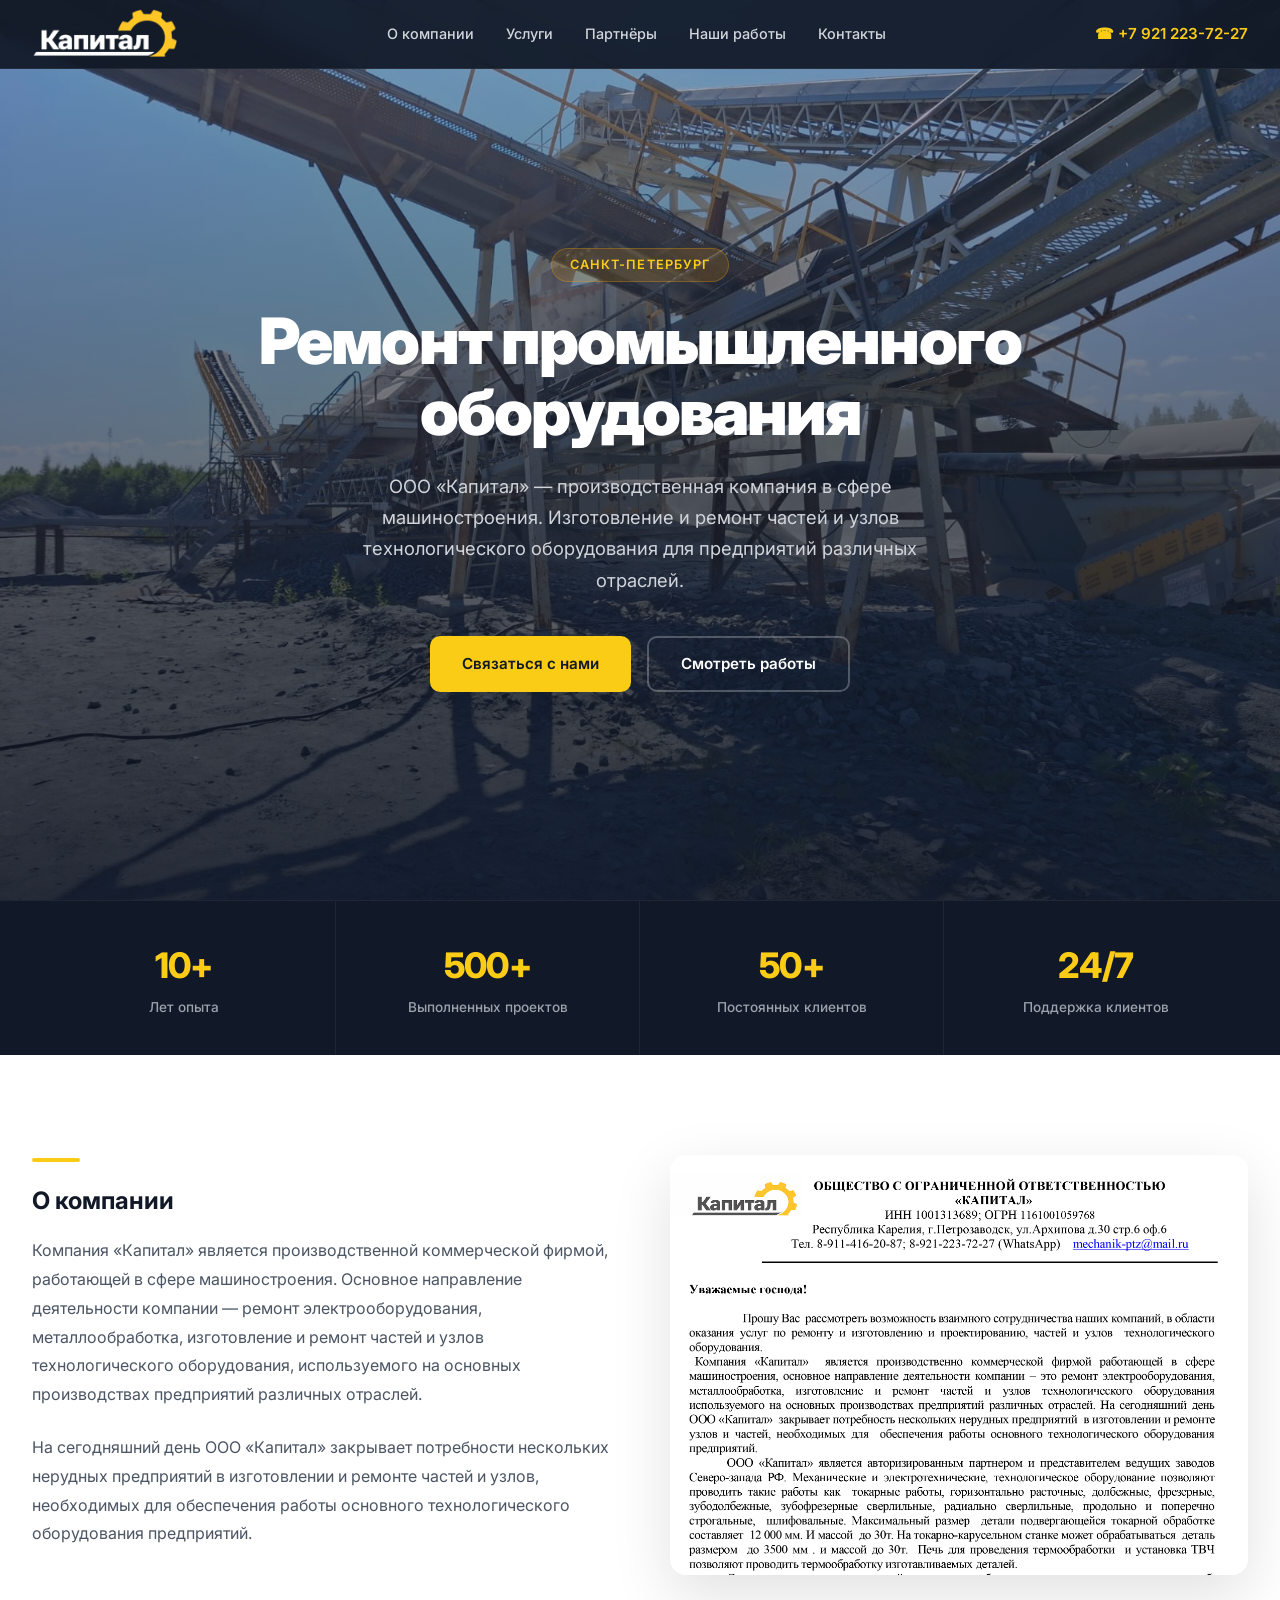
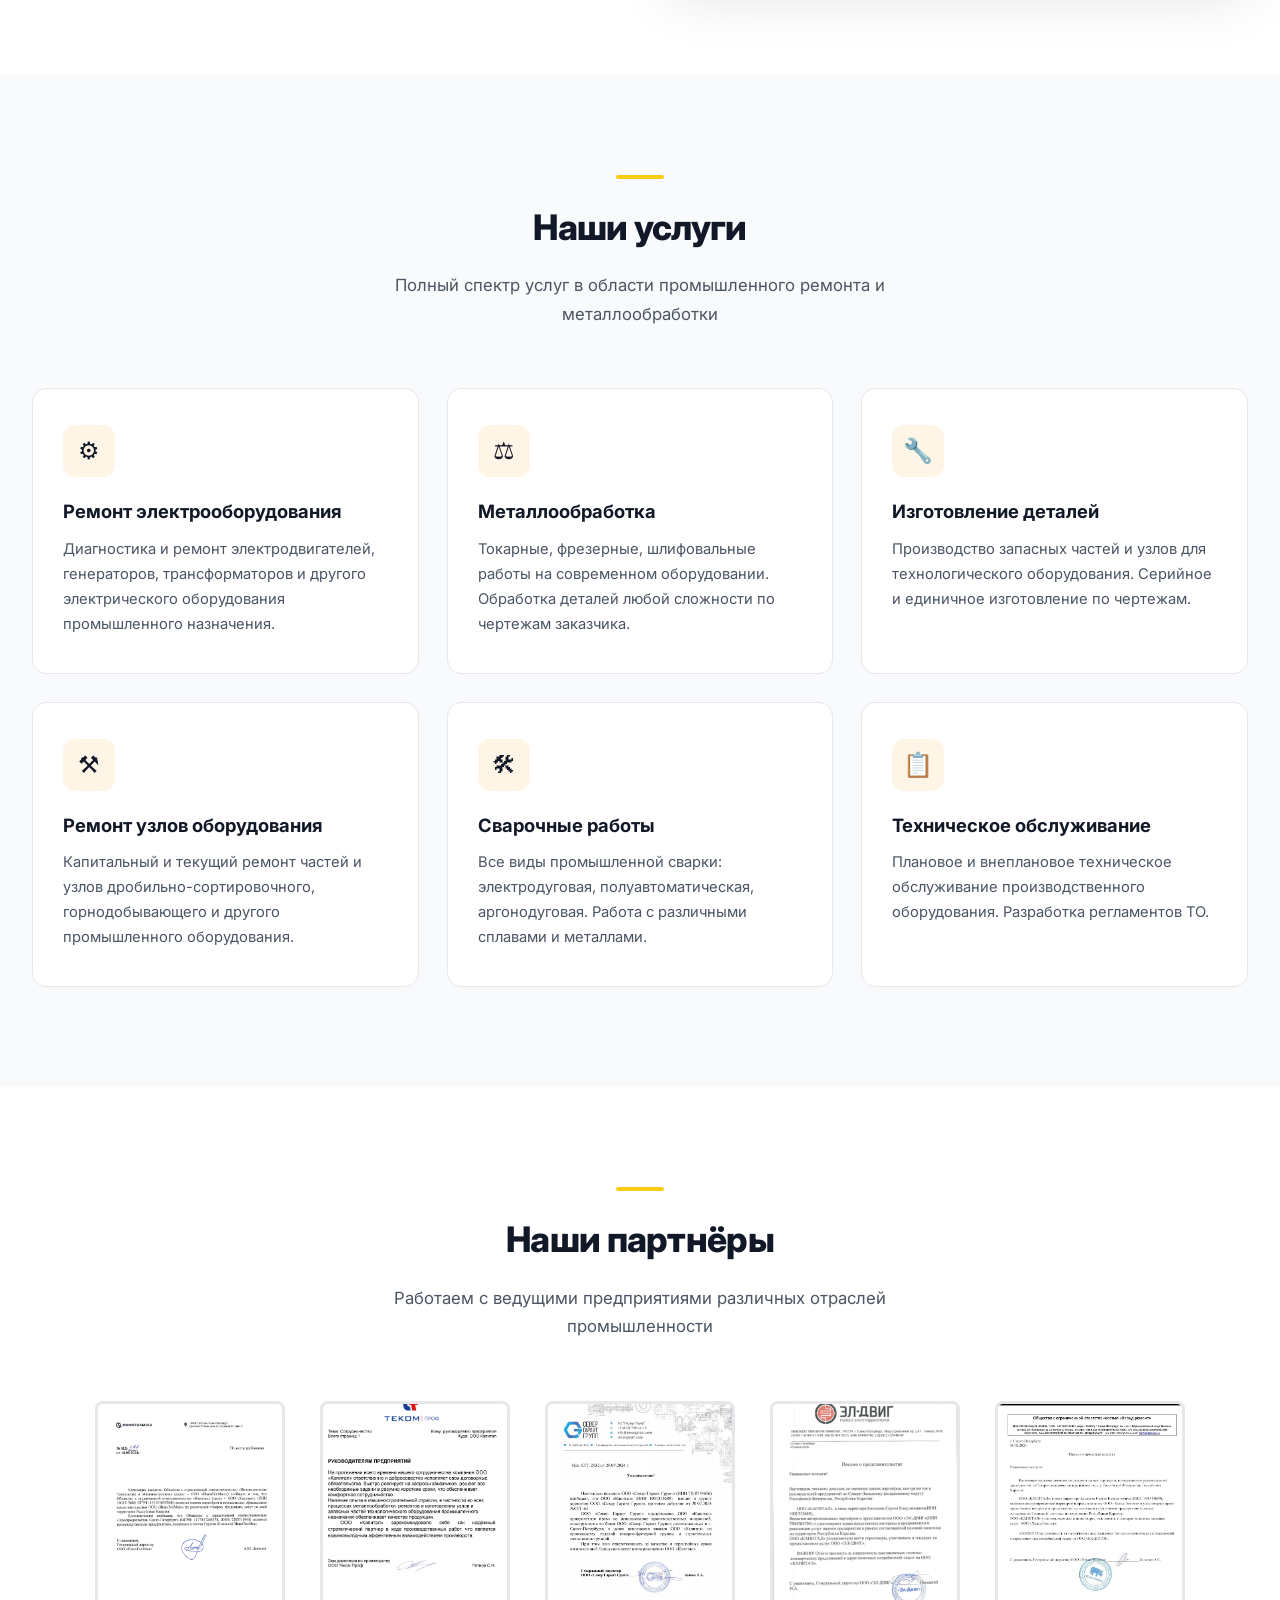
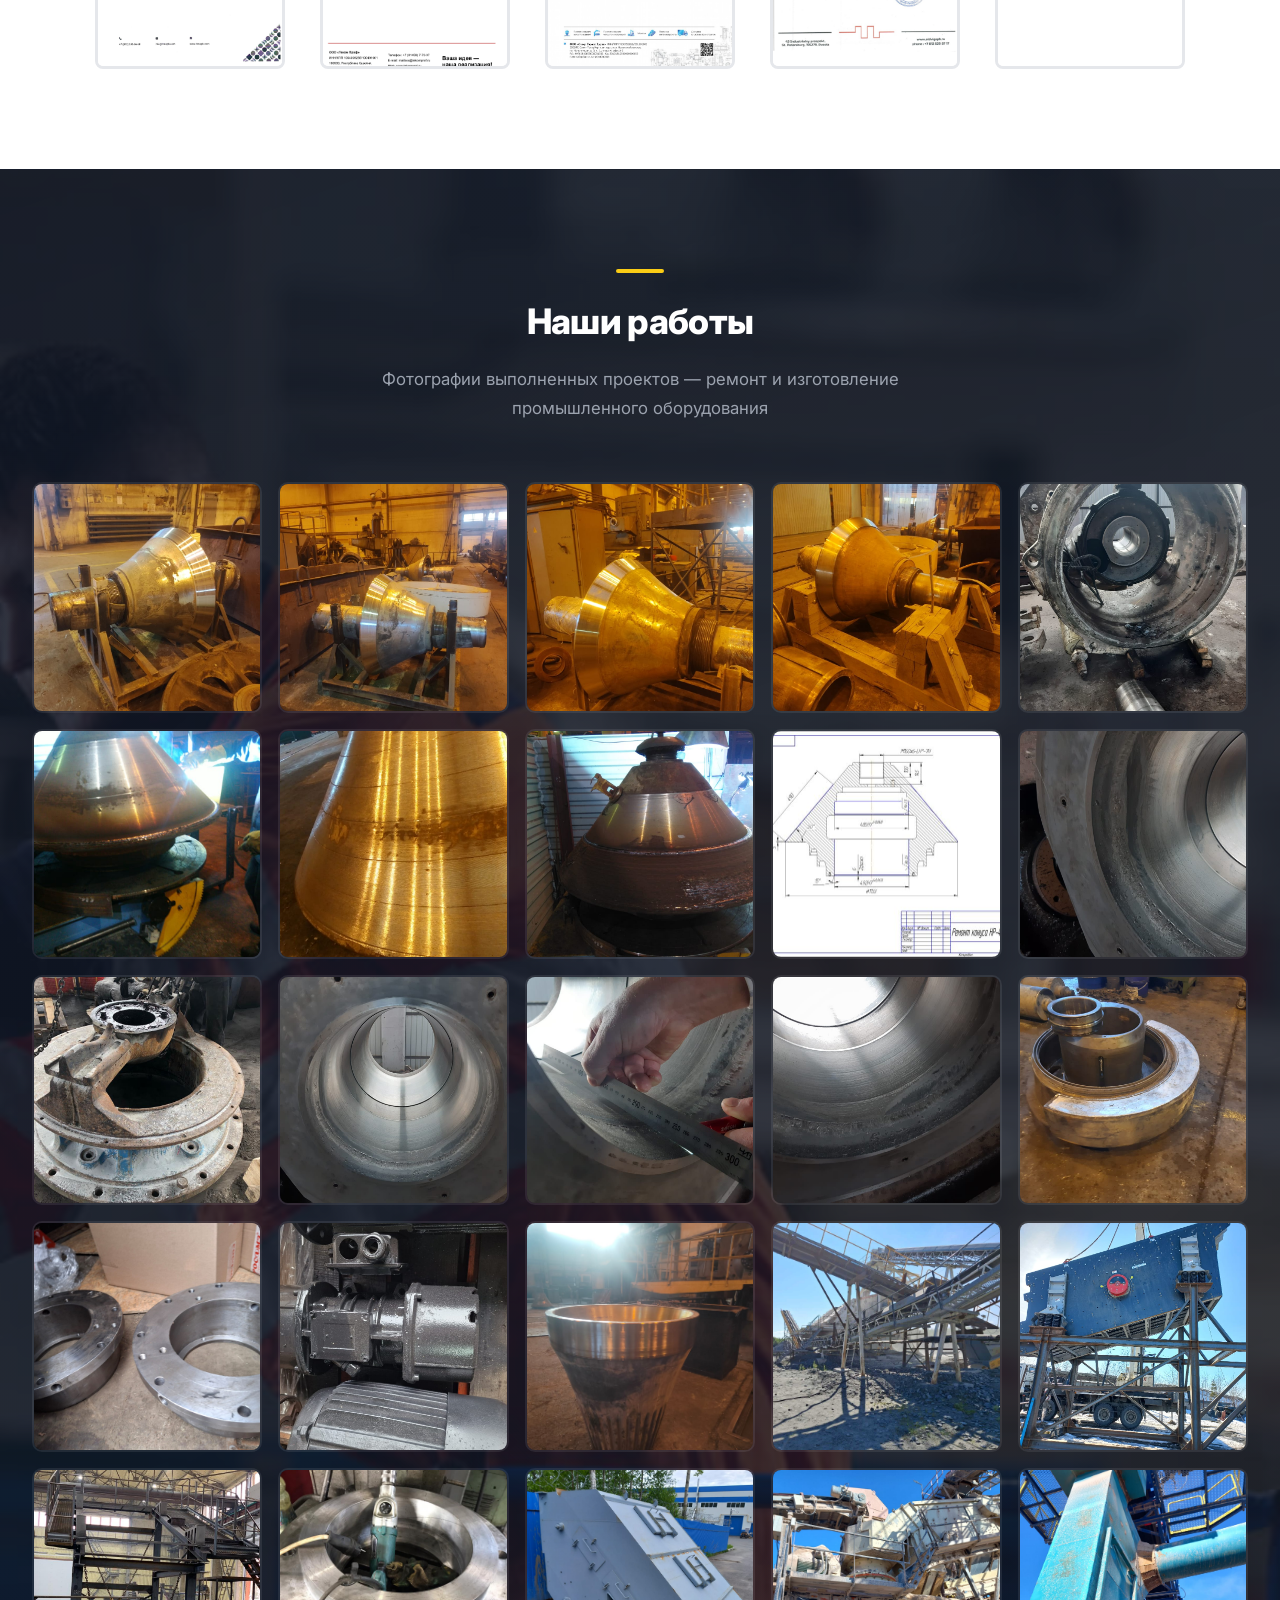
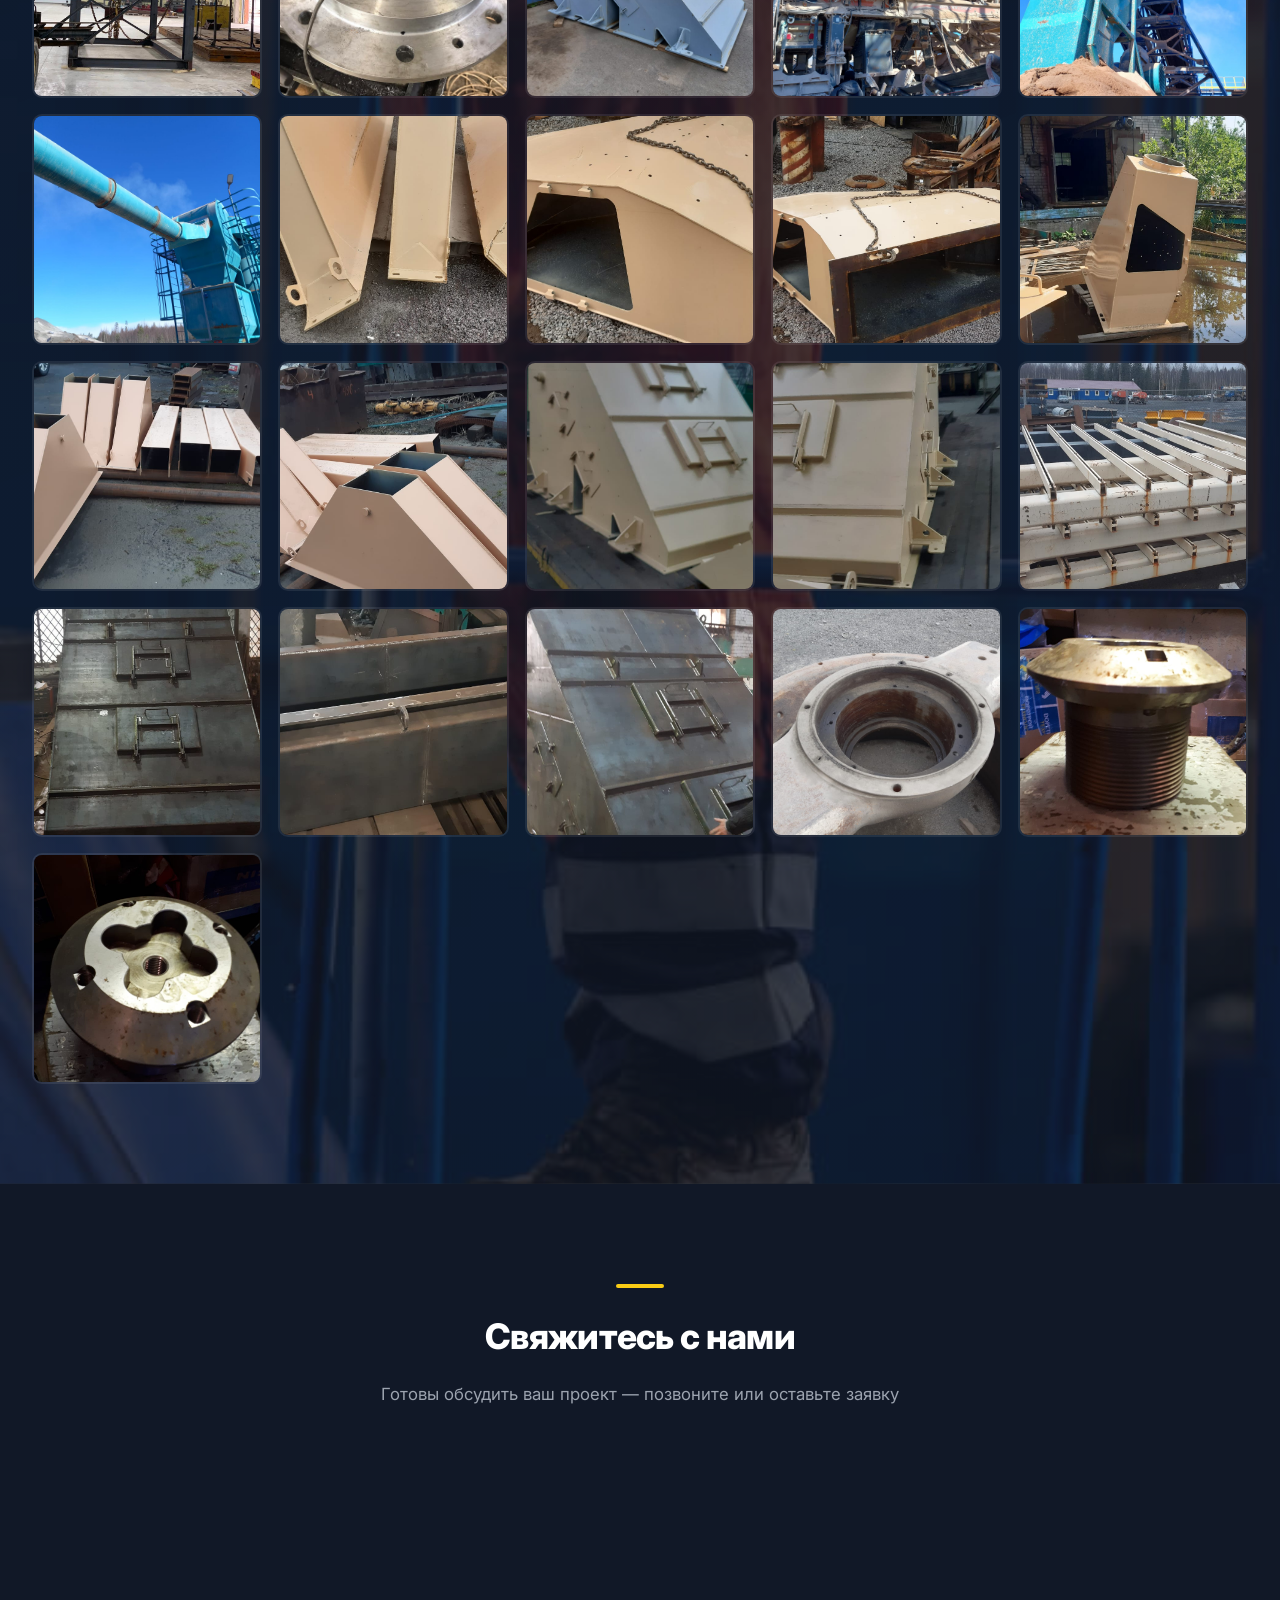
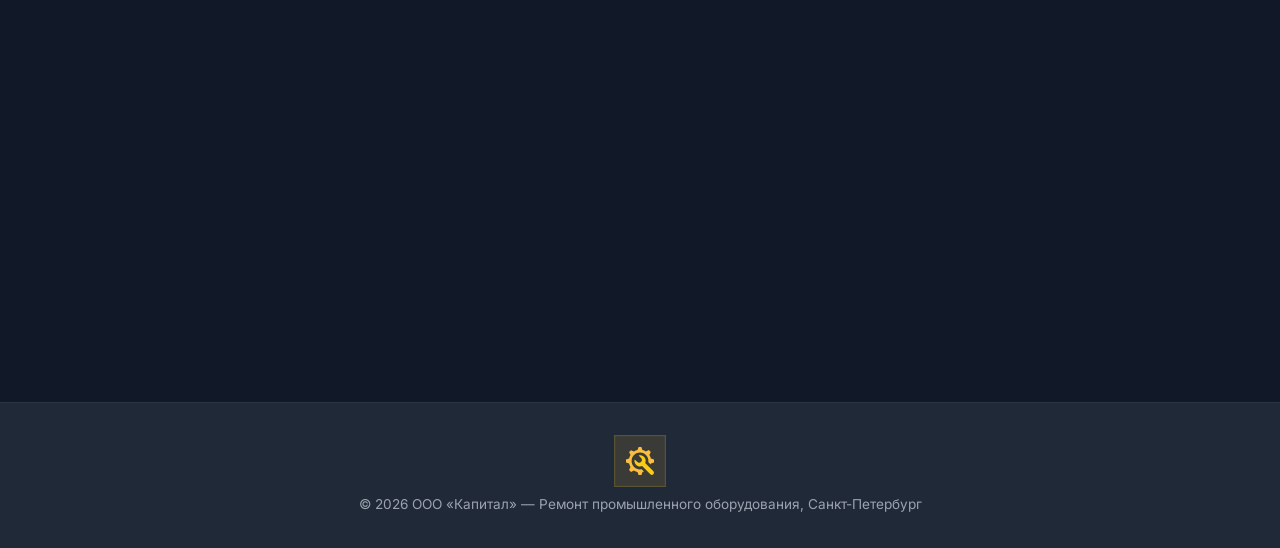
==== commit 2d29e0a8: "Redesign of capital site" ====
--- a/capital.html
+++ b/capital.html
@@ -10,6 +10,72 @@
     <link href="https://fonts.googleapis.com/css2?family=Inter:wght@400;500;600;700;800;900&display=swap" rel="stylesheet">
     <style>
         :root {
+            --primary: #1f2937;
+            --primary-dark: #111827;
+            --accent: #facc15;
+            --dark: #111827;
+            --dark-light: #1f2937;
+            --gray-800: #1f2937;
+            --gray-700: #374151;
+            --gray-600: #4b5563;
+            --gray-400: #9ca3af;
+            --gray-300: #d1d5db;
+            --gray-100: #f9fafb;
+            --white: #ffffff;
+        }
+
+        /* Industrial Tech (Cold Blue + Cyan)
+        :root {
+          --primary: #0f172a;       
+          --primary-dark: #020617;
+          --accent: #06b6d4;        
+          --dark: #020617;
+          --dark-light: #0f172a;
+          --gray-800: #1e293b;
+          --gray-700: #334155;
+          --gray-600: #475569;
+          --gray-400: #94a3b8;
+          --gray-300: #cbd5f5;
+          --gray-100: #f1f5f9;
+          --white: #ffffff;
+      }
+          */
+
+      /* Safety First (Yellow + Charcoal)
+        :root {
+            --primary: #1f2937;
+            --primary-dark: #111827;
+            --accent: #facc15;
+            --dark: #111827;
+            --dark-light: #1f2937;
+            --gray-800: #1f2937;
+            --gray-700: #374151;
+            --gray-600: #4b5563;
+            --gray-400: #9ca3af;
+            --gray-300: #d1d5db;
+            --gray-100: #f9fafb;
+            --white: #ffffff;
+        }
+          */
+
+     /* Eco Industrial (Green + Graphite)
+        :root {
+            --primary: #065f46;
+            --primary-dark: #064e3b;
+            --accent: #10b981;
+            --dark: #022c22;
+            --dark-light: #064e3b;
+            --gray-800: #1f2937;
+            --gray-700: #374151;
+            --gray-600: #4b5563;
+            --gray-400: #9ca3af;
+            --gray-300: #d1d5db;
+            --gray-100: #ecfdf5;
+            --white: #ffffff;
+        }
+     */
+
+     /* Orange classic
             --primary: #1a56db;
             --primary-dark: #1240a8;
             --accent: #f59e0b;
@@ -22,7 +88,7 @@
             --gray-300: #d1d5db;
             --gray-100: #f3f4f6;
             --white: #ffffff;
-        }
+     */
 
         * {
             scrollbar-width: thin;
@@ -149,7 +215,7 @@
             display: flex;
             align-items: center;
             justify-content: center;
-            background: linear-gradient(160deg, rgba(17, 24, 39, 0.88), rgba(17, 24, 39, 0.7)), url(./images/back10.jpg);
+            background: linear-gradient(360deg, rgba(17, 24, 39, 0.88), rgba(17, 24, 39, 0.3)), url(./images/back10.jpg);
             background-size: cover;
             background-position: center 30%;
             padding: 120px 32px 80px;
@@ -334,6 +400,7 @@
         }
 
         .about-image {
+            cursor: pointer;
             width: 100%;
             border-radius: 16px;
             overflow: hidden;
@@ -344,6 +411,7 @@
             width: 100%;
             height: 420px;
             object-fit: cover;
+            object-position: top;
             display: block;
         }
 
@@ -356,6 +424,7 @@
         }
 
         .service-card {
+            cursor: default;
             background: var(--white);
             border-radius: 14px;
             padding: 36px 30px;
@@ -544,6 +613,7 @@
         .contact-icon {
             width: 42px;
             height: 42px;
+            color: var(--white);
             background: rgba(245, 158, 11, 0.1);
             border-radius: 10px;
             display: flex;
@@ -687,6 +757,7 @@
         }
 
         .popup-nav {
+            z-index: 99;
             position: absolute;
             top: 50%;
             transform: translateY(-50%);
@@ -843,8 +914,9 @@
     <nav class="navbar">
         <div class="navbar-inner">
             <a href="#" class="logo">
-                <div class="logo-icon">К</div>
-                Капитал
+                <!-- <div class="logo-icon">К</div>
+                Капитал -->
+                <img src="./images/capital-logos/logo.png" alt="Капитал" title="Капитал" style="width:146px; height:53px;" />
             </a>
             <ul class="nav-links" id="navLinks">
                 <li><a href="#about">О компании</a></li>
@@ -1067,7 +1139,7 @@
 
     <!-- FOOTER -->
     <footer class="footer">
-        <p>&copy; 2026 ООО «Капитал» — Ремонт промышленного оборудования, Санкт-Петербург</p>
+        <svg xmlns="http://www.w3.org/2000/svg" width="52" height="52" viewBox="0 0 52 52" fill="none"><rect width="52" height="52" fill="#FBBE3F" fill-opacity="0.12"></rect><rect x="0.590909" y="0.590909" width="50.8182" height="50.8182" stroke="#facc15" stroke-opacity="0.16" stroke-width="1.18182"></rect><g clip-path="url(#clip0_528_897)"><path d="M36.92 23.62C36.64 22.36 36.08 21.1 35.38 19.98L36.78 17.04L34.82 15.08L31.88 16.48C30.76 15.78 29.64 15.36 28.38 15.08L27.4 12H24.6L23.48 15.08C22.22 15.36 21.1 15.92 19.98 16.62L17.04 15.22L15.08 17.04L16.48 19.98C15.78 21.1 15.36 22.22 15.08 23.48L12 24.6V27.4L15.08 28.52C15.36 29.78 15.92 31.04 16.48 32.02L15.08 34.96L17.04 36.92L19.98 35.52C21.1 36.22 22.22 36.78 23.48 37.06L24.6 40H27.4L28.52 36.92C28.94 36.78 29.5 36.64 29.92 36.5L27.68 34.26C22.36 35.24 17.6 31.32 17.6 26C17.6 21.38 21.38 17.6 26 17.6C31.18 17.6 35.1 22.22 34.26 27.12L36.64 29.5C36.78 29.08 36.92 28.8 36.92 28.38L40 27.4V24.6L36.92 23.62Z" fill="#FBBE3F"></path><path d="M39.4397 36.36L31.1797 28.1C33.1397 23.76 29.0797 19.14 24.5997 20.4L27.1197 22.92C28.2397 24.04 28.2397 25.86 27.1197 26.84C26.1397 27.96 24.1797 27.96 23.1997 26.84L20.6797 24.46C19.4197 28.38 23.4797 32.86 28.0997 31.04L36.3597 39.3C37.1997 40.14 38.4597 40.14 39.2997 39.3C40.1397 38.6 40.1397 37.2 39.4397 36.36Z" fill="#facc15"></path></g><defs><clipPath id="clip0_528_897"><rect width="28" height="28" fill="white" transform="translate(12 12)"></rect></clipPath></defs></svg><p>&copy; 2026 ООО «Капитал» — Ремонт промышленного оборудования, Санкт-Петербург</p>
     </footer>
 
     <!-- POPUP -->
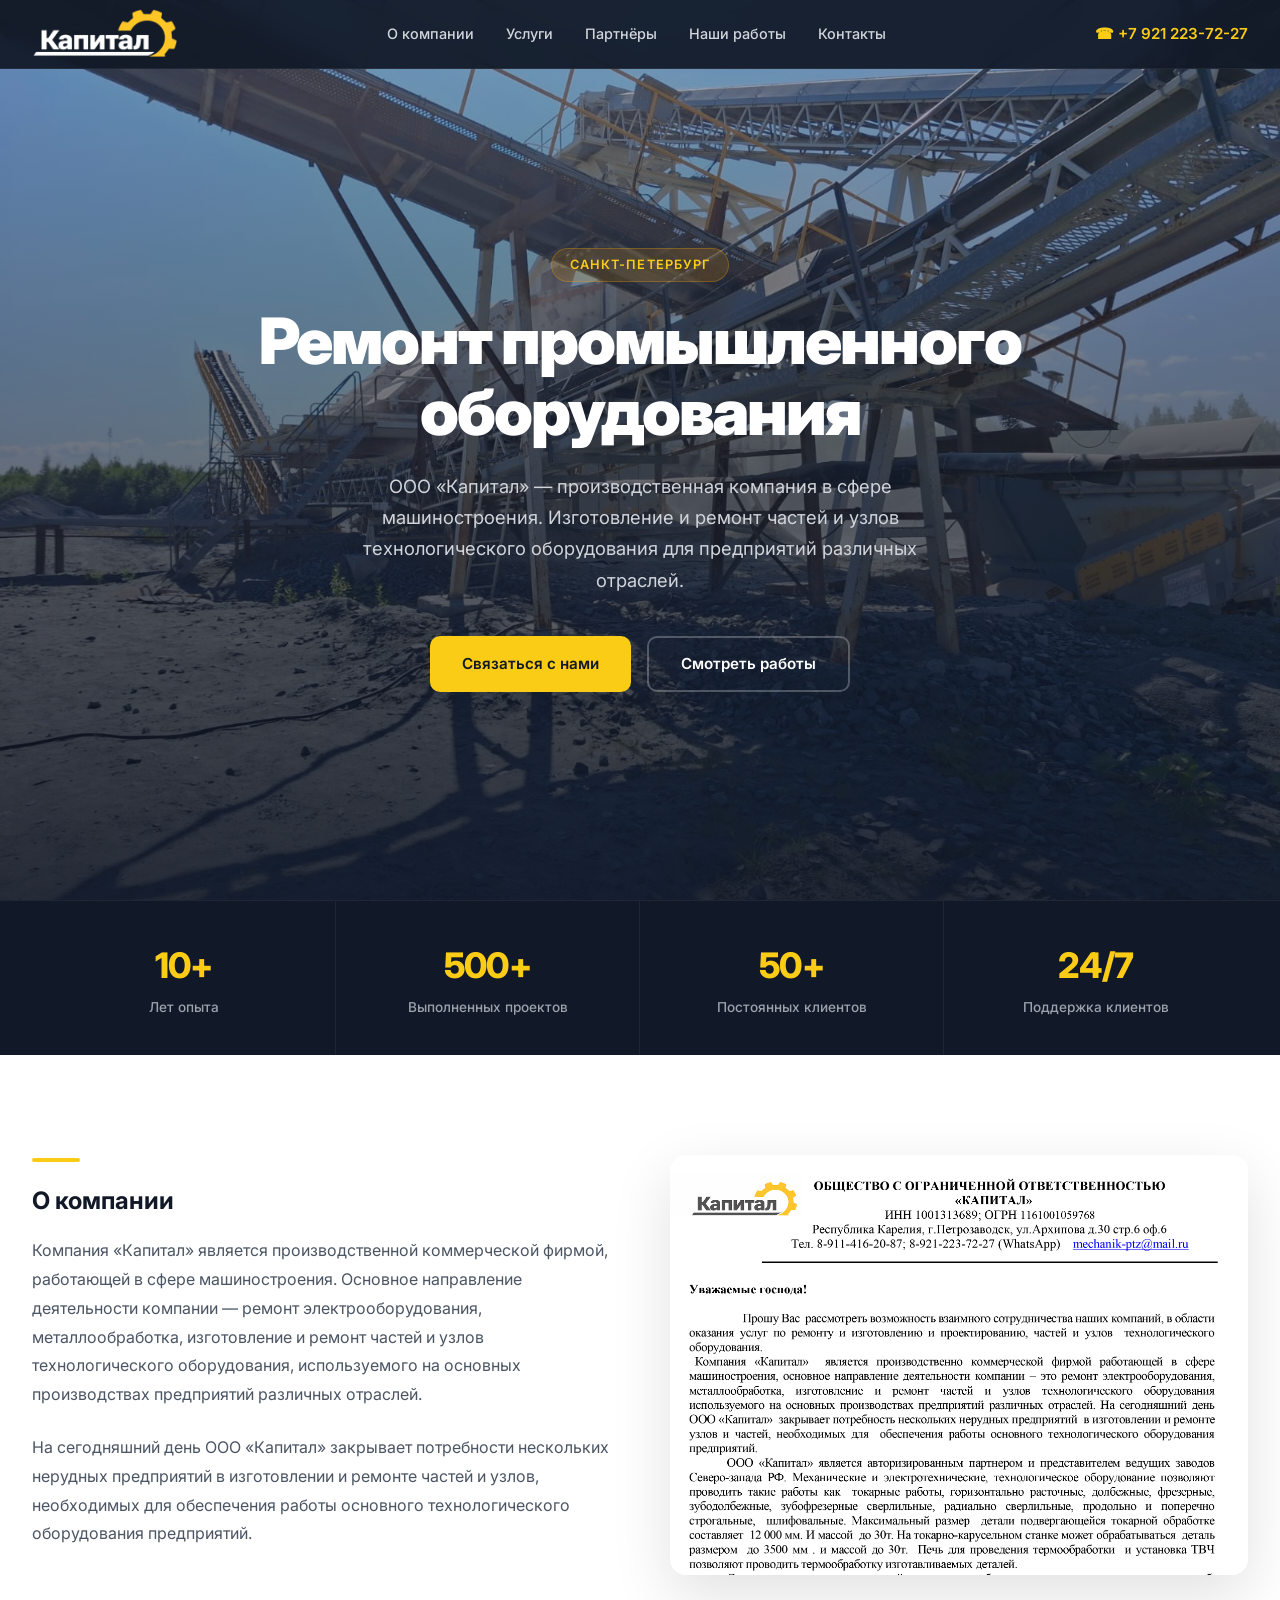
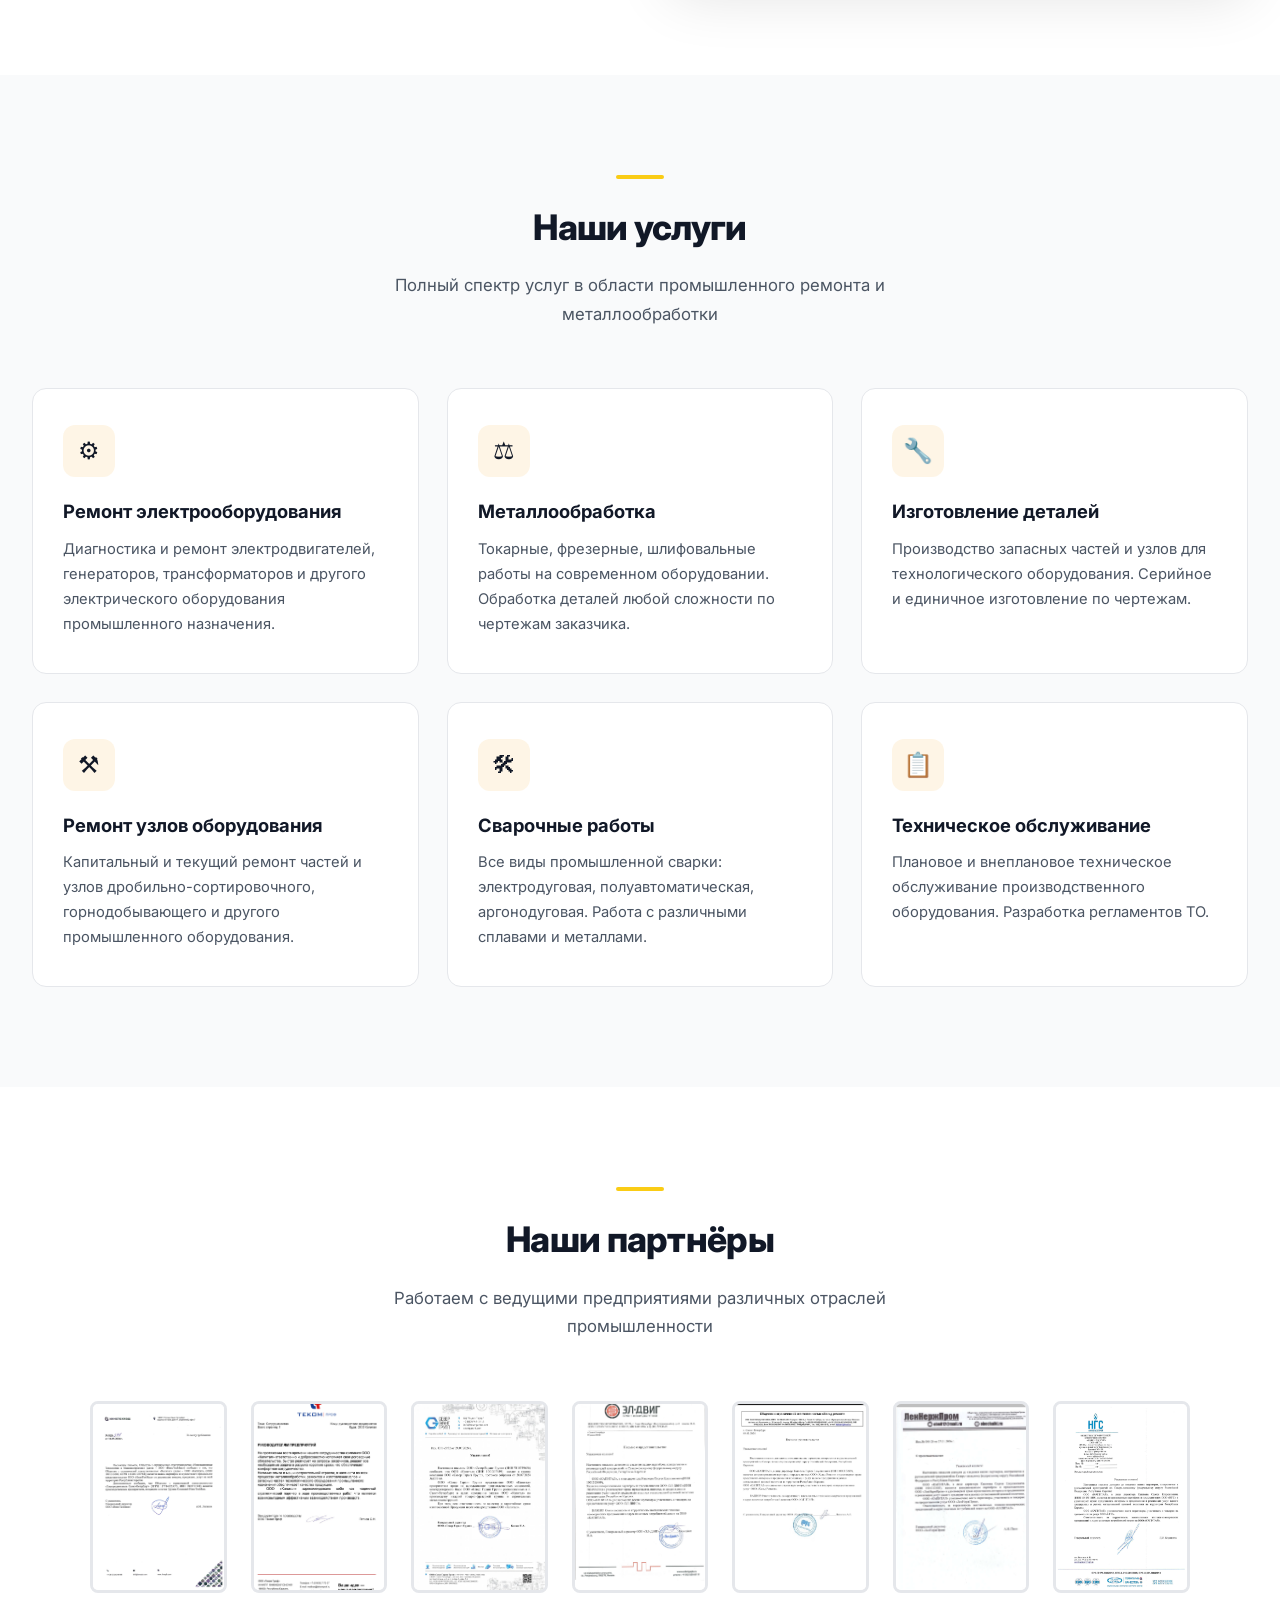
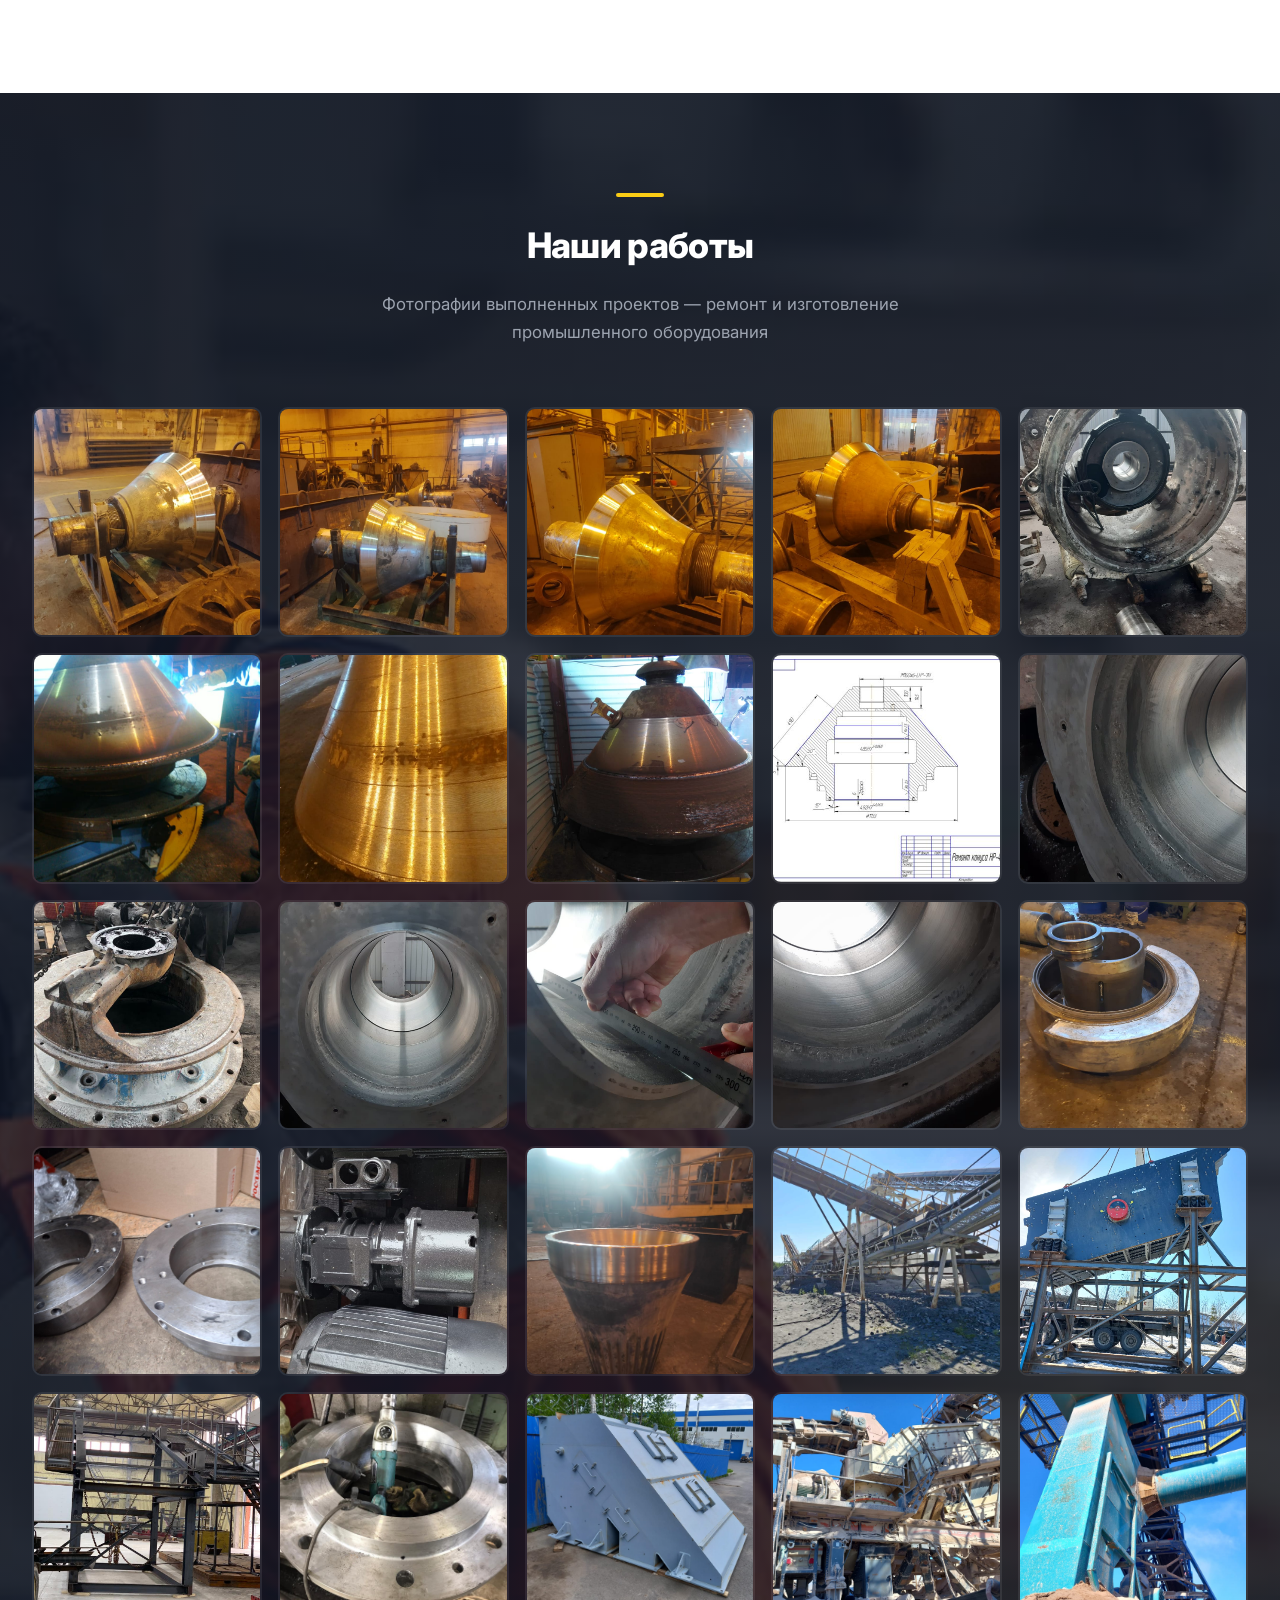
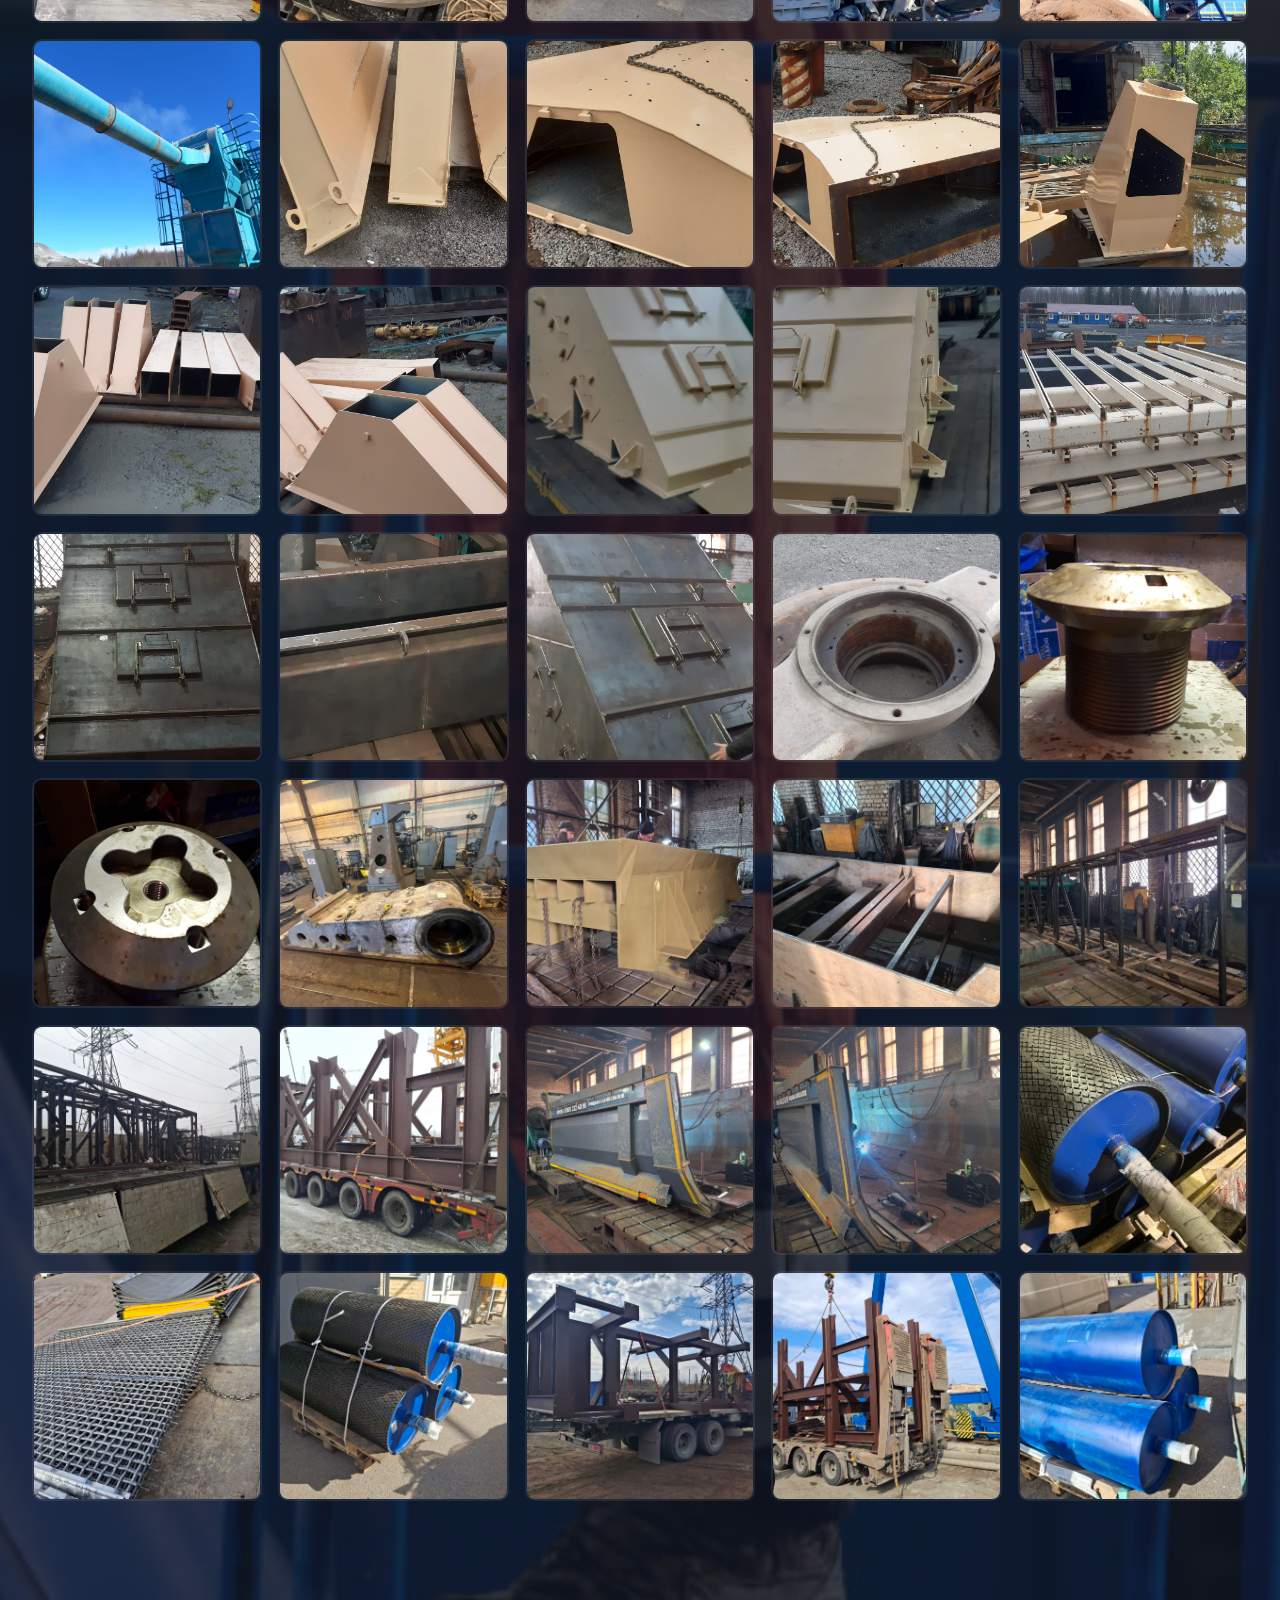
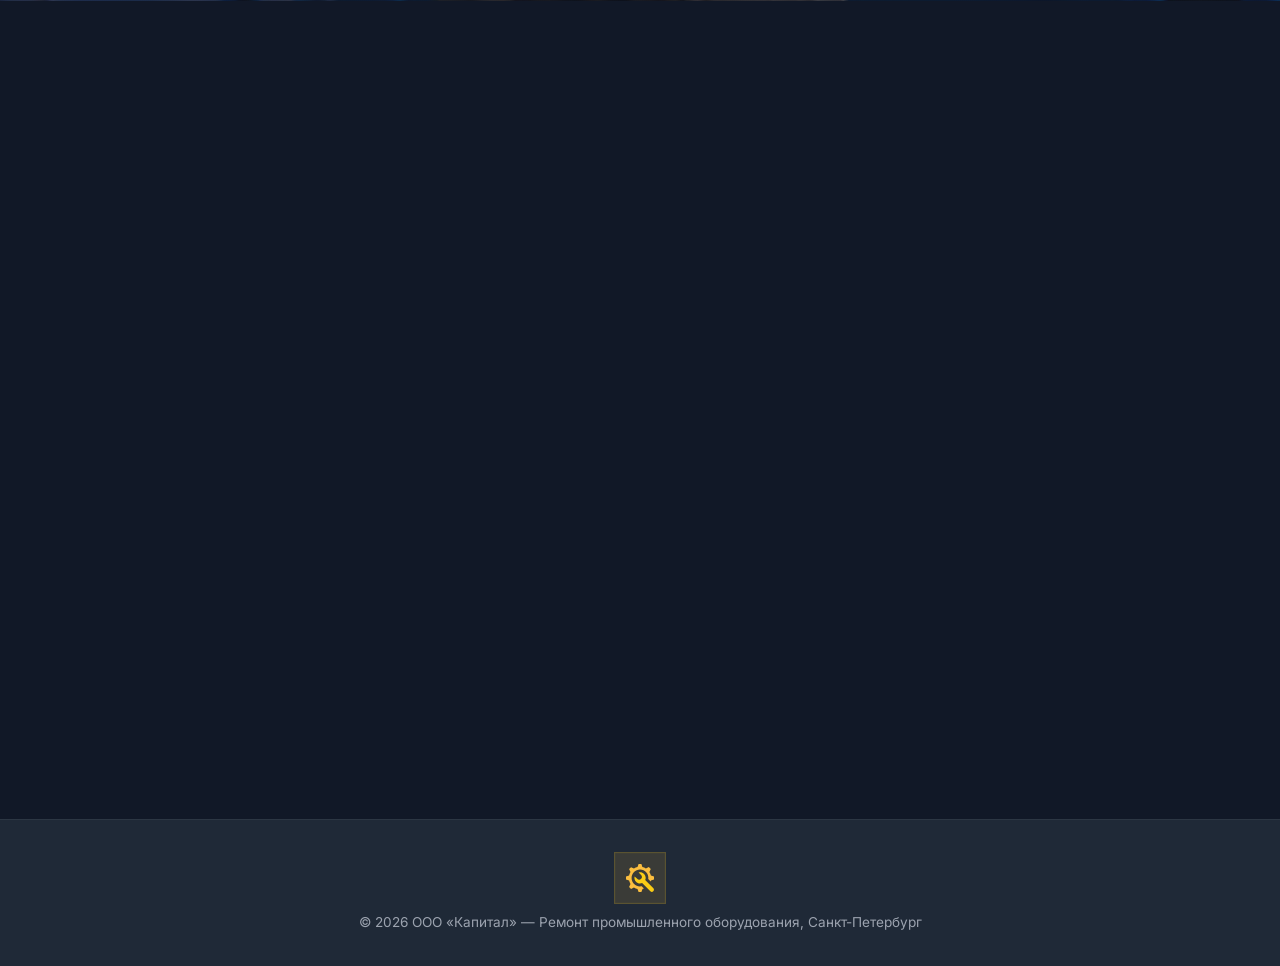
==== commit d3379286: "Add more homeworks" ====
--- a/capital.html
+++ b/capital.html
@@ -501,7 +501,7 @@
             max-width: 1100px;
             margin: 0 auto;
             display: grid;
-            grid-template-columns: repeat(5, 1fr);
+            grid-template-columns: repeat(7, 1fr);
             gap: 24px;
             place-items: center;
         }
@@ -1038,6 +1038,8 @@
             <img src="./images/sever.png" data-index="3" alt="Партнёр" />
             <img src="./images/eldvigo.png" data-index="4" alt="Партнёр" />
             <img src="./images/held.jpg" data-index="5" alt="Партнёр" />
+            <img src="./images/lennerjprom.jpg" data-index="6" alt="Партнёр" />
+            <img src="./images/ngs.png" data-index="7" alt="Партнёр" />
         </div>
     </section>
 
@@ -1090,6 +1092,21 @@
             <img src="./images/39.jpg" data-index="44" alt="Проект" />
             <img src="./images/40.jpg" data-index="45" alt="Проект" />
             <img src="./images/41.jpg" data-index="46" alt="Проект" />
+            <img src="./images/42.jpg" data-index="47" alt="Проект" />
+            <img src="./images/43.jpg" data-index="48" alt="Проект" />
+            <img src="./images/44.jpg" data-index="49" alt="Проект" />
+            <img src="./images/45.jpg" data-index="50" alt="Проект" />
+            <img src="./images/46.jpg" data-index="51" alt="Проект" />
+            <img src="./images/47.jpg" data-index="52" alt="Проект" />
+            <img src="./images/48.jpg" data-index="53" alt="Проект" />
+            <img src="./images/49.jpg" data-index="54" alt="Проект" />
+            <img src="./images/50.jpg" data-index="55" alt="Проект" />
+            <img src="./images/51.jpg" data-index="56" alt="Проект" />
+            <img src="./images/52.jpg" data-index="57" alt="Проект" />
+            <img src="./images/53.jpg" data-index="58" alt="Проект" />
+            <img src="./images/54.jpg" data-index="59" alt="Проект" />
+            <img src="./images/55.jpg" data-index="60" alt="Проект" />
+
         </div>
     </section>
 
